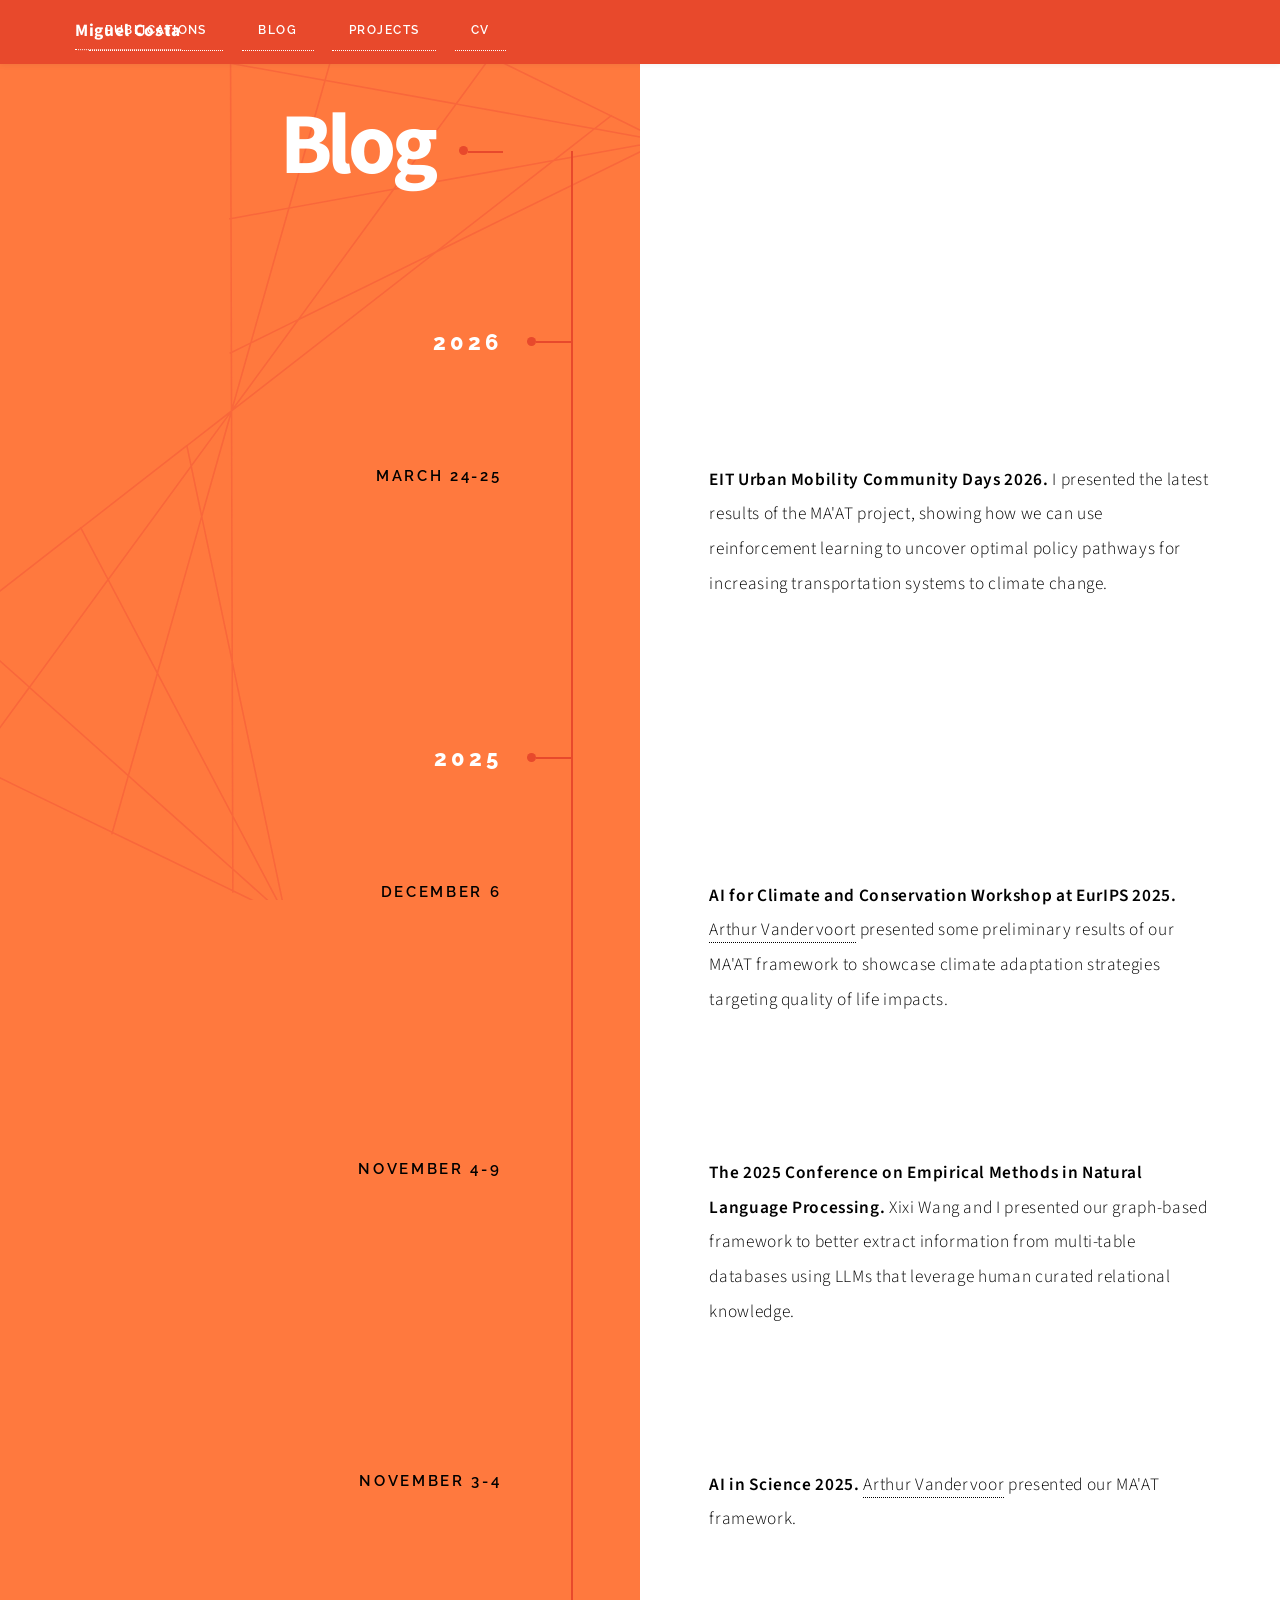
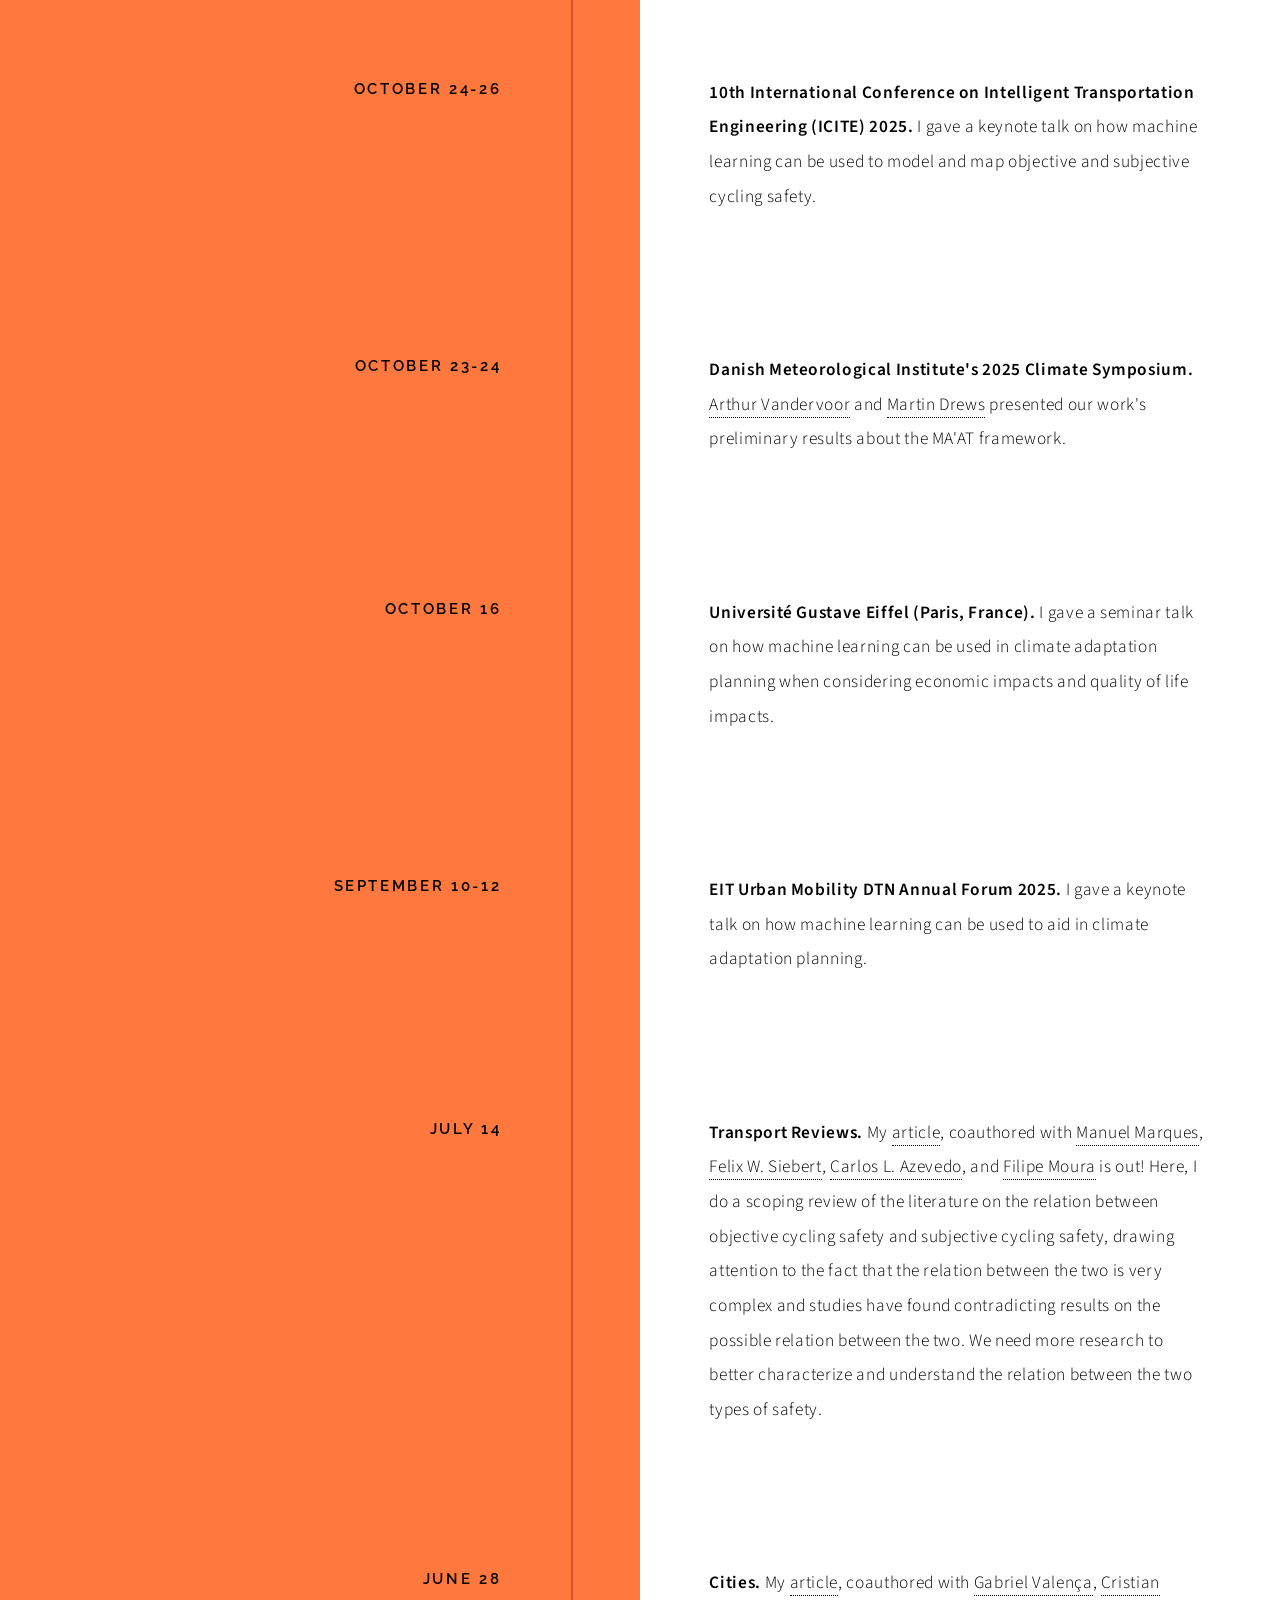
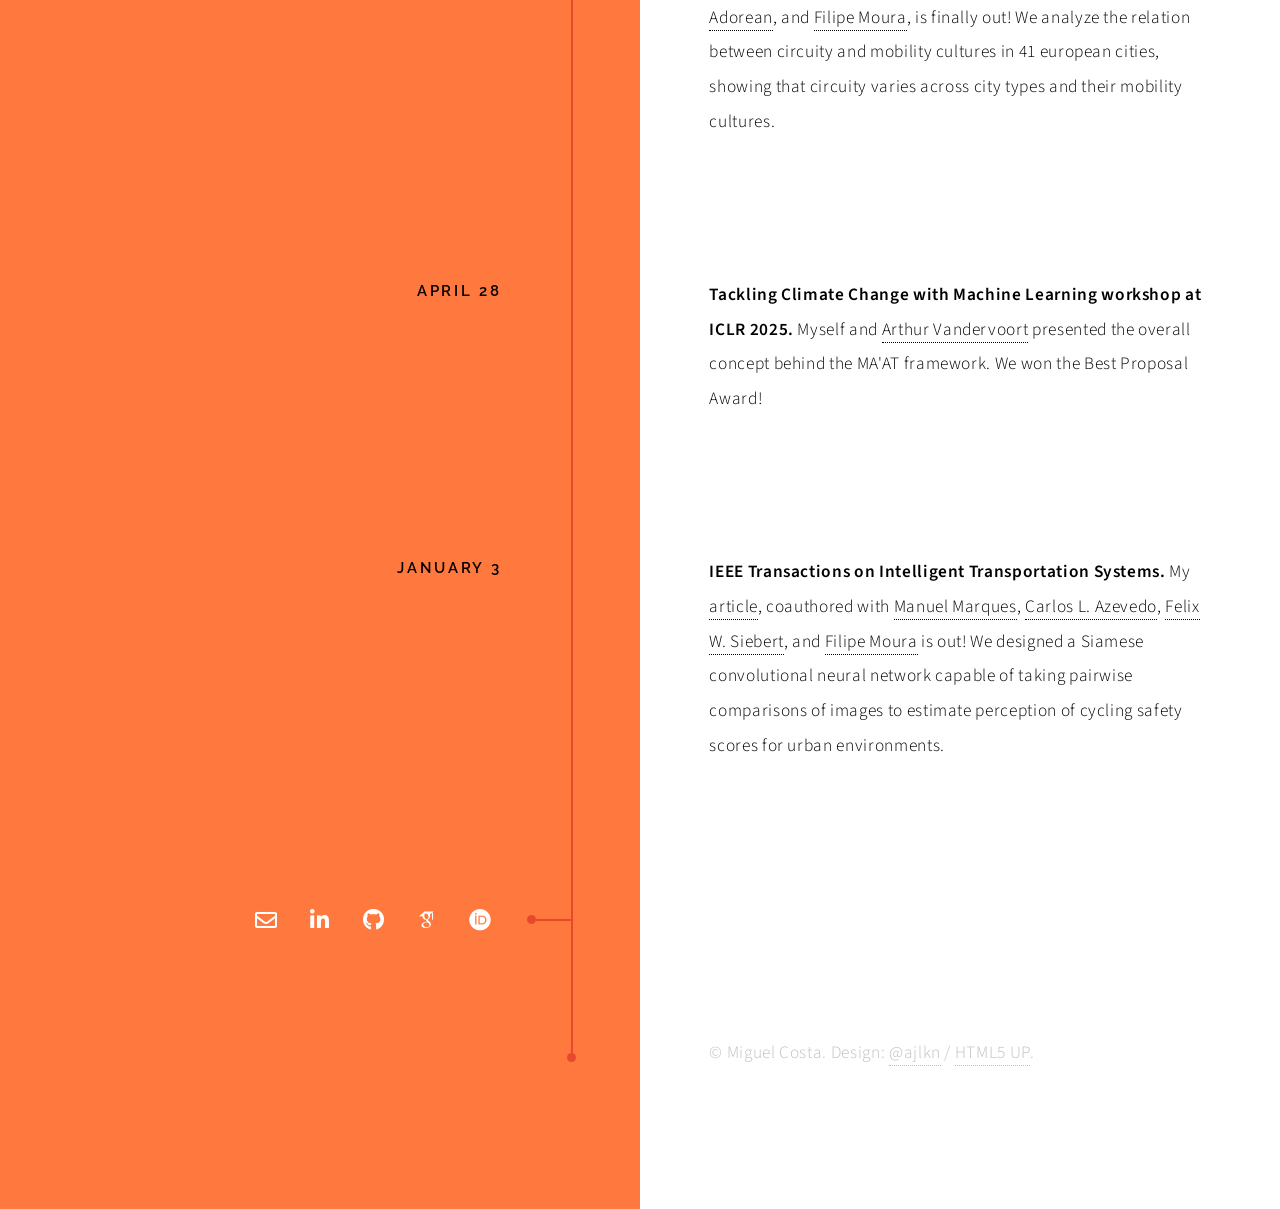
==== blog.html @ c6f27600 "blog update" ====
<html>
<head>
  <title>Miguel Costa</title>
  <link href="favicon.png" rel=icon>
  <meta charset="utf-8" />
  <meta name="viewport" content="width=device-width, initial-scale=1, user-scalable=no" />
  <meta name="description" content="" />
  <meta name="keywords" content="" />
  <link rel="stylesheet" href="assets/css/main.css" />
  <link rel="stylesheet" href="assets/css/academicons.css"/>
  <link rel="stylesheet" href="assets/css/nav.css" />
</head>
<body class="is-preload">

  <!-- Top navigation -->
  <nav id="top-nav" class="top-nav">
    <div class="nav-container">
      <a class="nav-logo" href="index.html">Miguel Costa</a>
      <button id="nav-toggle" class="nav-toggle" aria-label="Toggle menu">☰</button>
      <ul class="nav-links">
        <li><a href="publications.html">Publications</a></li>
        <li><a href="blog.html">Blog</a></li>
        <li><a href="projects.html">Projects</a></li>
        <li><a href="cv.html">CV</a></li>
      </ul>
    </div>
  </nav>

  <!-- Wrapper -->
  <div id="wrapper" class="publications">

    <!-- Intro -->
    <section class="intro">
      <header>
        <h1>Blog</h1>
      </header>
    </section>

    <section>
      <header>
        <h2>2026</h2>
      </header>
      <div class="content">
        <br>
        <section>
          <header>
            <h4>March 24-25</h4>
          </header>
          <div class="content">
            <p><strong>EIT Urban Mobility Community Days 2026.</strong> 
              I presented the latest results of the MA'AT project, showing how we can use reinforcement
              learning to uncover optimal policy pathways for increasing transportation systems to climate change.
              </p> 
          </div>
        </section>
      </div>
    </section>
   <section>
      <header>
        <h2>2025</h2>
      </header>
      <div class="content">
        <br>
        <section>
          <header>
            <h4>December 6</h4>
          </header>
          <div class="content">
            <p><strong>AI for Climate and Conservation Workshop at EurIPS 2025.</strong> 
              <a href="https://scholar.google.com/citations?hl=en&user=GcJsgskAAAAJ">Arthur Vandervoort</a> 
              presented some preliminary results of our MA'AT framework to showcase 
              climate adaptation strategies targeting quality of life impacts.
              </p> 
          </div>
        </section>
        <section>
          <header>
            <h4>November 4-9</h4>
          </header>
          <div class="content">
            <p><strong>The 2025 Conference on Empirical Methods in Natural Language Processing.</strong> 
              Xixi Wang and I presented our graph-based framework to better extract information from 
              multi-table databases using LLMs that leverage human curated relational knowledge. 
              </p> 
          </div>
        </section>
        <section>
          <header>
            <h4>November 3-4</h4>
          </header>
          <div class="content">
            <p><strong>AI in Science 2025.</strong>
              <a href="https://scholar.google.com/citations?hl=en&user=GcJsgskAAAAJ">Arthur Vandervoor</a> 
              presented our MA'AT framework.
              </p> 
          </div>
        </section>
        <section>
          <header>
            <h4>October 24-26</h4>
          </header>
          <div class="content">
            <p><strong>10th International Conference on Intelligent Transportation Engineering (ICITE) 2025.</strong>
              I gave a keynote talk on how machine learning can be used to model and map objective and 
              subjective cycling safety.
              </p> 
          </div>
        </section>
        <section>
          <header>
            <h4>October 23-24</h4>
          </header>
          <div class="content">
            <p><strong>Danish Meteorological Institute's 2025 Climate Symposium.</strong>
              <a href="https://scholar.google.com/citations?hl=en&user=GcJsgskAAAAJ">Arthur Vandervoor</a> 
              and <a href="https://scholar.google.com/citations?hl=en&user=qLkTW1cAAAAJ">Martin Drews</a> 
              presented our work's preliminary results about the MA'AT framework.
              </p> 
          </div>
        </section>
        <section>
          <header>
            <h4>October 16</h4>
          </header>
          <div class="content">
            <p><strong>Université Gustave Eiffel (Paris, France).</strong>
              I gave a seminar talk on how machine learning can be used in climate adaptation planning 
              when considering economic impacts and quality of life impacts. 
              </p> 
          </div>
        </section>
        <section>
          <header>
            <h4>September 10-12</h4>
          </header>
          <div class="content">
            <p><strong>EIT Urban Mobility DTN Annual Forum 2025.</strong>
              I gave a keynote talk on how machine learning can be used to aid in climate adaptation planning.
              </p> 
          </div>
        </section>
        <section>
          <header>
            <h4>July 14</h4>
          </header>
          <div class="content">
            <p><strong>Transport Reviews.</strong> 
              My <a href="https://www.tandfonline.com/doi/full/10.1080/01441647.2025.2537200">article</a>, coauthored with 
              <a href="https://scholar.google.com/citations?user=t8zLOngAAAAJ&hl=en&oi=ao">Manuel Marques</a>, 
              <a href="https://scholar.google.com/citations?user=rZyq0oMAAAAJ&hl=en&oi=ao">Felix W. Siebert</a>, 
              <a href="https://scholar.google.com/citations?user=jQkz9EwAAAAJ&hl=en&oi=ao">Carlos L. Azevedo</a>, and
              <a href="https://scholar.google.com/citations?user=fGMjbJAAAAAJ&hl=en&oi=sra">Filipe Moura</a> is out!
              Here, I do a scoping review of the literature on the relation between objective cycling safety and
              subjective cycling safety, drawing attention to the fact that the relation between the two is very complex 
              and studies have found contradicting results on the possible relation between the two.
              We need more research to better characterize and understand the relation between the two types of safety.
              </p> 
          </div>
        </section>
        <section>
          <header>
            <h4>June 28</h4>
          </header>
          <div class="content">
            <p><strong>Cities.</strong>
              My <a href="https://www.sciencedirect.com/science/article/pii/S0264275125003877">article</a>, coauthored with 
              <a href="https://scholar.google.com/citations?user=C6ZkQvAAAAAJ&hl=en&oi=sra">Gabriel Valença</a>, 
              <a href="https://scholar.google.com/citations?user=tax9NLgAAAAJ&hl=en&oi=ao">Cristian Adorean</a>, and
              <a href="https://scholar.google.com/citations?user=fGMjbJAAAAAJ&hl=en&oi=sra">Filipe Moura</a>, is finally out!
              We analyze the relation between circuity and mobility cultures in 41 european cities, showing that
              circuity varies across city types and their mobility cultures.
              </p> 
          </div>
        </section>
        <section>
          <header>
            <h4>April 28</h4>
          </header>
          <div class="content">
            <p><strong>Tackling Climate Change with Machine Learning workshop at ICLR 2025.</strong> 
              Myself and <a href="https://scholar.google.com/citations?hl=en&user=GcJsgskAAAAJ">Arthur Vandervoort</a>
              presented the overall concept behind the MA'AT framework. We won the Best Proposal Award!
              </p> 
          </div>
        </section>
        <section>
          <header>
            <h4>January 3</h4>
          </header>
          <div class="content">
            <p><strong>IEEE Transactions on Intelligent Transportation Systems.</strong> 
              My <a href="https://ieeexplore.ieee.org/abstract/document/10824692">article</a>, coauthored with 
              <a href="https://scholar.google.com/citations?user=t8zLOngAAAAJ&hl=en&oi=ao">Manuel Marques</a>, 
              <a href="https://scholar.google.com/citations?user=jQkz9EwAAAAJ&hl=en&oi=ao">Carlos L. Azevedo</a>, 
              <a href="https://scholar.google.com/citations?user=rZyq0oMAAAAJ&hl=en&oi=ao">Felix W. Siebert</a>, and
              <a href="https://scholar.google.com/citations?user=fGMjbJAAAAAJ&hl=en&oi=sra">Filipe Moura</a> is out!
              We designed a Siamese convolutional neural network capable of taking pairwise comparisons of images
              to estimate perception of cycling safety scores for urban environments.
              </p> 
          </div>
        </section>
      </div>
    </section>

    <section>
      <header>
        <h2>
          <footer>
            <ul class="items">
              <li>
                <ul class="icons">
                  <li><a href="mailto:migcos@dtu.dk" class="icon fa-envelope"><span class="label">Email</span></a></li>
                  <li><a href="https://www.linkedin.com/in/miguelncosta/" class="icon brands fa-linkedin-in"><span class="label">LinkedIn</span></a></li>
                  <li><a href="https://github.com/mncosta" class="icon brands fa-github"><span class="label">GitHub</span></a></li>
                  <li><a href="https://scholar.google.com/citations?user=kiSlzroAAAAJ&hl=en" class="icon"><i class="ai ai-google-scholar ai-10x"></i><span class="label">Codepen</span></a></li>
                  <li><a href="https://orcid.org/my-orcid?orcid=0000-0003-0860-7002" class="icon"><i class="ai ai-orcid ai-10x"></i><span class="label">Codepen</span></a></li>
                </ul>
              </li>
            </ul>
          </footer>
        </h2>
      </header>
      <div class="content"></div>
    </section>

  <!-- Copyright -->
    <div class="copyright">&copy; Miguel Costa. Design: <a href="https://twitter.com/ajlkn">@ajlkn</a> / <a href="https://html5up.net">HTML5 UP</a>.</div>
  </div>

  <!-- Scripts -->
  <script src="assets/js/jquery.min.js"></script>
  <script src="assets/js/jquery.scrolly.min.js"></script>
  <script src="assets/js/browser.min.js"></script>
  <script src="assets/js/breakpoints.min.js"></script>
  <script src="assets/js/util.js"></script>
  <script src="assets/js/main.js"></script>
</body>
</html>
---- assets/css/main.css ----
@import url(fontawesome-all.min.css);
@import url("https://fonts.googleapis.com/css?family=Source+Sans+Pro:300,600,700,300i,600i,700i|Raleway:600,800");

/*
	Paradigm Shift by HTML5 UP
	html5up.net | @ajlkn
	Free for personal and commercial use under the CCA 3.0 license (html5up.net/license)
*/

html, body, div, span, applet, object,
iframe, h1, h2, h3, h4, h5, h6, p, blockquote,
pre, a, abbr, acronym, address, big, cite,
code, del, dfn, em, img, ins, kbd, q, s, samp,
small, strike, strong, sub, sup, tt, var, b,
u, i, center, dl, dt, dd, ol, ul, li, fieldset,
form, label, legend, table, caption, tbody,
tfoot, thead, tr, th, td, article, aside,
canvas, details, embed, figure, figcaption,
footer, header, hgroup, menu, nav, output, ruby,
section, summary, time, mark, audio, video {
	margin: 0;
	padding: 0;
	border: 0;
	font-size: 100%;
	font: inherit;
	vertical-align: baseline;}

article, aside, details, figcaption, figure,
footer, header, hgroup, menu, nav, section {
	display: block;}

body {
	line-height: 1;
}

ol, ul {
	list-style: none;
}

blockquote, q {
	quotes: none;
}

	blockquote:before, blockquote:after, q:before, q:after {
		content: '';
		content: none;
	}

table {
	border-collapse: collapse;
	border-spacing: 0;
}

body {
	-webkit-text-size-adjust: none;
}

mark {
	background-color: transparent;
	color: inherit;
}

input::-moz-focus-inner {
	border: 0;
	padding: 0;
}

input, select, textarea {
	-moz-appearance: none;
	-webkit-appearance: none;
	-ms-appearance: none;
	appearance: none;
}

/* Basic */

	@-ms-viewport {
		width: device-width;
	}

	body {
		-ms-overflow-style: scrollbar;
	}

	@media screen and (max-width: 480px) {

		html, body {
			min-width: 320px;
		}

	}

	html {
		box-sizing: border-box;
	}

	*, *:before, *:after {
		box-sizing: inherit;
	}

	html {
		overflow-x: hidden;
	}

	body {
		background: #ffffff;
		overflow-x: hidden;
	}

		body.is-preload *, body.is-preload *:before, body.is-preload *:after {
			-moz-animation: none !important;
			-webkit-animation: none !important;
			-ms-animation: none !important;
			animation: none !important;
			-moz-transition: none !important;
			-webkit-transition: none !important;
			-ms-transition: none !important;
			transition: none !important;
		}

/* Typography */

	html {
		font-size: 18pt;
	}

		@media screen and (max-width: 1920px) {

			html {
				font-size: 13pt;
			}

		}

		@media screen and (max-width: 1152px) {

			html {
				font-size: 14pt;
			}

		}

		@media screen and (max-width: 736px) {

			html {
				font-size: 12pt;
			}

		}

		@media screen and (max-width: 480px) {

			html {
				font-size: 11pt;
			}

		}

	body {
		background-color: #ffffff;
		color: #000000;
	}

	body, input, select, textarea {
		color: #000000;
		font-family: "Source Sans Pro", Helvetica, sans-serif;
		font-size: 1rem;
		font-weight: 300;
		letter-spacing: 0.0375em;
		line-height: 2;
	}

	a {
		-moz-transition: border-bottom-color 0.25s ease-in-out;
		-webkit-transition: border-bottom-color 0.25s ease-in-out;
		-ms-transition: border-bottom-color 0.25s ease-in-out;
		transition: border-bottom-color 0.25s ease-in-out;
		text-decoration: none;
		color: #000000;
		border-bottom: dotted 1px;
	}

		a:hover {
			text-decoration: none;
			border-bottom-color: transparent;
		}

	strong, b {
		font-weight: 600;
		color: #000000;
	}

	em, i {
		font-style: italic;
	}

	p {
		margin: 0 0 2rem 0;
	}

	h1, h2, h3, h4, h5, h6 {
		color: #000000;
		font-family: "Raleway", Helvetica, sans-serif;
		font-weight: 600;
		letter-spacing: 0.175em;
		line-height: 1.75;
		margin: 0 0 1.5rem 0;
		text-transform: uppercase;
	}

		h1 a, h2 a, h3 a, h4 a, h5 a, h6 a {
			color: inherit;
			text-decoration: none;
		}

	h1 {
		font-family: "Source Sans Pro", Helvetica, sans-serif;
		font-size: 5rem;
		font-weight: 700;
		letter-spacing: -0.05em;
		line-height: 1.1;
		margin: 0 0 1.5rem 0;
		text-transform: none;
	}

	h2 {
		font-size: 1.25rem;
		font-weight: 800;
		margin: 0 0 2rem 0;
	}

	h3 {
		font-size: 0.875rem;
	}

	h4 {
		font-size: 0.875rem;
	}

	h5 {
		font-size: 0.75rem;
	}

	h6 {
		font-size: 0.625rem;
	}

	@media screen and (max-width: 736px) {

		h1 {
			font-size: 4.5rem;
			line-height: 1.1;
		}

		h2 {
			font-size: 1.25rem;
			line-height: 1.7;
		}

		h3 {
			font-size: 0.9rem;
		}

		h4 {
			font-size: 0.75rem;
		}

		h5 {
			font-size: 0.675rem;
		}

	}

	@media screen and (max-width: 360px) {

		h1 {
			font-size: 3.75rem;
		}

		h2 {
			font-size: 1.125rem;
		}

		h3 {
			font-size: 0.8rem;
		}

		h4 {
			font-size: 0.675rem;
		}

		h5 {
			font-size: 0.675rem;
		}

	}

	sub {
		font-size: 0.8rem;
		position: relative;
		top: 0.5rem;
	}

	sup {
		font-size: 0.8rem;
		position: relative;
		top: -0.5rem;
	}

	blockquote {
		border-left: solid 0.5rem rgba(144, 144, 144, 0.25);
		font-style: italic;
		margin: 0 0 2rem 0;
		padding: 1rem 0 1rem 2rem;
	}

	code {
		background: rgba(144, 144, 144, 0.1);
		border-radius: 0.325rem;
		font-family: "Courier New", monospace;
		font-size: 0.9rem;
		margin: 0 0.25rem;
		padding: 0.25rem 0.65rem;
	}

	pre {
		-webkit-overflow-scrolling: touch;
		font-family: "Courier New", monospace;
		font-size: 0.9rem;
		margin: 0 0 2rem 0;
		width: 100%;
	}

		pre code {
			display: block;
			line-height: 1.75;
			padding: 1rem 1.5rem;
			overflow-x: auto;
		}

	hr {
		border: 0;
		border-bottom: solid 2px rgba(144, 144, 144, 0.25);
		margin: 3rem 0;
	}

		hr.major {
			margin: 5rem 0;
		}

		@media screen and (max-width: 736px) {

			hr.major {
				margin: 3rem 0;
			}

		}

/* Row */

	.row {
		display: flex;
		flex-wrap: wrap;
		box-sizing: border-box;
		align-items: stretch;
	}

		.row > * {
			box-sizing: border-box;
		}

		.row.gtr-uniform > * > :last-child {
			margin-bottom: 0;
		}

		.row.aln-left {
			justify-content: flex-start;
		}

		.row.aln-center {
			justify-content: center;
		}

		.row.aln-right {
			justify-content: flex-end;
		}

		.row.aln-top {
			align-items: flex-start;
		}

		.row.aln-middle {
			align-items: center;
		}

		.row.aln-bottom {
			align-items: flex-end;
		}

		.row > .imp {
			order: -1;
		}

		.row > .col-1 {
			width: 8.33333%;
		}

		.row > .off-1 {
			margin-left: 8.33333%;
		}

		.row > .col-2 {
			width: 16.66667%;
		}

		.row > .off-2 {
			margin-left: 16.66667%;
		}

		.row > .col-3 {
			width: 25%;
		}

		.row > .off-3 {
			margin-left: 25%;
		}

		.row > .col-4 {
			width: 33.33333%;
		}

		.row > .off-4 {
			margin-left: 33.33333%;
		}

		.row > .col-5 {
			width: 41.66667%;
		}

		.row > .off-5 {
			margin-left: 41.66667%;
		}

		.row > .col-6 {
			width: 50%;
		}

		.row > .off-6 {
			margin-left: 50%;
		}

		.row > .col-7 {
			width: 58.33333%;
		}

		.row > .off-7 {
			margin-left: 58.33333%;
		}

		.row > .col-8 {
			width: 66.66667%;
		}

		.row > .off-8 {
			margin-left: 66.66667%;
		}

		.row > .col-9 {
			width: 75%;
		}

		.row > .off-9 {
			margin-left: 75%;
		}

		.row > .col-10 {
			width: 83.33333%;
		}

		.row > .off-10 {
			margin-left: 83.33333%;
		}

		.row > .col-11 {
			width: 91.66667%;
		}

		.row > .off-11 {
			margin-left: 91.66667%;
		}

		.row > .col-12 {
			width: 100%;
		}

		.row > .off-12 {
			margin-left: 100%;
		}

		.row.gtr-0 {
			margin-top: 0;
			margin-left: 0rem;
		}

			.row.gtr-0 > * {
				padding: 0 0 0 0rem;
			}

			.row.gtr-0.gtr-uniform {
				margin-top: 0rem;
			}

				.row.gtr-0.gtr-uniform > * {
					padding-top: 0rem;
				}

		.row.gtr-25 {
			margin-top: 0;
			margin-left: -0.5rem;
		}

			.row.gtr-25 > * {
				padding: 0 0 0 0.5rem;
			}

			.row.gtr-25.gtr-uniform {
				margin-top: -0.5rem;
			}

				.row.gtr-25.gtr-uniform > * {
					padding-top: 0.5rem;
				}

		.row.gtr-50 {
			margin-top: 0;
			margin-left: -1rem;
		}

			.row.gtr-50 > * {
				padding: 0 0 0 1rem;
			}

			.row.gtr-50.gtr-uniform {
				margin-top: -1rem;
			}

				.row.gtr-50.gtr-uniform > * {
					padding-top: 1rem;
				}

		.row {
			margin-top: 0;
			margin-left: -2rem;
		}

			.row > * {
				padding: 0 0 0 2rem;
			}

			.row.gtr-uniform {
				margin-top: -2rem;
			}

				.row.gtr-uniform > * {
					padding-top: 2rem;
				}

		.row.gtr-150 {
			margin-top: 0;
			margin-left: -3rem;
		}

			.row.gtr-150 > * {
				padding: 0 0 0 3rem;
			}

			.row.gtr-150.gtr-uniform {
				margin-top: -3rem;
			}

				.row.gtr-150.gtr-uniform > * {
					padding-top: 3rem;
				}

		.row.gtr-200 {
			margin-top: 0;
			margin-left: -4rem;
		}

			.row.gtr-200 > * {
				padding: 0 0 0 4rem;
			}

			.row.gtr-200.gtr-uniform {
				margin-top: -4rem;
			}

				.row.gtr-200.gtr-uniform > * {
					padding-top: 4rem;
				}

		@media screen and (max-width: 1920px) {

			.row {
				display: flex;
				flex-wrap: wrap;
				box-sizing: border-box;
				align-items: stretch;
			}

				.row > * {
					box-sizing: border-box;
				}

				.row.gtr-uniform > * > :last-child {
					margin-bottom: 0;
				}

				.row.aln-left {
					justify-content: flex-start;
				}

				.row.aln-center {
					justify-content: center;
				}

				.row.aln-right {
					justify-content: flex-end;
				}

				.row.aln-top {
					align-items: flex-start;
				}

				.row.aln-middle {
					align-items: center;
				}

				.row.aln-bottom {
					align-items: flex-end;
				}

				.row > .imp-xlarge {
					order: -1;
				}

				.row > .col-1-xlarge {
					width: 8.33333%;
				}

				.row > .off-1-xlarge {
					margin-left: 8.33333%;
				}

				.row > .col-2-xlarge {
					width: 16.66667%;
				}

				.row > .off-2-xlarge {
					margin-left: 16.66667%;
				}

				.row > .col-3-xlarge {
					width: 25%;
				}

				.row > .off-3-xlarge {
					margin-left: 25%;
				}

				.row > .col-4-xlarge {
					width: 33.33333%;
				}

				.row > .off-4-xlarge {
					margin-left: 33.33333%;
				}

				.row > .col-5-xlarge {
					width: 41.66667%;
				}

				.row > .off-5-xlarge {
					margin-left: 41.66667%;
				}

				.row > .col-6-xlarge {
					width: 50%;
				}

				.row > .off-6-xlarge {
					margin-left: 50%;
				}

				.row > .col-7-xlarge {
					width: 58.33333%;
				}

				.row > .off-7-xlarge {
					margin-left: 58.33333%;
				}

				.row > .col-8-xlarge {
					width: 66.66667%;
				}

				.row > .off-8-xlarge {
					margin-left: 66.66667%;
				}

				.row > .col-9-xlarge {
					width: 75%;
				}

				.row > .off-9-xlarge {
					margin-left: 75%;
				}

				.row > .col-10-xlarge {
					width: 83.33333%;
				}

				.row > .off-10-xlarge {
					margin-left: 83.33333%;
				}

				.row > .col-11-xlarge {
					width: 91.66667%;
				}

				.row > .off-11-xlarge {
					margin-left: 91.66667%;
				}

				.row > .col-12-xlarge {
					width: 100%;
				}

				.row > .off-12-xlarge {
					margin-left: 100%;
				}

				.row.gtr-0 {
					margin-top: 0;
					margin-left: 0rem;
				}

					.row.gtr-0 > * {
						padding: 0 0 0 0rem;
					}

					.row.gtr-0.gtr-uniform {
						margin-top: 0rem;
					}

						.row.gtr-0.gtr-uniform > * {
							padding-top: 0rem;
						}

				.row.gtr-25 {
					margin-top: 0;
					margin-left: -0.5rem;
				}

					.row.gtr-25 > * {
						padding: 0 0 0 0.5rem;
					}

					.row.gtr-25.gtr-uniform {
						margin-top: -0.5rem;
					}

						.row.gtr-25.gtr-uniform > * {
							padding-top: 0.5rem;
						}

				.row.gtr-50 {
					margin-top: 0;
					margin-left: -1rem;
				}

					.row.gtr-50 > * {
						padding: 0 0 0 1rem;
					}

					.row.gtr-50.gtr-uniform {
						margin-top: -1rem;
					}

						.row.gtr-50.gtr-uniform > * {
							padding-top: 1rem;
						}

				.row {
					margin-top: 0;
					margin-left: -2rem;
				}

					.row > * {
						padding: 0 0 0 2rem;
					}

					.row.gtr-uniform {
						margin-top: -2rem;
					}

						.row.gtr-uniform > * {
							padding-top: 2rem;
						}

				.row.gtr-150 {
					margin-top: 0;
					margin-left: -3rem;
				}

					.row.gtr-150 > * {
						padding: 0 0 0 3rem;
					}

					.row.gtr-150.gtr-uniform {
						margin-top: -3rem;
					}

						.row.gtr-150.gtr-uniform > * {
							padding-top: 3rem;
						}

				.row.gtr-200 {
					margin-top: 0;
					margin-left: -4rem;
				}

					.row.gtr-200 > * {
						padding: 0 0 0 4rem;
					}

					.row.gtr-200.gtr-uniform {
						margin-top: -4rem;
					}

						.row.gtr-200.gtr-uniform > * {
							padding-top: 4rem;
						}

		}

		@media screen and (max-width: 1280px) {

			.row {
				display: flex;
				flex-wrap: wrap;
				box-sizing: border-box;
				align-items: stretch;
			}

				.row > * {
					box-sizing: border-box;
				}

				.row.gtr-uniform > * > :last-child {
					margin-bottom: 0;
				}

				.row.aln-left {
					justify-content: flex-start;
				}

				.row.aln-center {
					justify-content: center;
				}

				.row.aln-right {
					justify-content: flex-end;
				}

				.row.aln-top {
					align-items: flex-start;
				}

				.row.aln-middle {
					align-items: center;
				}

				.row.aln-bottom {
					align-items: flex-end;
				}

				.row > .imp-large {
					order: -1;
				}

				.row > .col-1-large {
					width: 8.33333%;
				}

				.row > .off-1-large {
					margin-left: 8.33333%;
				}

				.row > .col-2-large {
					width: 16.66667%;
				}

				.row > .off-2-large {
					margin-left: 16.66667%;
				}

				.row > .col-3-large {
					width: 25%;
				}

				.row > .off-3-large {
					margin-left: 25%;
				}

				.row > .col-4-large {
					width: 33.33333%;
				}

				.row > .off-4-large {
					margin-left: 33.33333%;
				}

				.row > .col-5-large {
					width: 41.66667%;
				}

				.row > .off-5-large {
					margin-left: 41.66667%;
				}

				.row > .col-6-large {
					width: 50%;
				}

				.row > .off-6-large {
					margin-left: 50%;
				}

				.row > .col-7-large {
					width: 58.33333%;
				}

				.row > .off-7-large {
					margin-left: 58.33333%;
				}

				.row > .col-8-large {
					width: 66.66667%;
				}

				.row > .off-8-large {
					margin-left: 66.66667%;
				}

				.row > .col-9-large {
					width: 75%;
				}

				.row > .off-9-large {
					margin-left: 75%;
				}

				.row > .col-10-large {
					width: 83.33333%;
				}

				.row > .off-10-large {
					margin-left: 83.33333%;
				}

				.row > .col-11-large {
					width: 91.66667%;
				}

				.row > .off-11-large {
					margin-left: 91.66667%;
				}

				.row > .col-12-large {
					width: 100%;
				}

				.row > .off-12-large {
					margin-left: 100%;
				}

				.row.gtr-0 {
					margin-top: 0;
					margin-left: 0rem;
				}

					.row.gtr-0 > * {
						padding: 0 0 0 0rem;
					}

					.row.gtr-0.gtr-uniform {
						margin-top: 0rem;
					}

						.row.gtr-0.gtr-uniform > * {
							padding-top: 0rem;
						}

				.row.gtr-25 {
					margin-top: 0;
					margin-left: -0.375rem;
				}

					.row.gtr-25 > * {
						padding: 0 0 0 0.375rem;
					}

					.row.gtr-25.gtr-uniform {
						margin-top: -0.375rem;
					}

						.row.gtr-25.gtr-uniform > * {
							padding-top: 0.375rem;
						}

				.row.gtr-50 {
					margin-top: 0;
					margin-left: -0.75rem;
				}

					.row.gtr-50 > * {
						padding: 0 0 0 0.75rem;
					}

					.row.gtr-50.gtr-uniform {
						margin-top: -0.75rem;
					}

						.row.gtr-50.gtr-uniform > * {
							padding-top: 0.75rem;
						}

				.row {
					margin-top: 0;
					margin-left: -1.5rem;
				}

					.row > * {
						padding: 0 0 0 1.5rem;
					}

					.row.gtr-uniform {
						margin-top: -1.5rem;
					}

						.row.gtr-uniform > * {
							padding-top: 1.5rem;
						}

				.row.gtr-150 {
					margin-top: 0;
					margin-left: -2.25rem;
				}

					.row.gtr-150 > * {
						padding: 0 0 0 2.25rem;
					}

					.row.gtr-150.gtr-uniform {
						margin-top: -2.25rem;
					}

						.row.gtr-150.gtr-uniform > * {
							padding-top: 2.25rem;
						}

				.row.gtr-200 {
					margin-top: 0;
					margin-left: -3rem;
				}

					.row.gtr-200 > * {
						padding: 0 0 0 3rem;
					}

					.row.gtr-200.gtr-uniform {
						margin-top: -3rem;
					}

						.row.gtr-200.gtr-uniform > * {
							padding-top: 3rem;
						}

		}

		@media screen and (max-width: 1152px) {

			.row {
				display: flex;
				flex-wrap: wrap;
				box-sizing: border-box;
				align-items: stretch;
			}

				.row > * {
					box-sizing: border-box;
				}

				.row.gtr-uniform > * > :last-child {
					margin-bottom: 0;
				}

				.row.aln-left {
					justify-content: flex-start;
				}

				.row.aln-center {
					justify-content: center;
				}

				.row.aln-right {
					justify-content: flex-end;
				}

				.row.aln-top {
					align-items: flex-start;
				}

				.row.aln-middle {
					align-items: center;
				}

				.row.aln-bottom {
					align-items: flex-end;
				}

				.row > .imp-medium {
					order: -1;
				}

				.row > .col-1-medium {
					width: 8.33333%;
				}

				.row > .off-1-medium {
					margin-left: 8.33333%;
				}

				.row > .col-2-medium {
					width: 16.66667%;
				}

				.row > .off-2-medium {
					margin-left: 16.66667%;
				}

				.row > .col-3-medium {
					width: 25%;
				}

				.row > .off-3-medium {
					margin-left: 25%;
				}

				.row > .col-4-medium {
					width: 33.33333%;
				}

				.row > .off-4-medium {
					margin-left: 33.33333%;
				}

				.row > .col-5-medium {
					width: 41.66667%;
				}

				.row > .off-5-medium {
					margin-left: 41.66667%;
				}

				.row > .col-6-medium {
					width: 50%;
				}

				.row > .off-6-medium {
					margin-left: 50%;
				}

				.row > .col-7-medium {
					width: 58.33333%;
				}

				.row > .off-7-medium {
					margin-left: 58.33333%;
				}

				.row > .col-8-medium {
					width: 66.66667%;
				}

				.row > .off-8-medium {
					margin-left: 66.66667%;
				}

				.row > .col-9-medium {
					width: 75%;
				}

				.row > .off-9-medium {
					margin-left: 75%;
				}

				.row > .col-10-medium {
					width: 83.33333%;
				}

				.row > .off-10-medium {
					margin-left: 83.33333%;
				}

				.row > .col-11-medium {
					width: 91.66667%;
				}

				.row > .off-11-medium {
					margin-left: 91.66667%;
				}

				.row > .col-12-medium {
					width: 100%;
				}

				.row > .off-12-medium {
					margin-left: 100%;
				}

				.row.gtr-0 {
					margin-top: 0;
					margin-left: 0rem;
				}

					.row.gtr-0 > * {
						padding: 0 0 0 0rem;
					}

					.row.gtr-0.gtr-uniform {
						margin-top: 0rem;
					}

						.row.gtr-0.gtr-uniform > * {
							padding-top: 0rem;
						}

				.row.gtr-25 {
					margin-top: 0;
					margin-left: -0.375rem;
				}

					.row.gtr-25 > * {
						padding: 0 0 0 0.375rem;
					}

					.row.gtr-25.gtr-uniform {
						margin-top: -0.375rem;
					}

						.row.gtr-25.gtr-uniform > * {
							padding-top: 0.375rem;
						}

				.row.gtr-50 {
					margin-top: 0;
					margin-left: -0.75rem;
				}

					.row.gtr-50 > * {
						padding: 0 0 0 0.75rem;
					}

					.row.gtr-50.gtr-uniform {
						margin-top: -0.75rem;
					}

						.row.gtr-50.gtr-uniform > * {
							padding-top: 0.75rem;
						}

				.row {
					margin-top: 0;
					margin-left: -1.5rem;
				}

					.row > * {
						padding: 0 0 0 1.5rem;
					}

					.row.gtr-uniform {
						margin-top: -1.5rem;
					}

						.row.gtr-uniform > * {
							padding-top: 1.5rem;
						}

				.row.gtr-150 {
					margin-top: 0;
					margin-left: -2.25rem;
				}

					.row.gtr-150 > * {
						padding: 0 0 0 2.25rem;
					}

					.row.gtr-150.gtr-uniform {
						margin-top: -2.25rem;
					}

						.row.gtr-150.gtr-uniform > * {
							padding-top: 2.25rem;
						}

				.row.gtr-200 {
					margin-top: 0;
					margin-left: -3rem;
				}

					.row.gtr-200 > * {
						padding: 0 0 0 3rem;
					}

					.row.gtr-200.gtr-uniform {
						margin-top: -3rem;
					}

						.row.gtr-200.gtr-uniform > * {
							padding-top: 3rem;
						}

		}

		@media screen and (max-width: 736px) {

			.row {
				display: flex;
				flex-wrap: wrap;
				box-sizing: border-box;
				align-items: stretch;
			}

				.row > * {
					box-sizing: border-box;
				}

				.row.gtr-uniform > * > :last-child {
					margin-bottom: 0;
				}

				.row.aln-left {
					justify-content: flex-start;
				}

				.row.aln-center {
					justify-content: center;
				}

				.row.aln-right {
					justify-content: flex-end;
				}

				.row.aln-top {
					align-items: flex-start;
				}

				.row.aln-middle {
					align-items: center;
				}

				.row.aln-bottom {
					align-items: flex-end;
				}

				.row > .imp-small {
					order: -1;
				}

				.row > .col-1-small {
					width: 8.33333%;
				}

				.row > .off-1-small {
					margin-left: 8.33333%;
				}

				.row > .col-2-small {
					width: 16.66667%;
				}

				.row > .off-2-small {
					margin-left: 16.66667%;
				}

				.row > .col-3-small {
					width: 25%;
				}

				.row > .off-3-small {
					margin-left: 25%;
				}

				.row > .col-4-small {
					width: 33.33333%;
				}

				.row > .off-4-small {
					margin-left: 33.33333%;
				}

				.row > .col-5-small {
					width: 41.66667%;
				}

				.row > .off-5-small {
					margin-left: 41.66667%;
				}

				.row > .col-6-small {
					width: 50%;
				}

				.row > .off-6-small {
					margin-left: 50%;
				}

				.row > .col-7-small {
					width: 58.33333%;
				}

				.row > .off-7-small {
					margin-left: 58.33333%;
				}

				.row > .col-8-small {
					width: 66.66667%;
				}

				.row > .off-8-small {
					margin-left: 66.66667%;
				}

				.row > .col-9-small {
					width: 75%;
				}

				.row > .off-9-small {
					margin-left: 75%;
				}

				.row > .col-10-small {
					width: 83.33333%;
				}

				.row > .off-10-small {
					margin-left: 83.33333%;
				}

				.row > .col-11-small {
					width: 91.66667%;
				}

				.row > .off-11-small {
					margin-left: 91.66667%;
				}

				.row > .col-12-small {
					width: 100%;
				}

				.row > .off-12-small {
					margin-left: 100%;
				}

				.row.gtr-0 {
					margin-top: 0;
					margin-left: 0rem;
				}

					.row.gtr-0 > * {
						padding: 0 0 0 0rem;
					}

					.row.gtr-0.gtr-uniform {
						margin-top: 0rem;
					}

						.row.gtr-0.gtr-uniform > * {
							padding-top: 0rem;
						}

				.row.gtr-25 {
					margin-top: 0;
					margin-left: -0.3125rem;
				}

					.row.gtr-25 > * {
						padding: 0 0 0 0.3125rem;
					}

					.row.gtr-25.gtr-uniform {
						margin-top: -0.3125rem;
					}

						.row.gtr-25.gtr-uniform > * {
							padding-top: 0.3125rem;
						}

				.row.gtr-50 {
					margin-top: 0;
					margin-left: -0.625rem;
				}

					.row.gtr-50 > * {
						padding: 0 0 0 0.625rem;
					}

					.row.gtr-50.gtr-uniform {
						margin-top: -0.625rem;
					}

						.row.gtr-50.gtr-uniform > * {
							padding-top: 0.625rem;
						}

				.row {
					margin-top: 0;
					margin-left: -1.25rem;
				}

					.row > * {
						padding: 0 0 0 1.25rem;
					}

					.row.gtr-uniform {
						margin-top: -1.25rem;
					}

						.row.gtr-uniform > * {
							padding-top: 1.25rem;
						}

				.row.gtr-150 {
					margin-top: 0;
					margin-left: -1.875rem;
				}

					.row.gtr-150 > * {
						padding: 0 0 0 1.875rem;
					}

					.row.gtr-150.gtr-uniform {
						margin-top: -1.875rem;
					}

						.row.gtr-150.gtr-uniform > * {
							padding-top: 1.875rem;
						}

				.row.gtr-200 {
					margin-top: 0;
					margin-left: -2.5rem;
				}

					.row.gtr-200 > * {
						padding: 0 0 0 2.5rem;
					}

					.row.gtr-200.gtr-uniform {
						margin-top: -2.5rem;
					}

						.row.gtr-200.gtr-uniform > * {
							padding-top: 2.5rem;
						}

		}

		@media screen and (max-width: 480px) {

			.row {
				display: flex;
				flex-wrap: wrap;
				box-sizing: border-box;
				align-items: stretch;
			}

				.row > * {
					box-sizing: border-box;
				}

				.row.gtr-uniform > * > :last-child {
					margin-bottom: 0;
				}

				.row.aln-left {
					justify-content: flex-start;
				}

				.row.aln-center {
					justify-content: center;
				}

				.row.aln-right {
					justify-content: flex-end;
				}

				.row.aln-top {
					align-items: flex-start;
				}

				.row.aln-middle {
					align-items: center;
				}

				.row.aln-bottom {
					align-items: flex-end;
				}

				.row > .imp-xsmall {
					order: -1;
				}

				.row > .col-1-xsmall {
					width: 8.33333%;
				}

				.row > .off-1-xsmall {
					margin-left: 8.33333%;
				}

				.row > .col-2-xsmall {
					width: 16.66667%;
				}

				.row > .off-2-xsmall {
					margin-left: 16.66667%;
				}

				.row > .col-3-xsmall {
					width: 25%;
				}

				.row > .off-3-xsmall {
					margin-left: 25%;
				}

				.row > .col-4-xsmall {
					width: 33.33333%;
				}

				.row > .off-4-xsmall {
					margin-left: 33.33333%;
				}

				.row > .col-5-xsmall {
					width: 41.66667%;
				}

				.row > .off-5-xsmall {
					margin-left: 41.66667%;
				}

				.row > .col-6-xsmall {
					width: 50%;
				}

				.row > .off-6-xsmall {
					margin-left: 50%;
				}

				.row > .col-7-xsmall {
					width: 58.33333%;
				}

				.row > .off-7-xsmall {
					margin-left: 58.33333%;
				}

				.row > .col-8-xsmall {
					width: 66.66667%;
				}

				.row > .off-8-xsmall {
					margin-left: 66.66667%;
				}

				.row > .col-9-xsmall {
					width: 75%;
				}

				.row > .off-9-xsmall {
					margin-left: 75%;
				}

				.row > .col-10-xsmall {
					width: 83.33333%;
				}

				.row > .off-10-xsmall {
					margin-left: 83.33333%;
				}

				.row > .col-11-xsmall {
					width: 91.66667%;
				}

				.row > .off-11-xsmall {
					margin-left: 91.66667%;
				}

				.row > .col-12-xsmall {
					width: 100%;
				}

				.row > .off-12-xsmall {
					margin-left: 100%;
				}

				.row.gtr-0 {
					margin-top: 0;
					margin-left: 0rem;
				}

					.row.gtr-0 > * {
						padding: 0 0 0 0rem;
					}

					.row.gtr-0.gtr-uniform {
						margin-top: 0rem;
					}

						.row.gtr-0.gtr-uniform > * {
							padding-top: 0rem;
						}

				.row.gtr-25 {
					margin-top: 0;
					margin-left: -0.3125rem;
				}

					.row.gtr-25 > * {
						padding: 0 0 0 0.3125rem;
					}

					.row.gtr-25.gtr-uniform {
						margin-top: -0.3125rem;
					}

						.row.gtr-25.gtr-uniform > * {
							padding-top: 0.3125rem;
						}

				.row.gtr-50 {
					margin-top: 0;
					margin-left: -0.625rem;
				}

					.row.gtr-50 > * {
						padding: 0 0 0 0.625rem;
					}

					.row.gtr-50.gtr-uniform {
						margin-top: -0.625rem;
					}

						.row.gtr-50.gtr-uniform > * {
							padding-top: 0.625rem;
						}

				.row {
					margin-top: 0;
					margin-left: -1.25rem;
				}

					.row > * {
						padding: 0 0 0 1.25rem;
					}

					.row.gtr-uniform {
						margin-top: -1.25rem;
					}

						.row.gtr-uniform > * {
							padding-top: 1.25rem;
						}

				.row.gtr-150 {
					margin-top: 0;
					margin-left: -1.875rem;
				}

					.row.gtr-150 > * {
						padding: 0 0 0 1.875rem;
					}

					.row.gtr-150.gtr-uniform {
						margin-top: -1.875rem;
					}

						.row.gtr-150.gtr-uniform > * {
							padding-top: 1.875rem;
						}

				.row.gtr-200 {
					margin-top: 0;
					margin-left: -2.5rem;
				}

					.row.gtr-200 > * {
						padding: 0 0 0 2.5rem;
					}

					.row.gtr-200.gtr-uniform {
						margin-top: -2.5rem;
					}

						.row.gtr-200.gtr-uniform > * {
							padding-top: 2.5rem;
						}

		}

/* Box */

	.box {
		border: solid 2px rgba(144, 144, 144, 0.25);
		border-radius: 0.325rem;
		margin-bottom: 2rem;
		padding: 1.5rem;
	}

		.box > :last-child {
			margin-bottom: 0;
		}

		.box.alt {
			border: 0;
			border-radius: 0;
			padding: 0;
		}

/* Button */

	input[type="submit"],
	input[type="reset"],
	input[type="button"],
	button,
	.button {
		-moz-appearance: none;
		-webkit-appearance: none;
		-ms-appearance: none;
		appearance: none;
		-moz-transition: background-color 0.25s ease-in-out, box-shadow 0.25s ease-in-out, color 0.25s ease-in-out;
		-webkit-transition: background-color 0.25s ease-in-out, box-shadow 0.25s ease-in-out, color 0.25s ease-in-out;
		-ms-transition: background-color 0.25s ease-in-out, box-shadow 0.25s ease-in-out, color 0.25s ease-in-out;
		transition: background-color 0.25s ease-in-out, box-shadow 0.25s ease-in-out, color 0.25s ease-in-out;
		background-color: transparent;
		border-radius: 0.325rem;
		border: 0;
		box-shadow: inset 0 0 0 2px rgba(144, 144, 144, 0.25);
		color: #000000 !important;
		cursor: pointer;
		display: inline-block;
		font-family: "Raleway", Helvetica, sans-serif;
		font-size: 0.6rem;
		font-weight: 600;
		height: 3rem;
		letter-spacing: 0.175em;
		line-height: 3rem;
		padding: 0 2rem;
		text-align: center;
		text-decoration: none;
		text-transform: uppercase;
		white-space: nowrap;
	}

		input[type="submit"]:hover,
		input[type="reset"]:hover,
		input[type="button"]:hover,
		button:hover,
		.button:hover {
			box-shadow: inset 0 0 0 2px #E8492C;
			color: #E8492C !important;
		}

		input[type="submit"]:active,
		input[type="reset"]:active,
		input[type="button"]:active,
		button:active,
		.button:active {
			background-color: rgba(232,50,48, 0.25);
			box-shadow: inset 0 0 0 2px #E8492C;
			color: #E8492C !important;
		}

		input[type="submit"].small,
		input[type="reset"].small,
		input[type="button"].small,
		button.small,
		.button.small {
			font-size: 0.5rem;
			height: 2.25rem;
			line-height: 2.25rem;
			padding: 0 1.25rem;
		}

		input[type="submit"].large,
		input[type="reset"].large,
		input[type="button"].large,
		button.large,
		.button.large {
			font-size: 0.7rem;
			height: 3.2625rem;
			line-height: 3.2625rem;
			padding: 0 3.25rem;
		}

		input[type="submit"].wide,
		input[type="reset"].wide,
		input[type="button"].wide,
		button.wide,
		.button.wide {
			min-width: 13rem;
		}

		input[type="submit"].icon:before,
		input[type="reset"].icon:before,
		input[type="button"].icon:before,
		button.icon:before,
		.button.icon:before {
			margin-right: 0.5rem;
		}

		input[type="submit"].fit,
		input[type="reset"].fit,
		input[type="button"].fit,
		button.fit,
		.button.fit {
			width: 100%;
		}

		input[type="submit"].disabled, input[type="submit"]:disabled,
		input[type="reset"].disabled,
		input[type="reset"]:disabled,
		input[type="button"].disabled,
		input[type="button"]:disabled,
		button.disabled,
		button:disabled,
		.button.disabled,
		.button:disabled {
			pointer-events: none;
			opacity: 0.25;
		}

		input[type="submit"].primary,
		input[type="reset"].primary,
		input[type="button"].primary,
		button.primary,
		.button.primary {
			background-color: #E8492C;
			box-shadow: none;
			color: #000000 !important;
		}

			input[type="submit"].primary:hover,
			input[type="reset"].primary:hover,
			input[type="button"].primary:hover,
			button.primary:hover,
			.button.primary:hover {
				background-color: #E8492C;
			}

			input[type="submit"].primary:active,
			input[type="reset"].primary:active,
			input[type="button"].primary:active,
			button.primary:active,
			.button.primary:active {
				background-color: #E8492C;
			}

		@media screen and (max-width: 736px) {

			input[type="submit"],
			input[type="reset"],
			input[type="button"],
			button,
			.button {
				font-size: 0.7rem;
				height: 3.3rem;
				line-height: 3.3rem;
			}

				input[type="submit"].large,
				input[type="reset"].large,
				input[type="button"].large,
				button.large,
				.button.large {
					font-size: 0.8rem;
					height: 3.75rem;
					line-height: 3.75rem;
				}

				input[type="submit"].small,
				input[type="reset"].small,
				input[type="button"].small,
				button.small,
				.button.small {
					font-size: 0.6rem;
					height: 3rem;
					line-height: 3rem;
				}

		}

/* Form */

	/* Publications: replace ordered-list numbers with a '>' symbol */
	.publications ol {
		list-style: none;
		padding-left: 0;
		margin-left: 0;
	}

	.publications ol li {
		position: relative;
		padding-left: 1.2rem;
		margin-bottom: 0.5rem;
	}

	.publications ol li::before {
		content: ">";
		position: absolute;
		left: 0.08rem; /* small horizontal nudge */
		top: 0.5rem; /* align with first line */
		transform: none;
		color: #E8492C;
		font-weight: 700;
		line-height: 1;
		display: inline-block;
		font-size: 1rem;
	}

	/* If you prefer this site-wide, change .publications ol -> ol */


	form {
		margin: 0 0 2rem 0;
	}

		form > :last-child {
			margin-bottom: 0;
		}

		form > .fields {
			display: -moz-flex;
			display: -webkit-flex;
			display: -ms-flex;
			display: flex;
			-moz-flex-wrap: wrap;
			-webkit-flex-wrap: wrap;
			-ms-flex-wrap: wrap;
			flex-wrap: wrap;
			margin: -2rem 0 2rem -2rem;
			width: calc(100% + 4rem);
		}

			form > .fields > .field {
				-moz-flex-grow: 0;
				-webkit-flex-grow: 0;
				-ms-flex-grow: 0;
				flex-grow: 0;
				-moz-flex-shrink: 0;
				-webkit-flex-shrink: 0;
				-ms-flex-shrink: 0;
				flex-shrink: 0;
				padding: 2rem 0 0 2rem;
				width: calc(100% - 2rem);
			}

				form > .fields > .field > :last-child {
					margin-bottom: 0;
				}

				form > .fields > .field.half {
					width: calc(50% - 1rem);
				}

				form > .fields > .field.third {
					width: calc(100%/3 - 0.66667rem);
				}

				form > .fields > .field.quarter {
					width: calc(25% - 0.5rem);
				}

		@media screen and (max-width: 480px) {

			form > .fields {
				margin: -1.5rem 0 2rem -1.5rem;
				width: calc(100% + 3rem);
			}

				form > .fields > .field {
					padding: 1.5rem 0 0 1.5rem;
					width: calc(100% - 1.5rem);
				}

					form > .fields > .field.half {
						width: calc(100% - 1.5rem);
					}

					form > .fields > .field.third {
						width: calc(100% - 1.5rem);
					}

					form > .fields > .field.quarter {
						width: calc(100% - 1.5rem);
					}

		}

	input[type="text"],
	input[type="password"],
	input[type="email"],
	input[type="tel"],
	input[type="search"],
	input[type="url"],
	select,
	textarea {
		-moz-appearance: none;
		-webkit-appearance: none;
		-ms-appearance: none;
		appearance: none;
		border-radius: 0.325rem;
		border: solid 2px rgba(144, 144, 144, 0.25);
		color: inherit;
		display: block;
		outline: 0;
		padding: 0 1rem;
		text-decoration: none;
		width: 100%;
	}

		input[type="text"]:invalid,
		input[type="password"]:invalid,
		input[type="email"]:invalid,
		input[type="tel"]:invalid,
		input[type="search"]:invalid,
		input[type="url"]:invalid,
		select:invalid,
		textarea:invalid {
			box-shadow: none;
		}

		input[type="text"]:focus,
		input[type="password"]:focus,
		input[type="email"]:focus,
		input[type="tel"]:focus,
		input[type="search"]:focus,
		input[type="url"]:focus,
		select:focus,
		textarea:focus {
			border-color: #E8492C;
		}

	label {
		color: #000000;
		display: block;
		font-family: "Raleway", Helvetica, sans-serif;
		font-size: 0.75rem;
		font-weight: 600;
		letter-spacing: 0.175em;
		line-height: 1.75;
		margin: 0 0 1rem 0;
		text-transform: uppercase;
	}

	input[type="text"],
	input[type="password"],
	input[type="email"],
	input[type="tel"],
	input[type="search"],
	input[type="url"] {
		height: 3rem;
	}

	select {
		background-image: url("data:image/svg+xml;charset=utf8,%3Csvg xmlns='http://www.w3.org/2000/svg' width='40' height='40' preserveAspectRatio='none' viewBox='0 0 40 40'%3E%3Cpath d='M9.4,12.3l10.4,10.4l10.4-10.4c0.2-0.2,0.5-0.4,0.9-0.4c0.3,0,0.6,0.1,0.9,0.4l3.3,3.3c0.2,0.2,0.4,0.5,0.4,0.9 c0,0.4-0.1,0.6-0.4,0.9L20.7,31.9c-0.2,0.2-0.5,0.4-0.9,0.4c-0.3,0-0.6-0.1-0.9-0.4L4.3,17.3c-0.2-0.2-0.4-0.5-0.4-0.9 c0-0.4,0.1-0.6,0.4-0.9l3.3-3.3c0.2-0.2,0.5-0.4,0.9-0.4S9.1,12.1,9.4,12.3z' fill='rgba(144, 144, 144, 0.25)' /%3E%3C/svg%3E");
		background-position: calc(100% - 1rem) center;
		background-repeat: no-repeat;
		background-size: 1.25rem;
		height: 3rem;
		padding-right: 3rem;
		text-overflow: ellipsis;
	}

		select option {
			background-color: #ffffff;
			color: #000000;
		}

		select:focus::-ms-value {
			background-color: transparent;
		}

		select::-ms-expand {
			display: none;
		}

	textarea {
		padding: 0.75rem 1rem;
	}

	input[type="checkbox"],
	input[type="radio"] {
		-moz-appearance: none;
		-webkit-appearance: none;
		-ms-appearance: none;
		appearance: none;
		display: block;
		float: left;
		margin-right: -2rem;
		opacity: 0;
		width: 1rem;
		z-index: -1;
	}

		input[type="checkbox"] + label,
		input[type="radio"] + label {
			text-decoration: none;
			color: #000000;
			cursor: pointer;
			display: inline-block;
			font-family: "Source Sans Pro", Helvetica, sans-serif;
			font-size: 1rem;
			font-weight: 300;
			letter-spacing: 0.0375em;
			padding-left: 2.675rem;
			padding-right: 0.875rem;
			position: relative;
			text-transform: none;
		}

			input[type="checkbox"] + label:before,
			input[type="radio"] + label:before {
				-moz-osx-font-smoothing: grayscale;
				-webkit-font-smoothing: antialiased;
				display: inline-block;
				font-style: normal;
				font-variant: normal;
				text-rendering: auto;
				line-height: 1;
				text-transform: none !important;
				font-family: 'Font Awesome 5 Free';
				font-weight: 900;
			}

			input[type="checkbox"] + label:before,
			input[type="radio"] + label:before {
				border-radius: 0.325rem;
				border: solid 2px rgba(144, 144, 144, 0.25);
				content: '';
				display: inline-block;
				font-size: 0.8rem;
				height: 2.25rem;
				left: 0;
				line-height: 2.25rem;
				position: absolute;
				text-align: center;
				top: -0.15rem;
				width: 2.25rem;
			}

		input[type="checkbox"]:checked + label:before,
		input[type="radio"]:checked + label:before {
			content: '\f00c';
			background-color: #E8492C;
			border-color: #E8492C;
			color: #ffffff;
		}

		input[type="checkbox"]:focus + label:before,
		input[type="radio"]:focus + label:before {
			border-color: #E8492C;
			box-shadow: 0 0 0 1px #E8492C;
		}

	input[type="checkbox"] + label:before {
		border-radius: 0.325rem;
	}

	input[type="radio"] + label:before {
		border-radius: 100%;
	}

	::-webkit-input-placeholder {
		opacity: 1.0;
		color: rgba(0, 0, 0, 0.25) !important;
	}

	:-moz-placeholder {
		opacity: 1.0;
		color: rgba(0, 0, 0, 0.25) !important;
	}

	::-moz-placeholder {
		opacity: 1.0;
		color: rgba(0, 0, 0, 0.25) !important;
	}

	:-ms-input-placeholder {
		opacity: 1.0;
		color: rgba(0, 0, 0, 0.25) !important;
	}

	@media screen and (max-width: 736px) {

		label {
			font-size: 0.675rem;
		}

		input[type="checkbox"] + label,
		input[type="radio"] + label {
			font-size: 1rem;
		}

	}

	@media screen and (max-width: 360px) {

		label {
			font-size: 0.675rem;
		}

		input[type="checkbox"] + label,
		input[type="radio"] + label {
			font-size: 1rem;
		}

	}

/* Icon */

	.icon {
		text-decoration: none;
		border-bottom: none;
		position: relative;
	}

		.icon:before {
			-moz-osx-font-smoothing: grayscale;
			-webkit-font-smoothing: antialiased;
			display: inline-block;
			font-style: normal;
			font-variant: normal;
			text-rendering: auto;
			line-height: 1;
			text-transform: none !important;
			font-family: 'Font Awesome 5 Free';
			font-weight: 400;
		}

		.icon > .label {
			display: none;
		}

		.icon.solid:before {
			font-weight: 900;
		}

		.icon.brands:before {
			font-family: 'Font Awesome 5 Brands';
		}

/* Image */

	.image {
		border: 0;
		display: inline-block;
		position: relative;
	}

		.image img {
			display: block;
		}

		.image[data-position] img {
			-moz-object-fit: cover;
			-webkit-object-fit: cover;
			-ms-object-fit: cover;
			object-fit: cover;
			display: block;
			position: absolute;
			top: 0;
			left: 0;
			width: 100%;
			height: 100%;
		}

		.image[data-position="top left"] img {
			-moz-object-position: top left;
			-webkit-object-position: top left;
			-ms-object-position: top left;
			object-position: top left;
		}

		.image[data-position="top"] img {
			-moz-object-position: top;
			-webkit-object-position: top;
			-ms-object-position: top;
			object-position: top;
		}

		.image[data-position="top right"] img {
			-moz-object-position: top right;
			-webkit-object-position: top right;
			-ms-object-position: top right;
			object-position: top right;
		}

		.image[data-position="right"] img {
			-moz-object-position: right;
			-webkit-object-position: right;
			-ms-object-position: right;
			object-position: right;
		}

		.image[data-position="bottom right"] img {
			-moz-object-position: bottom right;
			-webkit-object-position: bottom right;
			-ms-object-position: bottom right;
			object-position: bottom right;
		}

		.image[data-position="bottom"] img {
			-moz-object-position: bottom;
			-webkit-object-position: bottom;
			-ms-object-position: bottom;
			object-position: bottom;
		}

		.image[data-position="bottom left"] img {
			-moz-object-position: bottom left;
			-webkit-object-position: bottom left;
			-ms-object-position: bottom left;
			object-position: bottom left;
		}

		.image[data-position="left"] img {
			-moz-object-position: left;
			-webkit-object-position: left;
			-ms-object-position: left;
			object-position: left;
		}

		.image[data-position="center"] img {
			-moz-object-position: center;
			-webkit-object-position: center;
			-ms-object-position: center;
			object-position: center;
		}

		.image[data-position="25% 25%"] img {
			-moz-object-position: 25% 25%;
			-webkit-object-position: 25% 25%;
			-ms-object-position: 25% 25%;
			object-position: 25% 25%;
		}

		.image[data-position="75% 25%"] img {
			-moz-object-position: 75% 25%;
			-webkit-object-position: 75% 25%;
			-ms-object-position: 75% 25%;
			object-position: 75% 25%;
		}

		.image[data-position="75% 75%"] img {
			-moz-object-position: 75% 75%;
			-webkit-object-position: 75% 75%;
			-ms-object-position: 75% 75%;
			object-position: 75% 75%;
		}

		.image[data-position="25% 75%"] img {
			-moz-object-position: 25% 75%;
			-webkit-object-position: 25% 75%;
			-ms-object-position: 25% 75%;
			object-position: 25% 75%;
		}

		.image.left, .image.right {
			max-width: 40%;
		}

			.image.left img, .image.right img {
				width: 100%;
			}

		.image.left {
			float: left;
			margin: 0 2rem 2rem 0;
			top: 0.25rem;
		}

		.image.right {
			float: right;
			margin: 0 0 2rem 2rem;
			top: 0.25rem;
		}

		.image.fit {
			display: block;
			margin: 0 0 2rem 0;
			width: 100%;
		}

			.image.fit img {
				width: 100%;
			}

		.image.main {
			display: block;
			margin: 3rem 0;
			width: 100%;
		}

			.image.main img {
				width: 100%;
			}

			.image.main:first-child {
				margin-top: 0;
			}

		.image.fill {
			height: 100%;
			left: 0;
			position: absolute;
			top: 0;
			width: 100%;
		}

			.image.fill img {
				height: 100%;
				left: 0;
				position: absolute;
				top: 0;
				width: 100%;
			}

/* List */

	ol {
		list-style: decimal;
		margin: 0 0 2rem 0;
		padding-left: 1.25rem;
	}

		ol li {
			padding-left: 0.25rem;
		}

	ul {
		list-style: disc;
		margin: 0 0 2rem 0;
		padding-left: 1rem;
	}

		ul li {
			padding-left: 0.325rem;
		}

		ul.alt {
			list-style: none;
			padding-left: 0;
		}

			ul.alt > li {
				border-top: solid 1px rgba(144, 144, 144, 0.25);
				padding: 0.75rem 0;
			}

				ul.alt > li:first-child {
					border-top: 0;
					padding-top: 0;
				}

				ul.alt > li:last-child {
					padding-bottom: 0;
				}

		ul.items {
			list-style: none;
			padding-left: 0;
		}

			ul.items > li {
				padding-left: 0;
				margin: 0 0 3rem 0;
			}

				ul.items > li > h3 {
					margin: 0 0 1rem 0;
				}

				ul.items > li > :last-child {
					margin-bottom: 0;
				}

				ul.items > li:last-child {
					margin-bottom: 0;
				}

		@media screen and (max-width: 736px) {

			ul.items > li {
				margin: 0 0 2rem 0;
			}

		}

	dl {
		margin: 0 0 2rem 0;
	}

		dl dt {
			display: block;
			font-weight: 600;
			margin: 0 0 1rem 0;
		}

		dl dd {
			margin-left: 1.5rem;
		}

/* Actions */

	ul.actions {
		display: -moz-flex;
		display: -webkit-flex;
		display: -ms-flex;
		display: flex;
		cursor: default;
		list-style: none;
		margin-left: -1rem;
		padding-left: 0;
	}

		ul.actions li {
			padding: 0 0 0 1rem;
			vertical-align: middle;
		}

		ul.actions.special {
			-moz-justify-content: center;
			-webkit-justify-content: center;
			-ms-justify-content: center;
			justify-content: center;
			width: 100%;
			margin-left: 0;
		}

			ul.actions.special li:first-child {
				padding-left: 0;
			}

		ul.actions.stacked {
			-moz-flex-direction: column;
			-webkit-flex-direction: column;
			-ms-flex-direction: column;
			flex-direction: column;
			margin-left: 0;
		}

			ul.actions.stacked li {
				padding: 1.3rem 0 0 0;
			}

				ul.actions.stacked li:first-child {
					padding-top: 0;
				}

		ul.actions.fit {
			width: calc(100% + 1rem);
		}

			ul.actions.fit li {
				-moz-flex-grow: 1;
				-webkit-flex-grow: 1;
				-ms-flex-grow: 1;
				flex-grow: 1;
				-moz-flex-shrink: 1;
				-webkit-flex-shrink: 1;
				-ms-flex-shrink: 1;
				flex-shrink: 1;
				width: 100%;
			}

				ul.actions.fit li > * {
					width: 100%;
				}

			ul.actions.fit.stacked {
				width: 100%;
			}

		@media screen and (max-width: 480px) {

			ul.actions:not(.fixed) {
				-moz-flex-direction: column;
				-webkit-flex-direction: column;
				-ms-flex-direction: column;
				flex-direction: column;
				margin-left: 0;
				width: 100% !important;
			}

				ul.actions:not(.fixed) li {
					-moz-flex-grow: 1;
					-webkit-flex-grow: 1;
					-ms-flex-grow: 1;
					flex-grow: 1;
					-moz-flex-shrink: 1;
					-webkit-flex-shrink: 1;
					-ms-flex-shrink: 1;
					flex-shrink: 1;
					padding: 1rem 0 0 0;
					text-align: center;
					width: 100%;
				}

					ul.actions:not(.fixed) li > * {
						width: 100%;
					}

					ul.actions:not(.fixed) li:first-child {
						padding-top: 0;
					}

					ul.actions:not(.fixed) li input[type="submit"],
					ul.actions:not(.fixed) li input[type="reset"],
					ul.actions:not(.fixed) li input[type="button"],
					ul.actions:not(.fixed) li button,
					ul.actions:not(.fixed) li .button {
						width: 100%;
					}

						ul.actions:not(.fixed) li input[type="submit"].icon:before,
						ul.actions:not(.fixed) li input[type="reset"].icon:before,
						ul.actions:not(.fixed) li input[type="button"].icon:before,
						ul.actions:not(.fixed) li button.icon:before,
						ul.actions:not(.fixed) li .button.icon:before {
							margin-left: -0.5rem;
						}

		}

/* Icons */

	ul.icons {
		cursor: default;
		list-style: none;
		padding-left: 0;
	}

		ul.icons li {
			display: inline-block;
		}

			ul.icons li:last-child {
				padding-right: 0;
			}

			ul.icons li .icon {
				-moz-transition: background-color 0.25s ease-in-out;
				-webkit-transition: background-color 0.25s ease-in-out;
				-ms-transition: background-color 0.25s ease-in-out;
				transition: background-color 0.25s ease-in-out;
				width: 2.25rem;
				height: 2.25rem;
				text-align: center;
				line-height: 2.25rem;
				border-radius: 2.25rem;
				display: inline-block;
			}

				ul.icons li .icon:before {
					font-size: 1.25rem;
				}

				ul.icons li .icon:hover {
					background-color: rgba(144, 144, 144, 0.1);
				}

/* Table */

	.table-wrapper {
		-webkit-overflow-scrolling: touch;
		overflow-x: auto;
	}

	table {
		margin: 0 0 2rem 0;
		width: 100%;
	}

		table tbody tr {
			border: solid 1px rgba(144, 144, 144, 0.25);
			border-left: 0;
			border-right: 0;
		}

			table tbody tr:nth-child(2n + 1) {
				background-color: rgba(144, 144, 144, 0.1);
			}

		table td {
			padding: 0.75rem 0.75rem;
		}

		table th {
			color: #000000;
			font-size: 0.9rem;
			font-weight: 600;
			padding: 0 0.75rem 0.75rem 0.75rem;
			text-align: left;
		}

		table thead {
			border-bottom: solid 2px rgba(144, 144, 144, 0.25);
		}

		table tfoot {
			border-top: solid 2px rgba(144, 144, 144, 0.25);
		}

		table.alt {
			border-collapse: separate;
		}

			table.alt tbody tr td {
				border: solid 1px rgba(144, 144, 144, 0.25);
				border-left-width: 0;
				border-top-width: 0;
			}

				table.alt tbody tr td:first-child {
					border-left-width: 1px;
				}

			table.alt tbody tr:first-child td {
				border-top-width: 1px;
			}

			table.alt thead {
				border-bottom: 0;
			}

			table.alt tfoot {
				border-top: 0;
			}

/* Arrow */

	a.arrow {
		border-bottom: 0;
		display: inline-block;
		height: 4rem;
		position: relative;
		width: 6rem;
	}

		a.arrow .label {
			display: none;
		}

		a.arrow:before {
			background-image: url("data:image/svg+xml;charset=utf8,%3Csvg xmlns='http://www.w3.org/2000/svg' x='0px' y='0px' viewBox='0 0 512 512'%3E%3Cpath d='M442.53,346.28L293.65,495.16c-0.33,0.33-0.7,0.62-1.05,0.94c-9.16,9.77-22.15,15.9-36.6,15.9 c-14.44,0-27.43-6.13-36.59-15.88c-0.35-0.33-0.72-0.62-1.06-0.96L69.47,346.28c-19.62-19.62-19.62-51.44,0-71.05 c19.62-19.62,51.43-19.62,71.06,0l65.23,65.23V50.24C205.76,22.5,228.25,0,256,0s50.24,22.5,50.24,50.24v290.21l65.23-65.23 c19.62-19.62,51.43-19.62,71.05,0C462.15,294.84,462.15,326.66,442.53,346.28z' fill='%23ffffff' /%3E%3C/svg%3E");
			background-position: center;
			background-repeat: no-repeat;
			background-size: contain;
			content: '';
			display: inline-block;
			height: 100%;
			position: relative;
			width: 3rem;
			color: #ffffff;
		}

/* Gallery */

	@-moz-keyframes gallery-modal-spinner {
		0% {
			-moz-transform: rotate(0deg);
			-webkit-transform: rotate(0deg);
			-ms-transform: rotate(0deg);
			transform: rotate(0deg);
		}

		100% {
			-moz-transform: rotate(360deg);
			-webkit-transform: rotate(360deg);
			-ms-transform: rotate(360deg);
			transform: rotate(360deg);
		}
	}

	@-webkit-keyframes gallery-modal-spinner {
		0% {
			-moz-transform: rotate(0deg);
			-webkit-transform: rotate(0deg);
			-ms-transform: rotate(0deg);
			transform: rotate(0deg);
		}

		100% {
			-moz-transform: rotate(360deg);
			-webkit-transform: rotate(360deg);
			-ms-transform: rotate(360deg);
			transform: rotate(360deg);
		}
	}

	@-ms-keyframes gallery-modal-spinner {
		0% {
			-moz-transform: rotate(0deg);
			-webkit-transform: rotate(0deg);
			-ms-transform: rotate(0deg);
			transform: rotate(0deg);
		}

		100% {
			-moz-transform: rotate(360deg);
			-webkit-transform: rotate(360deg);
			-ms-transform: rotate(360deg);
			transform: rotate(360deg);
		}
	}

	@keyframes gallery-modal-spinner {
		0% {
			-moz-transform: rotate(0deg);
			-webkit-transform: rotate(0deg);
			-ms-transform: rotate(0deg);
			transform: rotate(0deg);
		}

		100% {
			-moz-transform: rotate(360deg);
			-webkit-transform: rotate(360deg);
			-ms-transform: rotate(360deg);
			transform: rotate(360deg);
		}
	}

	.gallery {
		display: flex;
		flex-wrap: wrap;
		margin: -1.25rem 0 0 -1.25rem;
		width: calc(100% + 1.25rem);
	}
		/*.gallery .column {*/
		/*	float: left;*/
		/*	width: 50%;*/
		/*}*/

		.gallery a {
			border-bottom: 0;
			display: block;
			margin: 1.25rem 0 0 1.25rem;
			outline: 0;
			position: relative;
			width: calc(50% - 1.25rem);
		}
			.link {
				-moz-transition: border-bottom-color 0.25s ease-in-out;
				-webkit-transition: border-bottom-color 0.25s ease-in-out;
				-ms-transition: border-bottom-color 0.25s ease-in-out;
				transition: border-bottom-color 0.25s ease-in-out;
				text-decoration: none;
				color: #000000;
				border-bottom: dotted 1px;
			}

			.gallery a img {
				display: block;
				height: 5vw;
				min-height: 18rem;
				object-fit: cover;
				object-position: center;
				width: 100%;
			}

			.gallery a.landscape {
				width: 100%;
			}

				.gallery a.landscape img {
					height: 5vw;
				}

			.gallery a.portrait img {
				height: 30vw;
			}

		.gallery .modal {
			display: -moz-flex;
			display: -webkit-flex;
			display: -ms-flex;
			display: flex;
			-moz-align-items: center;
			-webkit-align-items: center;
			-ms-align-items: center;
			align-items: center;
			-moz-justify-content: center;
			-webkit-justify-content: center;
			-ms-justify-content: center;
			justify-content: center;
			pointer-events: none;
			-moz-user-select: none;
			-webkit-user-select: none;
			-ms-user-select: none;
			user-select: none;
			-moz-transition: opacity 0.5s ease, visibility 0.5s, z-index 0.5s;
			-webkit-transition: opacity 0.5s ease, visibility 0.5s, z-index 0.5s;
			-ms-transition: opacity 0.5s ease, visibility 0.5s, z-index 0.5s;
			transition: opacity 0.5s ease, visibility 0.5s, z-index 0.5s;
			-webkit-tap-highlight-color: rgba(0, 0, 0, 0);
			background-color: rgba(255, 255, 255, 0.875);
			height: 100%;
			left: 0;
			opacity: 0;
			outline: 0;
			position: fixed;
			top: 0;
			visibility: none;
			width: 100%;
			z-index: 0;
		}

			.gallery .modal:before {
				-moz-animation: gallery-modal-spinner 1s infinite linear;
				-webkit-animation: gallery-modal-spinner 1s infinite linear;
				-ms-animation: gallery-modal-spinner 1s infinite linear;
				animation: gallery-modal-spinner 1s infinite linear;
				-moz-transition: opacity 0.25s ease;
				-webkit-transition: opacity 0.25s ease;
				-ms-transition: opacity 0.25s ease;
				transition: opacity 0.25s ease;
				-moz-transition-delay: 0.5s;
				-webkit-transition-delay: 0.5s;
				-ms-transition-delay: 0.5s;
				transition-delay: 0.5s;
				background-image: url("data:image/svg+xml;charset=utf8,%3Csvg xmlns='http://www.w3.org/2000/svg' xmlns:xlink='http://www.w3.org/1999/xlink' width='96px' height='96px' viewBox='0 0 96 96' zoomAndPan='disable'%3E%3Cstyle%3Ecircle %7Bfill: transparent%3B stroke: %23000000%3B stroke-width: 2px%3B %7D%3C/style%3E%3Cdefs%3E%3CclipPath id='corner'%3E%3Cpolygon points='0,0 48,0 48,48 96,48 96,96 0,96' /%3E%3C/clipPath%3E%3C/defs%3E%3Cg clip-path='url(%23corner)'%3E%3Ccircle cx='48' cy='48' r='32'/%3E%3C/g%3E%3C/svg%3E");
				background-position: center;
				background-repeat: no-repeat;
				background-size: 4rem;
				content: '';
				display: block;
				height: 4rem;
				left: 50%;
				margin: -2rem 0 0 -2rem;
				opacity: 0;
				position: absolute;
				top: 50%;
				width: 4rem;
			}

			.gallery .modal:after {
				background-image: url("data:image/svg+xml;charset=utf8,%3Csvg xmlns='http://www.w3.org/2000/svg' xmlns:xlink='http://www.w3.org/1999/xlink' width='64px' height='64px' viewBox='0 0 64 64' zoomAndPan='disable'%3E%3Cstyle%3Eline %7Bstroke: %23000000%3Bstroke-width: 2px%3B%7D%3C/style%3E%3Cline x1='20' y1='20' x2='44' y2='44' /%3E%3Cline x1='20' y1='44' x2='44' y2='20' /%3E%3C/svg%3E");
				background-position: center;
				background-repeat: no-repeat;
				background-size: 3rem;
				content: '';
				cursor: pointer;
				display: block;
				height: 4rem;
				position: absolute;
				right: 0.5rem;
				top: 0.5rem;
				width: 4rem;
			}

			.gallery .modal .inner {
				-moz-transform: translateY(0.75rem);
				-webkit-transform: translateY(0.75rem);
				-ms-transform: translateY(0.75rem);
				transform: translateY(0.75rem);
				-moz-transition: opacity 0.25s ease, -moz-transform 0.25s ease;
				-webkit-transition: opacity 0.25s ease, -webkit-transform 0.25s ease;
				-ms-transition: opacity 0.25s ease, -ms-transform 0.25s ease;
				transition: opacity 0.25s ease, transform 0.25s ease;
				opacity: 0;
			}

				.gallery .modal .inner img {
					box-shadow: 0 1rem 3rem 0 rgba(0, 0, 0, 0.35);
					display: block;
					max-height: 90vh;
					max-width: 90vw;
				}

			.gallery .modal.visible {
				pointer-events: auto;
				opacity: 1;
				visibility: visible;
				z-index: 11000;
			}

				.gallery .modal.visible:before {
					opacity: 1;
				}

			.gallery .modal.loaded .inner {
				-moz-transform: translateY(0);
				-webkit-transform: translateY(0);
				-ms-transform: translateY(0);
				transform: translateY(0);
				-moz-transition: opacity 0.5s ease, -moz-transform 0.5s ease;
				-webkit-transition: opacity 0.5s ease, -webkit-transform 0.5s ease;
				-ms-transition: opacity 0.5s ease, -ms-transform 0.5s ease;
				transition: opacity 0.5s ease, transform 0.5s ease;
				opacity: 1;
			}

			.gallery .modal.loaded:before {
				-moz-transition-delay: 0s;
				-webkit-transition-delay: 0s;
				-ms-transition-delay: 0s;
				transition-delay: 0s;
				opacity: 0;
			}

		@media screen and (max-width: 1152px) {

			.gallery a img {
				height: 20rem;
			}

			.gallery a.landscape img {
				height: 25rem;
			}

			.gallery a.portrait img {
				height: 25rem;
			}

			.gallery .modal .inner img {
				max-width: 100vw;
			}

		}

		@media screen and (max-width: 736px) {

			.gallery {
				margin: -0.625rem 0 0 -0.625rem;
				width: calc(100% + 0.625rem);
			}

				.gallery a {
					margin: 0.625rem 0 0 0.625rem;
					width: calc(50% - 0.625rem);
				}

					.gallery a img {
						height: 20rem;
					}

					.gallery a.landscape img {
						height: 20rem;
					}

					.gallery a.portrait img {
						height: 30rem;
					}

		}

		@media screen and (max-width: 480px) {

			.gallery a img {
				height: 12rem;
				min-height: 0;
			}

			.gallery a.landscape img {
				height: 12rem;
			}

			.gallery a.portrait img {
				height: 14rem;
			}

		}

/* Feature Icons */

	ul.feature-icons {
		display: flex;
		flex-wrap: wrap;
		list-style: none;
		margin: 3rem 0;
		padding-left: 0;
	}

		ul.feature-icons:first-child {
			margin-top: 0;
		}

		ul.feature-icons li {
			margin: 2.5rem 0 0 0;
			padding: 0.5rem 0 0 4.5rem;
			position: relative;
			width: 50%;
		}

			ul.feature-icons li:before {
				background-image: url("data:image/svg+xml;charset=utf8,%3Csvg xmlns='http://www.w3.org/2000/svg' x='0px' y='0px' viewBox='0 0 512 512'%3E%3Cpath d='M256,0l221.7,128v256L256,512L34.3,384V128L256,0z' fill='rgba(144, 144, 144, 0.1)' /%3E%3C/svg%3E");
				background-position: center;
				background-repeat: no-repeat;
				background-size: contain;
				color: #000000;
				display: block;
				font-size: 1.25rem;
				height: 3.25rem;
				left: 0;
				line-height: 3.25rem;
				position: absolute;
				text-align: center;
				top: 0;
				width: 3.25rem;
			}

			ul.feature-icons li:nth-child(1), ul.feature-icons li:nth-child(2) {
				margin-top: 0;
			}

		@media screen and (max-width: 736px) {

			ul.feature-icons {
				margin: 0 0 3rem 0;
			}

				ul.feature-icons li {
					width: 100%;
				}

					ul.feature-icons li:nth-child(2) {
						margin-top: 2rem;
					}

		}

/* Wrapper */

	#wrapper {
		position: relative;
		width: 100vw;
		padding: 0 0 10rem 0;
	}

		#wrapper:before {
			background-attachment: fixed;
			background-color: #FF793E;
			background-image: url("data:image/svg+xml;charset=utf8,%3Csvg xmlns='http://www.w3.org/2000/svg' viewBox='0 0 920 1750' x='0px' y='0px'%3E %3Cpath style='fill: rgba(232,50,48, 0.25)' d='M889.72,1137.55l-2.91-0.75l-364.39,282.94l-0.7-0.9l-0.51,0.11l-94.77-451.5l-32.51-15.75l-16.73-8.11l0,0.68 l-1.46,0l0-1.39l-1.89-0.92l-112.41-54.47l-0.29,1.03l-1.41-0.37l0.37-1.31l-34.14-16.54l-98.56-47.76l-0.59,0.81l-1.16-0.88 l0.42-0.57L11.43,766.33l-0.25,0.2l-0.9-1.15l102.87-79.98l0.08-0.1l0.02,0.02l116.68-90.72l-0.18-0.34l1.3-0.66l0.05,0.09 l100.5-78.14l-0.07-0.32l0.65-0.14l42.3-32.89l-0.15-54.54l-0.59,0.29l-0.64-1.31l1.23-0.6l-0.01-4.54l-0.33-122.47l-0.99,0.18 l-0.28-1.43l1.27-0.23l-0.4-147.49l-0.87-0.16l0.28-1.43l0.58,0.1l-0.35-127.48l-0.13-0.06l0.64-1.31L489.97,76.8l0.73,0.19 l-0.04,0.14l132.63,65.11l0.33-0.45l1.16,0.88l-0.16,0.22l114.21,56.07l0.45-0.35l0.72,0.93l47.89,23.51l2.76-1.36l0.56,4.61 l-3.32-1.63L571.52,330.88L375.95,482.93l0.66,239.95l51.12,243.57l222.53,107.83l236.23,60.93l2.27-1.77 M375.8,425.34l17.25-8.47 l36.13-127.75l-53.73,9.66L375.8,425.34z M551,241.05l38.19-52.2l-123.83-22.27l-34.13,120.68l98.99-17.81L551,241.05z M532.3,269.09l151.34-27.22l37.63-29.25l-130.48-23.47L532.3,269.09z M303.38,733.9l-2.36-4.48l-44.18-83.78L182.5,747.25 l40.78,36.46l52.69,47.11L303.38,733.9z M277.18,831.91l56.95,50.93L375.69,920l-0.13-49.23l-71.19-135L277.18,831.91z M303.96,731.86l41.93-148.25l-9.74-46.39L257.8,644.33L303.96,731.86z M304.94,733.73l9.55,18.12l61.05,115.78l-0.39-144.6 l-16.9-80.53l-11.71-55.81L304.94,733.73z M375.21,211.79l0.23,85.51l54.17-9.74l34.29-121.23l-88.87-15.98L375.21,211.79z M430.78,288.83l-17.88,63.21L394.81,416l44.01-21.6l90.15-123.23L430.78,288.83z M287.76,898.62l87.99,42.64l-0.05-19.29 l-91.37-81.71l-7.59-6.78l-14.88,52.59L287.76,898.62z M174.26,843.62l86.26,41.8l15-53.03l-93.89-83.95l-53.34,72.91L174.26,843.62 z M113.18,687.22L12.71,765.33l55.69,26.99l58.56,28.38l53.58-73.24l-34.83-31.14L113.18,687.22z M230.62,595.92l-116.27,90.4 l63.02,56.36l4.03,3.61l74.67-102.08l-7.47-14.17L230.62,595.92z M331.94,517.15l-100.15,77.86l25.25,47.88l78.71-107.59l-1.71-8.14 L331.94,517.15z M333.22,516.15l2.02,9.64l1.66,7.92l34.65-47.37L333.22,516.15z M337.31,535.63l9.43,44.95l26.67-94.3 L337.31,535.63z M347.39,583.66l27.74,132.16l-0.62-228.04L347.39,583.66z M374.7,21.83l0.35,127.02l89.27,16.06l24.61-87 L374.7,21.83z M490.25,78.56l-22.26,78.7l-2.24,7.91l124.39,22.37l10.23-13.99l22.04-30.12L490.25,78.56z M623.74,144.09 l-12.29,16.8l-19.71,26.95l131.07,23.58l14.73-11.45L623.74,144.09z M739,200.67l-13.3,10.34l-0.96,0.74l58.14,10.46L739,200.67z M723.19,212.96l-25.33,19.69l-11.14,8.66l97.03-17.45L723.19,212.96z M782.89,225.5l-98.64,17.74l-107.06,83.23L782.89,225.5z M631.68,282.26l49.48-38.47l-150.1,27l-89.41,122.22l129.1-63.37L631.68,282.26z M565.06,334.05l-125.28,61.5l-45.94,62.8 l-14.96,20.44L565.06,334.05z M425.31,412.87l11.65-15.93l-42.69,20.96l-13.66,48.3l-3.58,12.67L425.31,412.87z M392.51,418.76 l-16.71,8.2l0.01,4.72l0.12,45.68L392.51,418.76z M377.21,941.96l21.37,10.36l24.14,11.7l-45.56-40.74L377.21,941.96z M377.15,921.31l34.83,31.15l12.57,11.24l-47.53-90.14L377.15,921.31z M376.63,730.07l0.38,140.33l48.29,91.59L376.63,730.07z M806.29,1197.48l75.8-58.86l-28.56,11.47l-25.6,10.28l14.96,7.25l-0.64,1.31l-16.16-7.83l-124.76,50.1l40.56,36.27L806.29,1197.48z M522.43,1146.18l58.88,111.66l52.71-21.17l64.61-25.95l-75.11-67.17L522.43,1146.18z M621.92,1142.14l-115.78-103.53l-46.8-12.07 l62.33,118.2l7.06-0.18L621.92,1142.14z M700.14,1210.12l124.19-49.87l-42.89-20.78l-155.8,4.04L700.14,1210.12z M679.7,1295.77 l61.03-47.39l-40.9-36.57l-117.85,47.32l42.09,79.82L679.7,1295.77z M522.48,1417.85l1.83-1.42l98.6-76.56l-42.28-80.19 l-84.25,33.83L522.48,1417.85z M496.08,1292.06l83.87-33.68l-59.14-112.16l-55.04,1.43L496.08,1292.06z M465.46,1146.2l54.58-1.42 l-62.61-118.74l-18.03-4.65l0.36-1.41l16.74,4.32l-27.63-52.4L465.46,1146.2z M458.42,1024.79l45.35,11.7l-74.14-66.29 L458.42,1024.79z M431.46,969.87l75.38,67.41l136.26,35.15L431.46,969.87z M649.76,1075.65l-140.54-36.25l114.83,102.68l154.53-4.01 L649.76,1075.65z M656.92,1077.5l124.84,60.5l51.97-1.35l47.7-1.24L656.92,1077.5z M784.62,1139.38l41.54,20.13l56.45-22.67 L784.62,1139.38z'/%3E %3C/svg%3E");
			background-position: -50% 10%;
			background-repeat: repeat-y;
			background-size: 75% auto;
			content: '';
			display: block;
			height: 100%;
			left: 0;
			position: absolute;
			top: 0;
			width: 50vw;
			z-index: -1;
		}

		#wrapper section {
			display: grid;
			grid-template-areas: "header content" "footer content";
			grid-template-columns: 50vw 50vw;
			grid-template-rows: 1fr;
		}

			#wrapper section:first-child {
				margin-top: 0;
			}

			#wrapper section > header {
				grid-area: header;
				justify-self: end;
				text-align: right;
			}

				#wrapper section > header h2 {
					color: #ffffff;
					margin: 0 0 5rem 0;
				}

				#wrapper section > header h1 + p {
					color: #ffffff;
					font-family: "Raleway", Helvetica, sans-serif;
					font-size: 0.8rem;
					letter-spacing: 0.175em;
					line-height: 2.5;
					text-transform: uppercase;
				}

				#wrapper section > header h3 {
					color: #ffffff;
					font-weight: 1000;
				}

				#wrapper section > header h5 {
					color: #000000;
				}

				#wrapper section > header ul.actions {
					justify-content: flex-end;
				}

			#wrapper section > .content {
				grid-area: content;
				max-width: 60rem;
				position: relative;
			}

			#wrapper section > footer {
				grid-area: footer;
				text-align: right;
			}

				#wrapper section > footer ul.actions {
					justify-content: flex-end;
				}

		#wrapper > section {
			margin: 7.5rem 0 0 0;
			position: relative;
		}
		#wrapper > section > section {
			margin: 0rem 0 0 0;
		}

			#wrapper > section > header:before {
				background: #E8492C;
				content: '';
				display: block;
				margin-top: 1rem;
				position: absolute;
				width: 2px;
			}

			#wrapper > section > header h1, #wrapper > section > header h2 {
				position: relative;
			}

				#wrapper > section > header h1:before, #wrapper > section > header h2:before {
					background: #E8492C;
					content: '';
					display: block;
					height: 2px;
					position: absolute;
					top: 1rem;
				}

				#wrapper > section > header h1:after, #wrapper > section > header h2:after {
					background: #E8492C;
					border-radius: 0.5rem;
					content: '';
					display: block;
					height: 0.5rem;
					position: absolute;
					top: 0.75rem;
					width: 0.5rem;
				}

			#wrapper > section > header h1 {
				margin-top: -2rem;
				margin-right: 4.5rem;
				color: #ffffff;
			}

				#wrapper > section > header h1:before {
					top: 3rem;
				}

				#wrapper > section > header h1:after {
					top: 2.75rem;
				}

			#wrapper > section > .content > section {
				position: relative;
			}

				#wrapper > section > .content > section:first-child {
					margin-top: 0;
				}

			#wrapper > section.intro {
				align-items: center;
			}

				#wrapper > section.intro > header {
					padding-top: 4rem;
					width: 100%;
				}

					#wrapper > section.intro > header > * {
						margin-left: auto;
					}

					#wrapper > section.intro > header:before {
						left: auto;
					}

				#wrapper > section.intro > .content {
					height: 100vh;
					max-width: none;
				}

				#wrapper > section.intro > header > p > a{
					color: #ffffff;
				}

			#wrapper > section:last-of-type > header:before {
				height: 100%;
			}

			#wrapper > section:last-of-type > header:after {
				background: #E8492C;
				border-radius: 0.5rem;
				bottom: -1.5rem;
				content: '';
				display: block;
				height: 0.5rem;
				position: absolute;
				width: 0.5rem;
				z-index: 1;
			}

			#wrapper > section.publications > .content > section:first-of-type {
				margin: 7.5rem 0 0 0;
			}

			#wrapper > section.publications > .content > section {
				margin: 1rem 0 0 0;
			}

		#wrapper .copyright {
			color: rgba(0, 0, 0, 0.25);
			font-size: 1rem;
			left: 50vw;
			position: relative;
			width: 50vw;
		}

			#wrapper .copyright a {
				color: inherit;
			}

			#wrapper section > header {
				padding: 0 10rem 0 5rem;
				width: 35rem;
			}

			#wrapper section > .content {
				padding: 0 5rem;
			}

			#wrapper section > footer {
				padding: 0 10rem;
			}

		#wrapper > section > header:before {
			height: calc(100% + 10rem);
			left: calc(50vw - 5rem);
		}

		#wrapper > section > header h1:before{
			right: -9.5rem;
			width: 2.5rem;
		}

		#wrapper > section > header h2:before {
			right: -5rem;
			width: 2.5rem;
		}

		#wrapper > section > header h1:after {
			right: -7.5rem;
		}

		#wrapper > section > header h2:after {
			right: -2.5rem;
		}

		#wrapper > section > .content > section {
			left: calc(-50vw - 5rem);
		}

			#wrapper > section > .content > section > header {
				width: 32rem;
			}

		#wrapper > section.intro > header > * {
			width: 20rem;
		}

		#wrapper > section.intro > header:before {
			margin-left: calc(50vw - 10rem);
		}

		@media screen and (max-width: 1152px) {

			#wrapper > section.intro > header > * {
				width: 100%;
			}

			#wrapper > section.intro > header:before {
				margin-left: 0;
			}

		}

		#wrapper > section:last-of-type > header:after {
			left: calc(50vw - 5rem - 0.25rem + 1px);
		}

		#wrapper .copyright {
			padding: 0 5rem;
		}

		@media screen and (max-width: 1280px) {

			#wrapper {
				padding: 0 0 8rem 0;
			}

				#wrapper section {
					margin: 6rem 0 0 0;
				}

					#wrapper section > header {
						padding: 0 8rem 0 4rem;
						width: 33rem;
					}

					#wrapper section > header h3 {
						color: #E8492C;
						font-weight: 1000;
					}

					#wrapper section > header h5 {
						color: #000000;
					}

					#wrapper section > .content {
						padding: 0 4rem;
					}

					#wrapper section > footer {
						padding: 0 8rem;
					}


				#wrapper > section > header:before {
					height: calc(100% + 8rem);
					left: calc(50vw - 4rem);
				}

				#wrapper > section > header h1:before, #wrapper > section > header h2:before {
					right: -4rem;
					width: 2rem;
				}

				#wrapper > section > header h1:after, #wrapper > section > header h2:after {
					right: -2rem;
				}

				#wrapper > section > .content > section {
					left: calc(-50vw - 4rem);
				}

					#wrapper > section > .content > section > header {
						width: 30rem;
					}

				#wrapper > section.intro > header > * {
					width: 21rem;
				}

				#wrapper > section.intro > header:before {
					margin-left: calc(50vw - 8rem);
				}

		}

		@media screen and (max-width: 1280px) and (max-width: 1152px) {

			#wrapper > section.intro > header > * {
				width: 100%;
			}

			#wrapper > section.intro > header:before {
				margin-left: 0;
			}

		}

		@media screen and (max-width: 1280px) {

				#wrapper > section:last-of-type > header:after {
					left: calc(50vw - 4rem - 0.25rem + 1px);
				}

				#wrapper .copyright {
					padding: 0 4rem;
				}

		}

		@media screen and (max-width: 1152px) {

			#wrapper {
				padding: 0;
			}

				#wrapper:before {
					display: none;
				}

				#wrapper section {
					grid-template-areas: "header" "content" "footer";
					grid-template-columns: 1fr;
					grid-template-rows: 3fr;
				}

					#wrapper section > header {
						justify-self: start;
						padding: 0;
						text-align: left;
						width: 100%;
					}

						#wrapper section > header ul.actions {
							justify-content: flex-start;
						}

					#wrapper section > .content {
						padding: 0;
						width: 100%;
						overflow-x: hidden;
					}

					#wrapper section > footer {
						padding: 0;
						text-align: left;
					}

						#wrapper section > footer ul.actions {
							justify-content: flex-start;
						}

				#wrapper > section {
					margin: 0;
				}

					#wrapper > section > header {
						background-attachment: fixed;
						background-color: #FF793E;
						background-image: url("data:image/svg+xml;charset=utf8,%3Csvg xmlns='http://www.w3.org/2000/svg' viewBox='0 0 920 1750' x='0px' y='0px'%3E %3Cpath style='fill: rgba(232,50,48, 0.25)' d='M889.72,1137.55l-2.91-0.75l-364.39,282.94l-0.7-0.9l-0.51,0.11l-94.77-451.5l-32.51-15.75l-16.73-8.11l0,0.68 l-1.46,0l0-1.39l-1.89-0.92l-112.41-54.47l-0.29,1.03l-1.41-0.37l0.37-1.31l-34.14-16.54l-98.56-47.76l-0.59,0.81l-1.16-0.88 l0.42-0.57L11.43,766.33l-0.25,0.2l-0.9-1.15l102.87-79.98l0.08-0.1l0.02,0.02l116.68-90.72l-0.18-0.34l1.3-0.66l0.05,0.09 l100.5-78.14l-0.07-0.32l0.65-0.14l42.3-32.89l-0.15-54.54l-0.59,0.29l-0.64-1.31l1.23-0.6l-0.01-4.54l-0.33-122.47l-0.99,0.18 l-0.28-1.43l1.27-0.23l-0.4-147.49l-0.87-0.16l0.28-1.43l0.58,0.1l-0.35-127.48l-0.13-0.06l0.64-1.31L489.97,76.8l0.73,0.19 l-0.04,0.14l132.63,65.11l0.33-0.45l1.16,0.88l-0.16,0.22l114.21,56.07l0.45-0.35l0.72,0.93l47.89,23.51l2.76-1.36l0.56,4.61 l-3.32-1.63L571.52,330.88L375.95,482.93l0.66,239.95l51.12,243.57l222.53,107.83l236.23,60.93l2.27-1.77 M375.8,425.34l17.25-8.47 l36.13-127.75l-53.73,9.66L375.8,425.34z M551,241.05l38.19-52.2l-123.83-22.27l-34.13,120.68l98.99-17.81L551,241.05z M532.3,269.09l151.34-27.22l37.63-29.25l-130.48-23.47L532.3,269.09z M303.38,733.9l-2.36-4.48l-44.18-83.78L182.5,747.25 l40.78,36.46l52.69,47.11L303.38,733.9z M277.18,831.91l56.95,50.93L375.69,920l-0.13-49.23l-71.19-135L277.18,831.91z M303.96,731.86l41.93-148.25l-9.74-46.39L257.8,644.33L303.96,731.86z M304.94,733.73l9.55,18.12l61.05,115.78l-0.39-144.6 l-16.9-80.53l-11.71-55.81L304.94,733.73z M375.21,211.79l0.23,85.51l54.17-9.74l34.29-121.23l-88.87-15.98L375.21,211.79z M430.78,288.83l-17.88,63.21L394.81,416l44.01-21.6l90.15-123.23L430.78,288.83z M287.76,898.62l87.99,42.64l-0.05-19.29 l-91.37-81.71l-7.59-6.78l-14.88,52.59L287.76,898.62z M174.26,843.62l86.26,41.8l15-53.03l-93.89-83.95l-53.34,72.91L174.26,843.62 z M113.18,687.22L12.71,765.33l55.69,26.99l58.56,28.38l53.58-73.24l-34.83-31.14L113.18,687.22z M230.62,595.92l-116.27,90.4 l63.02,56.36l4.03,3.61l74.67-102.08l-7.47-14.17L230.62,595.92z M331.94,517.15l-100.15,77.86l25.25,47.88l78.71-107.59l-1.71-8.14 L331.94,517.15z M333.22,516.15l2.02,9.64l1.66,7.92l34.65-47.37L333.22,516.15z M337.31,535.63l9.43,44.95l26.67-94.3 L337.31,535.63z M347.39,583.66l27.74,132.16l-0.62-228.04L347.39,583.66z M374.7,21.83l0.35,127.02l89.27,16.06l24.61-87 L374.7,21.83z M490.25,78.56l-22.26,78.7l-2.24,7.91l124.39,22.37l10.23-13.99l22.04-30.12L490.25,78.56z M623.74,144.09 l-12.29,16.8l-19.71,26.95l131.07,23.58l14.73-11.45L623.74,144.09z M739,200.67l-13.3,10.34l-0.96,0.74l58.14,10.46L739,200.67z M723.19,212.96l-25.33,19.69l-11.14,8.66l97.03-17.45L723.19,212.96z M782.89,225.5l-98.64,17.74l-107.06,83.23L782.89,225.5z M631.68,282.26l49.48-38.47l-150.1,27l-89.41,122.22l129.1-63.37L631.68,282.26z M565.06,334.05l-125.28,61.5l-45.94,62.8 l-14.96,20.44L565.06,334.05z M425.31,412.87l11.65-15.93l-42.69,20.96l-13.66,48.3l-3.58,12.67L425.31,412.87z M392.51,418.76 l-16.71,8.2l0.01,4.72l0.12,45.68L392.51,418.76z M377.21,941.96l21.37,10.36l24.14,11.7l-45.56-40.74L377.21,941.96z M377.15,921.31l34.83,31.15l12.57,11.24l-47.53-90.14L377.15,921.31z M376.63,730.07l0.38,140.33l48.29,91.59L376.63,730.07z M806.29,1197.48l75.8-58.86l-28.56,11.47l-25.6,10.28l14.96,7.25l-0.64,1.31l-16.16-7.83l-124.76,50.1l40.56,36.27L806.29,1197.48z M522.43,1146.18l58.88,111.66l52.71-21.17l64.61-25.95l-75.11-67.17L522.43,1146.18z M621.92,1142.14l-115.78-103.53l-46.8-12.07 l62.33,118.2l7.06-0.18L621.92,1142.14z M700.14,1210.12l124.19-49.87l-42.89-20.78l-155.8,4.04L700.14,1210.12z M679.7,1295.77 l61.03-47.39l-40.9-36.57l-117.85,47.32l42.09,79.82L679.7,1295.77z M522.48,1417.85l1.83-1.42l98.6-76.56l-42.28-80.19 l-84.25,33.83L522.48,1417.85z M496.08,1292.06l83.87-33.68l-59.14-112.16l-55.04,1.43L496.08,1292.06z M465.46,1146.2l54.58-1.42 l-62.61-118.74l-18.03-4.65l0.36-1.41l16.74,4.32l-27.63-52.4L465.46,1146.2z M458.42,1024.79l45.35,11.7l-74.14-66.29 L458.42,1024.79z M431.46,969.87l75.38,67.41l136.26,35.15L431.46,969.87z M649.76,1075.65l-140.54-36.25l114.83,102.68l154.53-4.01 L649.76,1075.65z M656.92,1077.5l124.84,60.5l51.97-1.35l47.7-1.24L656.92,1077.5z M784.62,1139.38l41.54,20.13l56.45-22.67 L784.62,1139.38z'/%3E %3C/svg%3E");
						background-position: 25% 50%;
						background-repeat: repeat-y;
						background-size: 40rem auto;
					}

						#wrapper > section > header > * {
							max-width: 25rem;
						}

						#wrapper > section > header > :last-child {
							margin-bottom: 0;
						}

						#wrapper > section > header:before {
							display: none;
						}

						#wrapper > section > header h1:before, #wrapper > section > header h2:before {
							display: none;
						}

						#wrapper > section > header h1:after, #wrapper > section > header h2:after {
							display: none;
						}

					#wrapper > section > .content > :last-child {
						margin-bottom: 0;
					}

					#wrapper > section > .content > section {
						left: 0;
					}

						#wrapper > section > .content > section:first-child {
							margin-top: 0;
						}

						#wrapper > section > .content > section > header {
							width: 100%;
						}

						#wrapper > section > .content > section:last-child {
							margin-bottom: 0;
						}

					#wrapper > section > footer > :last-child {
						margin-bottom: 0;
					}

					#wrapper > section.intro {
						margin-bottom: 0;
					}

						#wrapper > section.intro > header {
							margin-bottom: 0;
						}

							#wrapper > section.intro > header ul.actions {
								display: none;
							}

							#wrapper > section.intro > header > * {
								margin-left: 0;
								margin-right: 0;
								width: 100%;
							}

							#wrapper > section.intro > header > ul.actions {
								margin-left: -1rem;
							}

							#wrapper > section.intro > header:before {
								margin-left: 0;
							}

					#wrapper > section:last-of-type > header:after {
						display: none;
					}

				#wrapper .copyright {
					left: 0;
					width: 100%;
				}

				#wrapper section {
					margin: 6rem 0 0 0;
				}

				#wrapper > section {
					margin: 0;
				}

					#wrapper > section > header {
						padding: 4rem 4rem;
					}

					#wrapper > section > .content {
						padding: 4rem 4rem;
					}

						#wrapper > section > .content > section {
							margin: 4rem 0;
						}

					#wrapper > section > footer {
						padding: 0 4rem 4rem 4rem;
					}

					#wrapper > section.intro > header {
						padding: 8rem 4rem 5rem 4rem;
					}

				#wrapper .copyright {
					padding: 0 4rem 4rem 4rem;
				}

		}

		@media screen and (max-width: 736px) {

			#wrapper section {
				margin: 3rem 0 0 0;
			}

			#wrapper > section {
				margin: 0;
			}

				#wrapper > section > header {
					padding: 3rem 2rem;
				}

				#wrapper > section > .content {
					padding: 3rem 2rem;
				}

					#wrapper > section > .content > section {
						margin: 3rem 0;
					}

				#wrapper > section > footer {
					padding: 0 2rem 3rem 2rem;
				}

				#wrapper > section.intro > header {
					padding: 5.5rem 2rem 2.5rem 2rem;
				}

			#wrapper .copyright {
				padding: 0 2rem 2rem 2rem;
			}

		}

		@media screen and (max-width: 360px) {

			#wrapper section {
				margin: 2.25rem 0 0 0;
			}

			#wrapper > section {
				margin: 0;
			}

				#wrapper > section > header {
					padding: 2.25rem 1.5rem;
				}

				#wrapper > section > .content {
					padding: 2.25rem 1.5rem;
				}

					#wrapper > section > .content > section {
						margin: 2.25rem 0;
					}

				#wrapper > section > footer {
					padding: 0 1.5rem 2.25rem 1.5rem;
				}

				#wrapper > section.intro > header {
					padding: 4.875rem 1.5rem 1.875rem 1.5rem;
				}

			#wrapper .copyright {
				padding: 0 1.5rem 1.5rem 1.5rem;
			}

		}

	body.is-mobile #wrapper:before {
		background-attachment: scroll;
		background-position: 50% -3%;
		background-repeat: repeat-y;
		background-size: 150% auto;
	}

	body.is-mobile #wrapper > section > header {
		background-attachment: scroll;
		background-position: 25% 50%;
	}

	body.is-mobile #wrapper > section.intro > header {
		background-position: 25% 23%;
	}

	#wrapper:before {
		transition: opacity 1s ease;
	}

		body.is-preload #wrapper:before {
			opacity: 0;
		}

	#wrapper > section.intro {
		transition: opacity 1s ease;
		opacity: 1;
	}

		#wrapper > section.intro > header {
			transition: transform 1s ease;
		}

		#wrapper > section.intro > .content {
			transition: transform 1s ease;
		}

		body.is-preload #wrapper > section.intro {
			opacity: 0;
		}

			body.is-preload #wrapper > section.intro > header {
				transform: translateY(1rem);
			}

			body.is-preload #wrapper > section.intro > .content {
				transform: translateY(-1rem);
			}

		@media screen and (max-width: 1280px) {

			#wrapper > section.intro > header > * {
				transition: transform 1s ease, opacity 1s ease;
			}

			body.is-preload #wrapper > section.intro > header {
				transform: none;
			}

				body.is-preload #wrapper > section.intro > header > * {
					transform: translate(-0.5rem);
					opacity: 0;
				}

			body.is-preload #wrapper > section.intro > .content {
				transform: none;
			}

		}

	body.is-ie #wrapper section {
		display: flex;
		flex-wrap: wrap;
	}

		body.is-ie #wrapper section > header {
			width: 50%;
		}

		body.is-ie #wrapper section > .content {
			width: 50%;
		}

		body.is-ie #wrapper section > footer {
			width: 50%;
			text-align: left;
			margin-left: 50%;
			padding: 5rem;
		}

	body.is-ie #wrapper > section > .content > section {
		width: 100vw;
	}

	@media screen and (max-width: 1280px) {

		body.is-ie #wrapper section > footer {
			padding: 4rem;
		}

	}
---- assets/css/academicons.css ----
/*
 *  Academicons 1.9.1 by James Walsh (https://github.com/jpswalsh) and Katja Bercic (https://github.com/katjabercic)
 *  Fonts generated using FontForge - https://fontforge.org
 *  Square icons designed to be used alongside Font Awesome square icons - https://fortawesome.github.io/Font-Awesome/
 *  Licenses - Font: SIL OFL 1.1, CSS: MIT License
 */
@font-face {
    font-family: 'Academicons';
    font-style: normal;
    font-weight: 400;
    font-display: block;
    src:url('../fonts/academicons.eot');
    src:url('../fonts/academicons.eot') format('embedded-opentype'),
        url('../fonts/academicons.ttf') format('truetype'),
        url('../fonts/academicons.woff') format('woff'),
        url('../fonts/academicons.svg') format('svg');
}
.ai {
  font-family: 'Academicons';
  font-weight: 400;
  -moz-osx-font-smoothing: grayscale;
  -webkit-font-smoothing: antialiased;
  display: inline-block;
  font-style: normal;
  font-variant: normal;
  text-rendering: auto;
  line-height: 1;
}
.ai-academia:before {
  content: "\e9af";
}
.ai-academia-square:before {
  content: "\e93d";
}
.ai-acclaim:before {
  content: "\e92e";
}
.ai-acclaim-square:before {
  content: "\e93a";
}
.ai-acm:before {
  content: "\e93c";
}
.ai-acm-square:before {
  content: "\e95d";
}
.ai-acmdl:before {
  content: "\e96a";
}
.ai-acmdl-square:before {
  content: "\e9d3";
}
.ai-ads:before {
  content: "\e9cb";
}
.ai-ads-square:before {
  content: "\e94a";
}
.ai-africarxiv:before {
  content: "\e91b";
}
.ai-africarxiv-square:before {
  content: "\e90b";
}
.ai-arxiv:before {
  content: "\e974";
}
.ai-arxiv-square:before {
  content: "\e9a6";
}
.ai-biorxiv:before {
  content: "\e9a2";
}
.ai-biorxiv-square:before {
  content: "\e98b";
}
.ai-ceur:before {
  content: "\e96d";
}
.ai-ceur-square:before {
  content: "\e92f";
}
.ai-ciencia-vitae:before {
  content: "\e912";
}
.ai-ciencia-vitae-square:before {
  content: "\e913";
}
.ai-closed-access:before {
  content: "\e942";
}
.ai-closed-access-square:before {
  content: "\e943";
}
.ai-conversation:before {
  content: "\e94c";
}
.ai-conversation-square:before {
  content: "\e915";
}
.ai-coursera:before {
  content: "\e95f";
}
.ai-coursera-square:before {
  content: "\e97f";
}
.ai-crossref:before {
  content: "\e918";
}
.ai-crossref-square:before {
  content: "\e919";
}
.ai-cv:before {
  content: "\e9a5";
}
.ai-cv-square:before {
  content: "\e90a";
}
.ai-datacite:before {
  content: "\e91c";
}
.ai-datacite-square:before {
  content: "\e91d";
}
.ai-dataverse:before {
  content: "\e9f7";
}
.ai-dataverse-square:before {
  content: "\e9e4";
}
.ai-dblp:before {
  content: "\e94f";
}
.ai-dblp-square:before {
  content: "\e93f";
}
.ai-depsy:before {
  content: "\e97a";
}
.ai-depsy-square:before {
  content: "\e94b";
}
.ai-doi:before {
  content: "\e97e";
}
.ai-doi-square:before {
  content: "\e98f";
}
.ai-dryad:before {
  content: "\e97c";
}
.ai-dryad-square:before {
  content: "\e98c";
}
.ai-elsevier:before {
  content: "\e961";
}
.ai-elsevier-square:before {
  content: "\e910";
}
.ai-figshare:before {
  content: "\e981";
}
.ai-figshare-square:before {
  content: "\e9e7";
}
.ai-google-scholar:before {
  content: "\e9d4";
}
.ai-google-scholar-square:before {
  content: "\e9f9";
}
.ai-hal:before {
  content: "\e92c";
}
.ai-hal-square:before {
  content: "\e92d";
}
.ai-hypothesis:before {
  content: "\e95a";
}
.ai-hypothesis-square:before {
  content: "\e95b";
}
.ai-ideas-repec:before {
  content: "\e9ed";
}
.ai-ideas-repec-square:before {
  content: "\e9f8";
}
.ai-ieee:before {
  content: "\e929";
}
.ai-ieee-square:before {
  content: "\e9b9";
}
.ai-impactstory:before {
  content: "\e9cf";
}
.ai-impactstory-square:before {
  content: "\e9aa";
}
.ai-inaturalist:before {
  content: "\e900";
}
.ai-inaturalist-square:before {
  content: "\e901";
}
.ai-inpn:before {
  content: "\e902";
}
.ai-inpn-square:before {
  content: "\e903";
}
.ai-inspire:before {
  content: "\e9e9";
}
.ai-inspire-square:before {
  content: "\e9fe";
}
.ai-isidore:before {
  content: "\e936";
}
.ai-isidore-square:before {
  content: "\e954";
}
.ai-jstor:before {
  content: "\e938";
}
.ai-jstor-square:before {
  content: "\e944";
}
.ai-lattes:before {
  content: "\e9b3";
}
.ai-lattes-square:before {
  content: "\e99c";
}
.ai-mathoverflow:before {
  content: "\e9f6";
}
.ai-mathoverflow-square:before {
  content: "\e97b";
}
.ai-mendeley:before {
  content: "\e9f0";
}
.ai-mendeley-square:before {
  content: "\e9f3";
}
.ai-moodle:before {
  content: "\e907";
}
.ai-moodle-square:before {
  content: "\e908";
}
.ai-nakala:before {
  content: "\e940";
}
.ai-nakala-square:before {
  content: "\e941";
}
.ai-obp:before {
  content: "\e92a";
}
.ai-obp-square:before {
  content: "\e92b";
}
.ai-open-access:before {
  content: "\e939";
}
.ai-open-access-square:before {
  content: "\e9f4";
}
.ai-open-data:before {
  content: "\e966";
}
.ai-open-data-square:before {
  content: "\e967";
}
.ai-open-materials:before {
  content: "\e968";
}
.ai-open-materials-square:before {
  content: "\e969";
}
.ai-openedition:before {
  content: "\e946";
}
.ai-openedition-square:before {
  content: "\e947";
}
.ai-orcid:before {
  content: "\e9d9";
}
.ai-orcid-square:before {
  content: "\e9c3";
}
.ai-osf:before {
  content: "\e9ef";
}
.ai-osf-square:before {
  content: "\e931";
}
.ai-overleaf:before {
  content: "\e914";
}
.ai-overleaf-square:before {
  content: "\e98d";
}
.ai-philpapers:before {
  content: "\e98a";
}
.ai-philpapers-square:before {
  content: "\e96f";
}
.ai-piazza:before {
  content: "\e99a";
}
.ai-piazza-square:before {
  content: "\e90c";
}
.ai-preregistered:before {
  content: "\e906";
}
.ai-preregistered-square:before {
  content: "\e96b";
}
.ai-protocols:before {
  content: "\e952";
}
.ai-protocols-square:before {
  content: "\e953";
}
.ai-psyarxiv:before {
  content: "\e90e";
}
.ai-psyarxiv-square:before {
  content: "\e90f";
}
.ai-publons:before {
  content: "\e937";
}
.ai-publons-square:before {
  content: "\e94e";
}
.ai-pubmed:before {
  content: "\e99f";
}
.ai-pubmed-square:before {
  content: "\e97d";
}
.ai-pubpeer:before {
  content: "\e922";
}
.ai-pubpeer-square:before {
  content: "\e923";
}
.ai-researcherid:before {
  content: "\e91a";
}
.ai-researcherid-square:before {
  content: "\e95c";
}
.ai-researchgate:before {
  content: "\e95e";
}
.ai-researchgate-square:before {
  content: "\e99e";
}
.ai-ror:before {
  content: "\e948";
}
.ai-ror-square:before {
  content: "\e949";
}
.ai-sci-hub:before {
  content: "\e959";
}
.ai-sci-hub-square:before {
  content: "\e905";
}
.ai-scirate:before {
  content: "\e98e";
}
.ai-scirate-square:before {
  content: "\e99d";
}
.ai-scopus:before {
  content: "\e91e";
}
.ai-scopus-square:before {
  content: "\e91f";
}
.ai-semantic-scholar:before {
  content: "\e96e";
}
.ai-semantic-scholar-square:before {
  content: "\e96c";
}
.ai-springer:before {
  content: "\e928";
}
.ai-springer-square:before {
  content: "\e99b";
}
.ai-ssrn:before {
  content: "\e916";
}
.ai-ssrn-square:before {
  content: "\e917";
}
.ai-stackoverflow:before {
  content: "\e920";
}
.ai-stackoverflow-square:before {
  content: "\e921";
}
.ai-zenodo:before {
  content: "\e911";
}
.ai-zotero:before {
  content: "\e962";
}
.ai-zotero-square:before {
  content: "\e932";
}
/*  Duplication of the FontAwesome style classes using 'ai' in place of 'fa'. */
.ai-lg {
  font-size: 1.33333em;
  line-height: 0.75em;
  vertical-align: -.0667em;
}
.ai-xs {
  font-size: .75em;
}
.ai-sm {
  font-size: .875em;
}

.ai-1x {
  font-size: 1em;
}
.ai-2x {
  font-size: 2em;
}
.ai-3x {
  font-size: 3em;
}
.ai-4x {
  font-size: 4em;
}
.ai-5x {
  font-size: 5em;
}
.ai-6x {
  font-size: 6em;
}
.ai-7x {
  font-size: 7em;
}
.ai-8x {
  font-size: 8em;
}
.ai-9x {
  font-size: 9em;
}
.ai-10x {
  font-size: 1.25rem;
}

.ai-fw {
  text-align: center;
  width: 1.25em;
}

.ai-ul {
  list-style-type: none;
  margin-left: 2.5em;
  padding-left: 0;
}
.ai-ul > li {
    position: relative;
}
.ai-li {
  left: -2em;
  position: absolute;
  text-align: center;
  width: 2em;
  line-height: inherit;
}

.ai-border {
border: solid 0.08em #eee;
border-radius: .1em;
  padding: .2em .25em .15em;
}

.ai-pull-left {
  float: left;
}
.ai-pull-right {
  float: right;
}
.ai.ai-pull-left {
  margin-right: .3em;
}
.ai.ai-pull-right {
  margin-right: .3em;
}

.ai-stack {
  display: inline-block;
  height: 2em;
  line-height: 2em;
  position: relative;
  vertical-align: middle;
  width: 2.5em;
}
.ai-stack-1x,
.ai-stack-2x {
  left: 0;
  position: absolute;
  text-align: center;
  width: 100%;
}
.ai-stack-1x {
  line-height: inherit;
}
.ai-stack-2x {
  font-size: 2em;
}
.ai-inverse {
  color: #fff;
}
---- assets/css/nav.css ----
/* Navigation matching site styles */

#top-nav {
  position: fixed;
  top: 0;
  left: 0;
  width: 100%;
  background: #E8492C;
  box-shadow: 0 1px 6px rgba(0,0,0,0.06);
  z-index: 10000;
}

#top-nav .nav-container {
  max-width: 1200px;
  margin: 0 auto;
  display: flex;
  align-items: center;
  justify-content: space-between;
  padding: 0.6rem 1.5rem;
}

.nav-logo {
  font-weight: 700;
  color: #fff;
  text-decoration: none;
  font-family: "Source Sans Pro", Helvetica, sans-serif;
  position: absolute;
  left: 10%;
  top: 50%;
  transform: translate(-50%, -50%);
  z-index: 10001;
}

.nav-toggle {
  display: none;
  background: none;
  border: 0;
  font-size: 1.35rem;
  cursor: pointer;
}

.nav-links {
  display: flex;
  gap: 0.75rem;
  align-items: center;
}

.nav-links li { list-style: none; }

/* Make nav links look like the site's button style */
.nav-links a {
  display: inline-block;
  color: #fff;
  text-decoration: none;
  padding: 0.45rem 0.95rem;
  /* border-radius: 0.325rem; */
  /* box-shadow: inset 0 0 0 2px rgba(255,255,255,0.12); */
  font-family: "Raleway", Helvetica, sans-serif;
  font-weight: 600;
  font-size: 0.7rem;
  letter-spacing: 0.12em;
  text-transform: uppercase;
  transition: all 0.18s ease-in-out;
}

.nav-links a:hover {
  box-shadow: inset 0 0 0 2px rgba(255,255,255,0.22);
  color: #fff;
  background: rgba(255,255,255,0.08);
}

.nav-links a.active {
  background: #fff;
  color: #E8492C;
  box-shadow: none;
}

/* Prevent content overlap: keep padding consistent with nav height */
#top-nav { height: 64px; }
#top-nav + #wrapper { padding-top: 64px; }

/* Mobile */
@media screen and (max-width: 980px) {
  .nav-toggle { display: block; }

  .nav-links {
    position: fixed;
    top: 64px;
    right: 0;
    background: #fff;
    flex-direction: column;
    align-items: stretch;
    padding: 0.6rem 0.5rem;
    border-left: 1px solid #eee;
    /* box-shadow: 0 2px 16px rgba(0,0,0,0.06); */
    transform: translateX(100%);
    transition: transform 0.25s ease-in-out;
    min-width: 220px;
  }

  .nav-links.open { transform: translateX(0); }

  /* Mobile: revert logo and link colors for contrast */
  .nav-logo {
    position: static;
    transform: none;
    color: #000;
  }

  .nav-links a { display: block; width: 100%; padding: 0.6rem 1rem; color: #000; box-shadow: inset 0 0 0 1px rgba(144,144,144,0.12); }
}
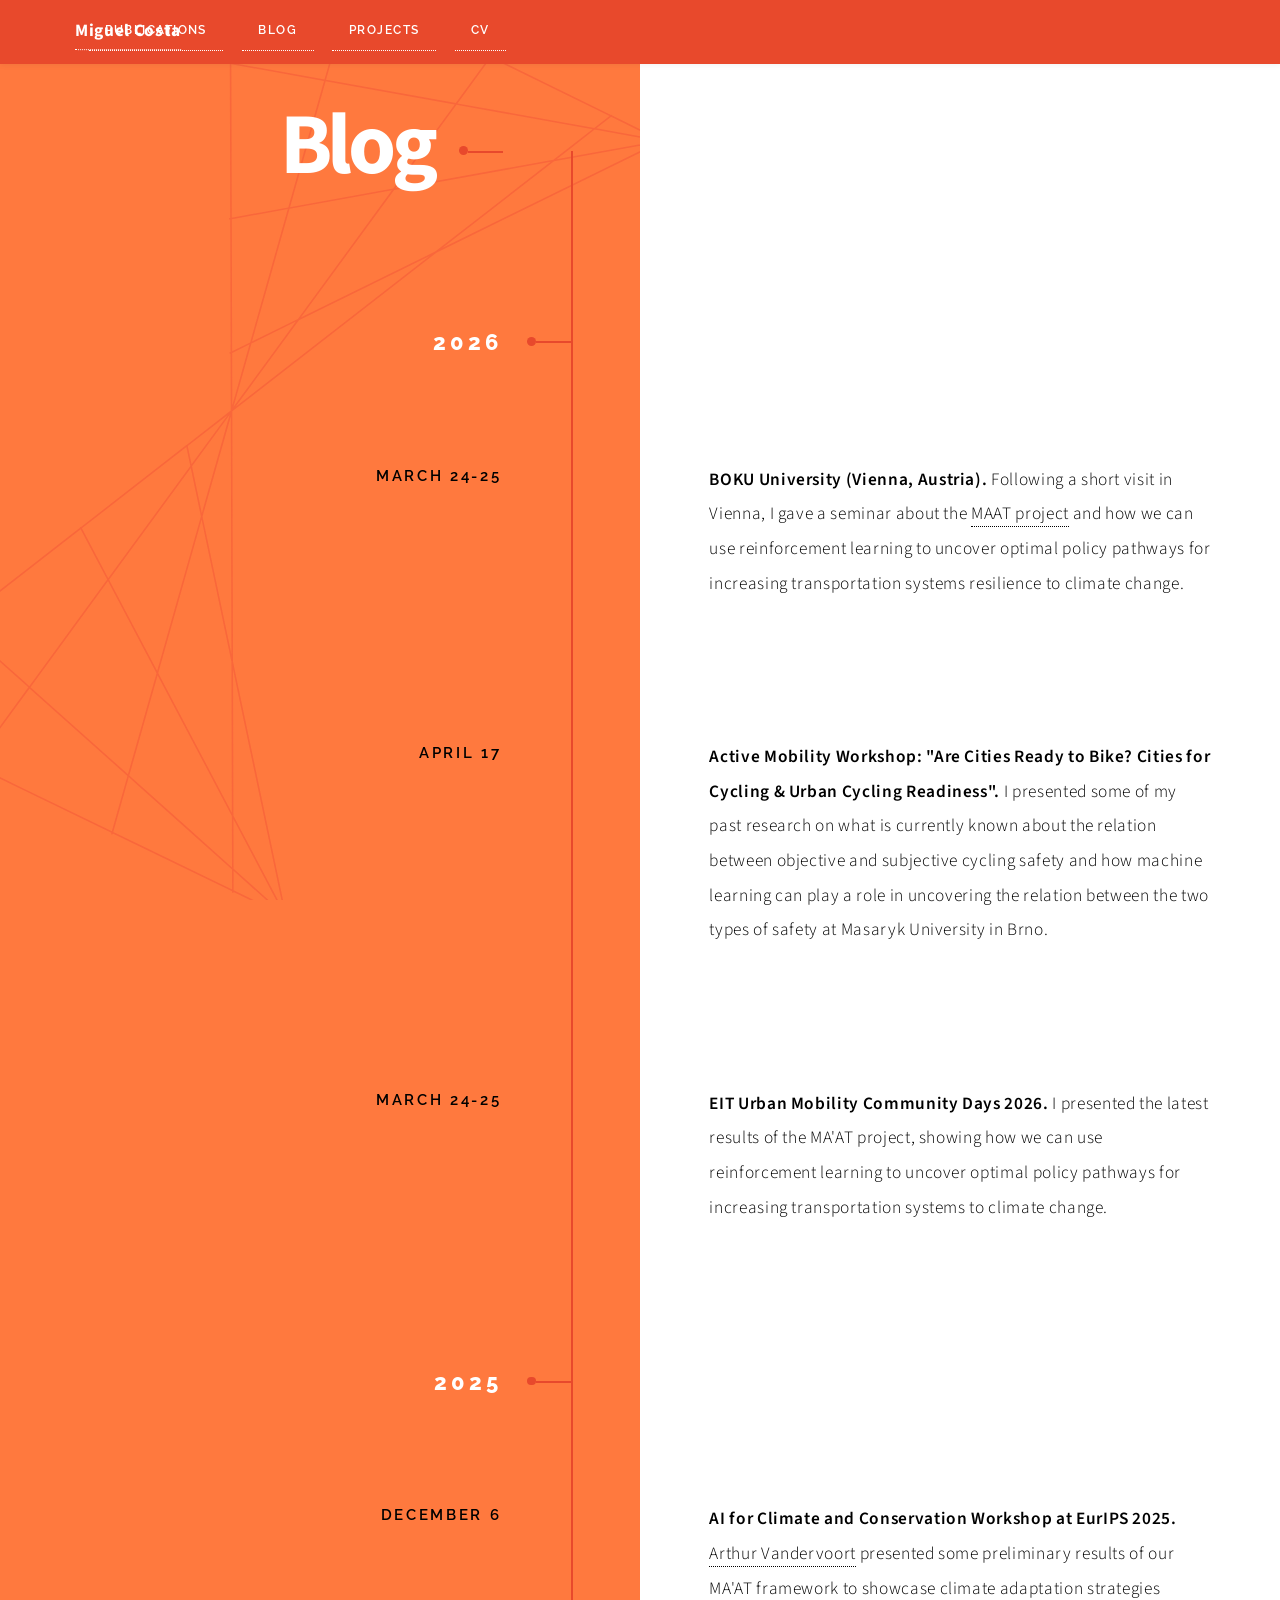
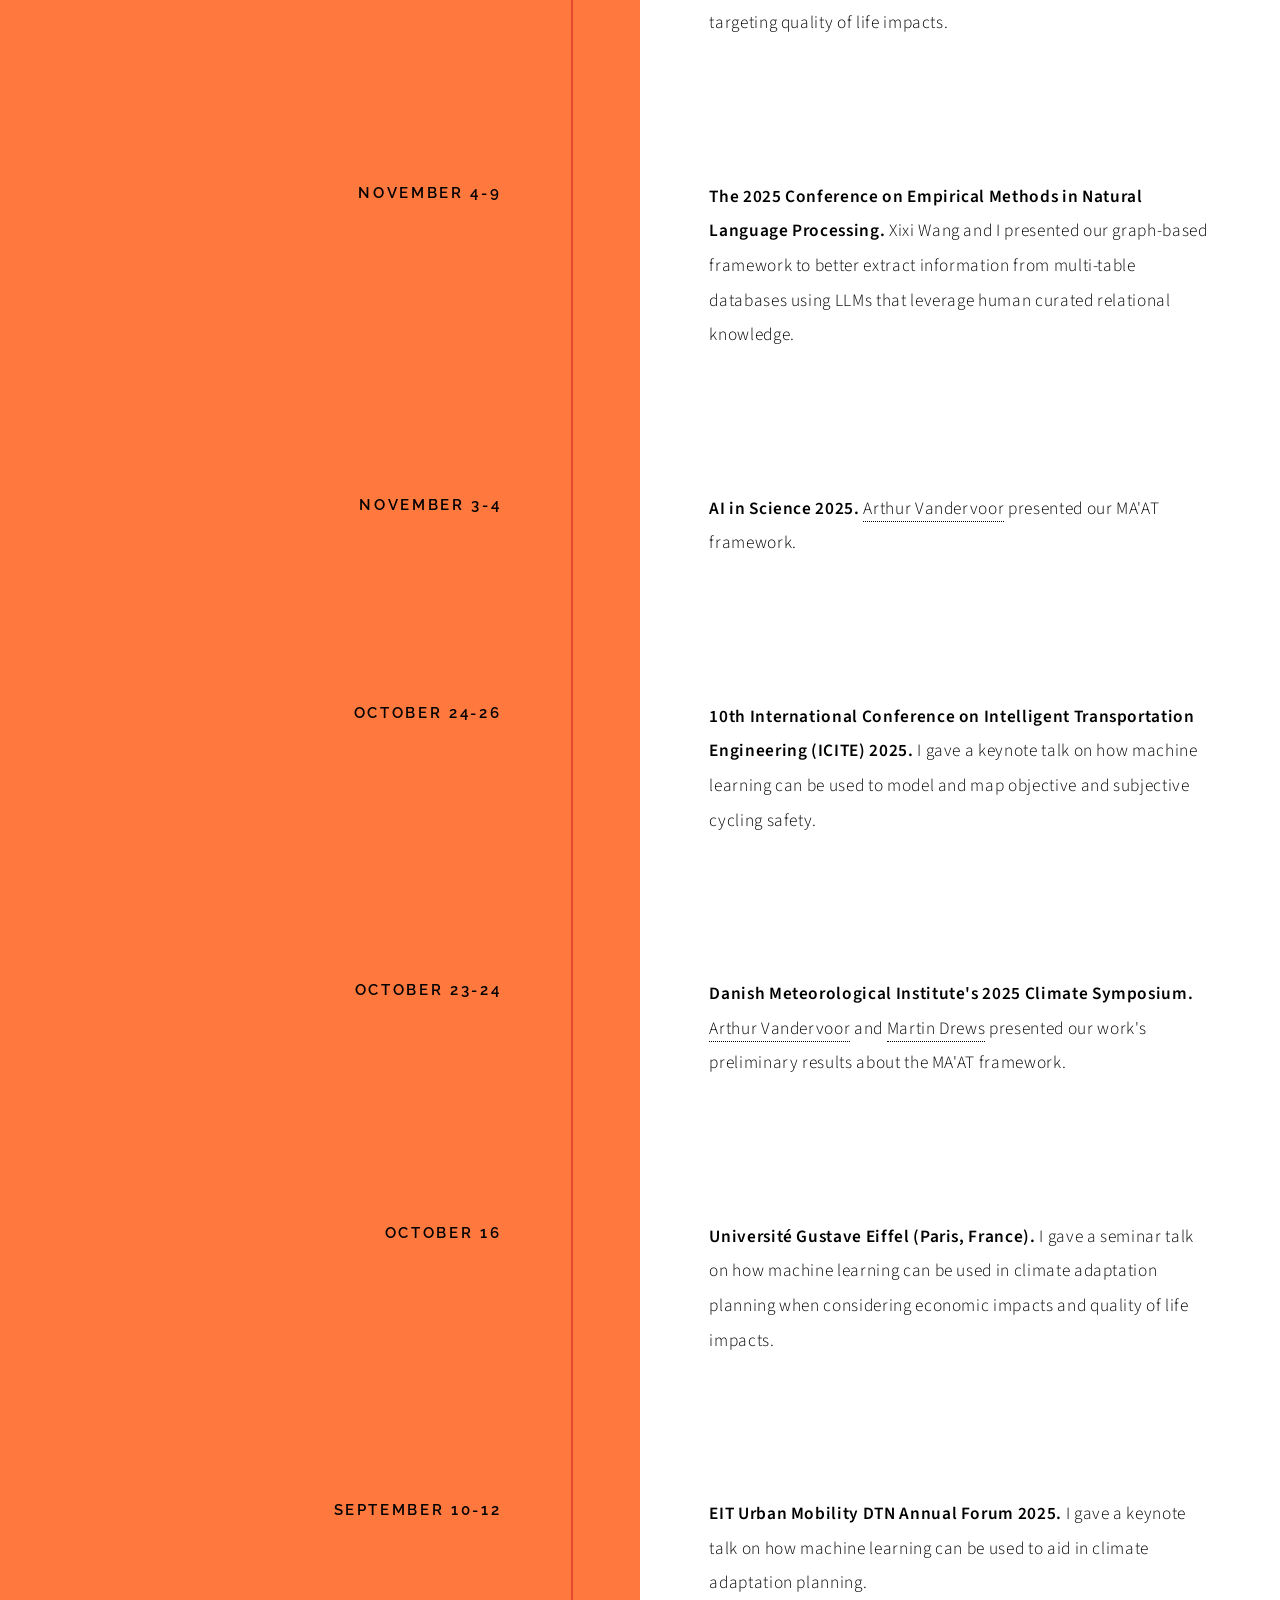
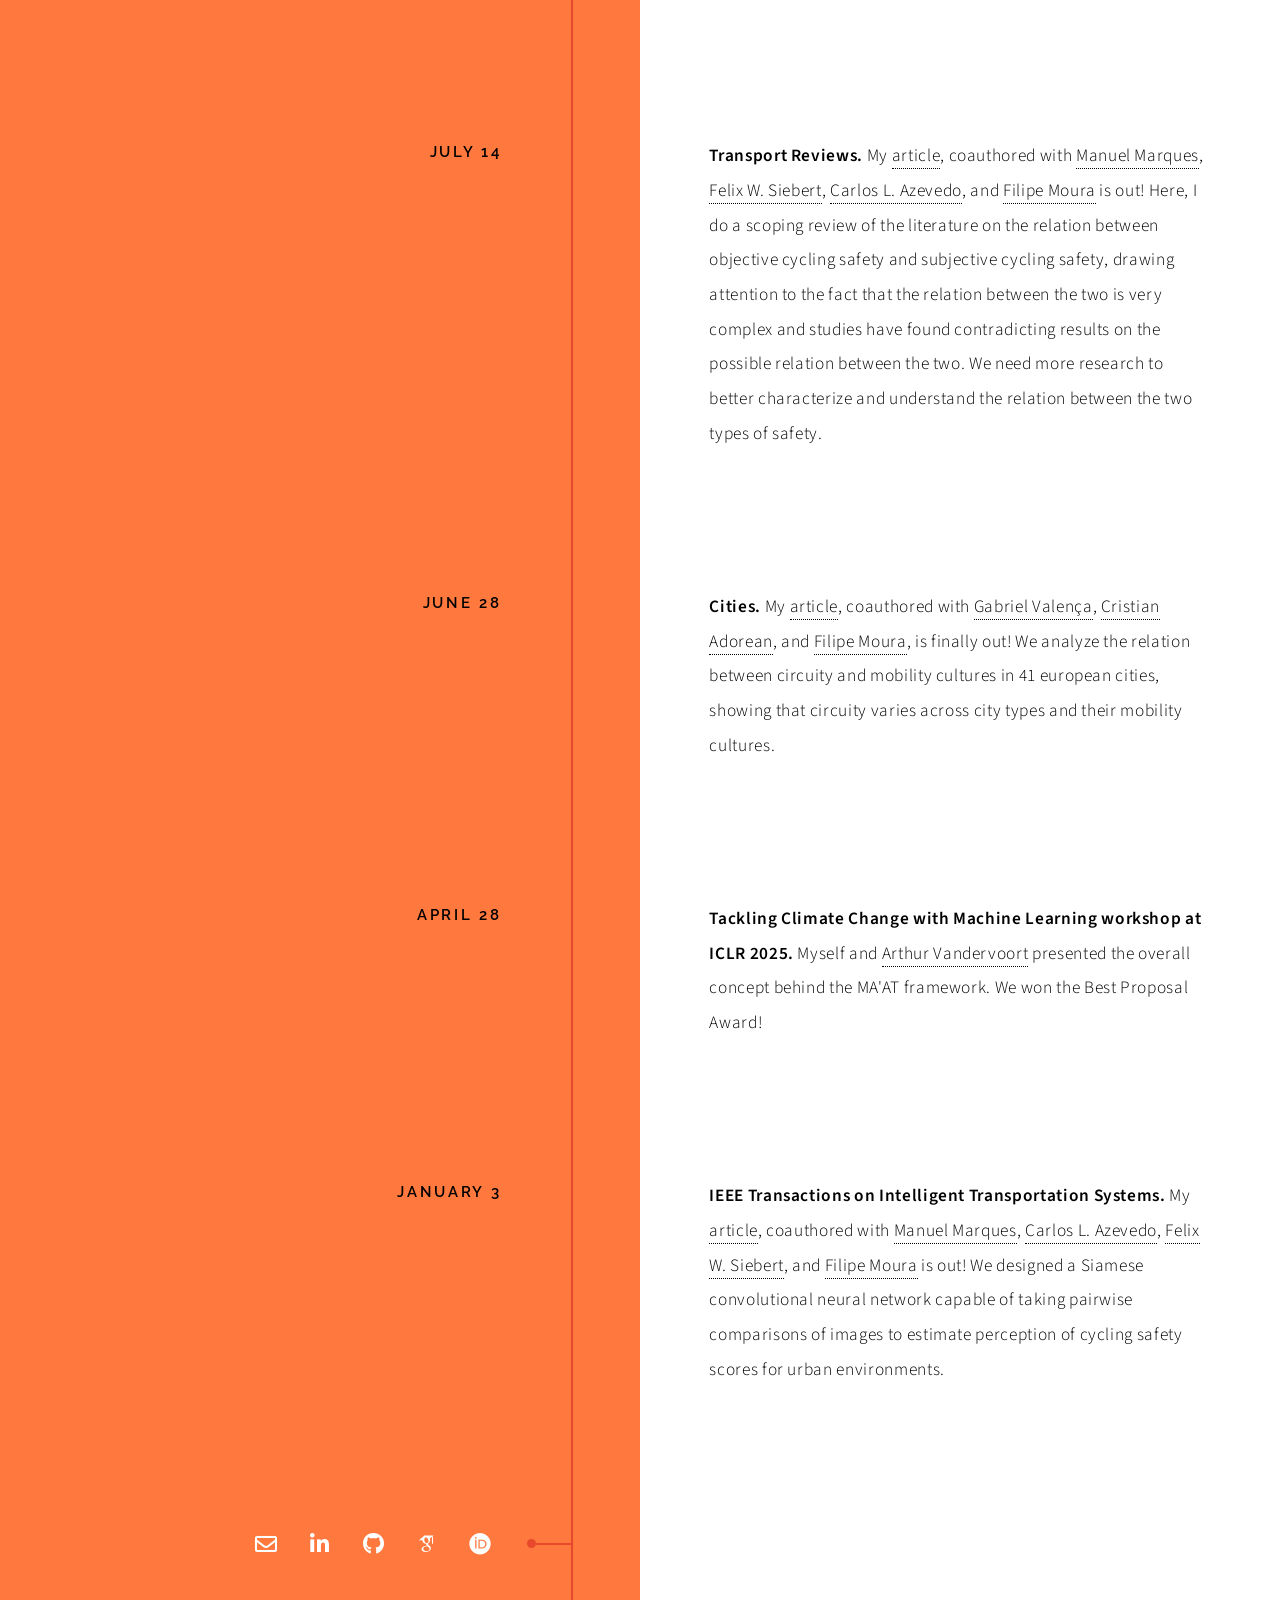
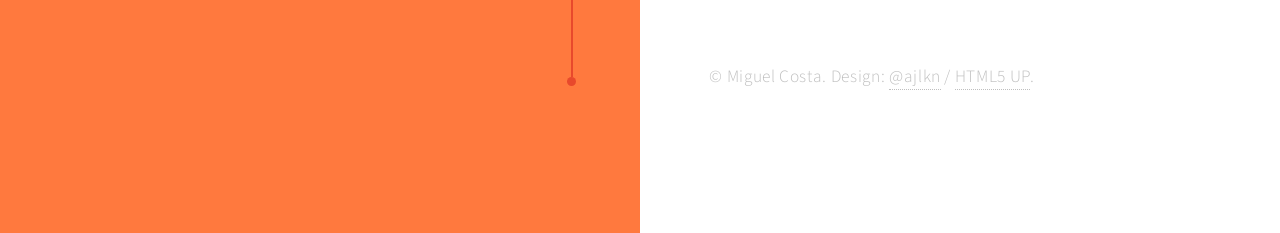
==== commit f5f96373: "update april 2026" ====
--- a/blog.html
+++ b/blog.html
@@ -42,6 +42,30 @@
       </header>
       <div class="content">
         <br>
+        <section>
+          <header>
+            <h4>March 24-25</h4>
+          </header>
+          <div class="content">
+            <p><strong>BOKU University (Vienna, Austria).</strong> 
+              Following a short visit in Vienna, I gave a seminar about the <a href="https://mlsm.man.dtu.dk/research-projects/maat/">MAAT project</a> 
+              and how we can use reinforcement learning to uncover optimal policy pathways for increasing transportation systems 
+              resilience to climate change.
+              </p> 
+          </div>
+        </section>
+        <section>
+          <header>
+            <h4>April 17</h4>
+          </header>
+          <div class="content">
+            <p><strong>Active Mobility Workshop: "Are Cities Ready to Bike? Cities for Cycling & Urban Cycling Readiness".</strong> 
+              I presented some of my past research on what is currently known about the relation between objective and subjective 
+              cycling safety and how machine learning can play a role in uncovering the relation between the two types of safety 
+              at Masaryk University in Brno.
+              </p> 
+          </div>
+        </section>
         <section>
           <header>
             <h4>March 24-25</h4>
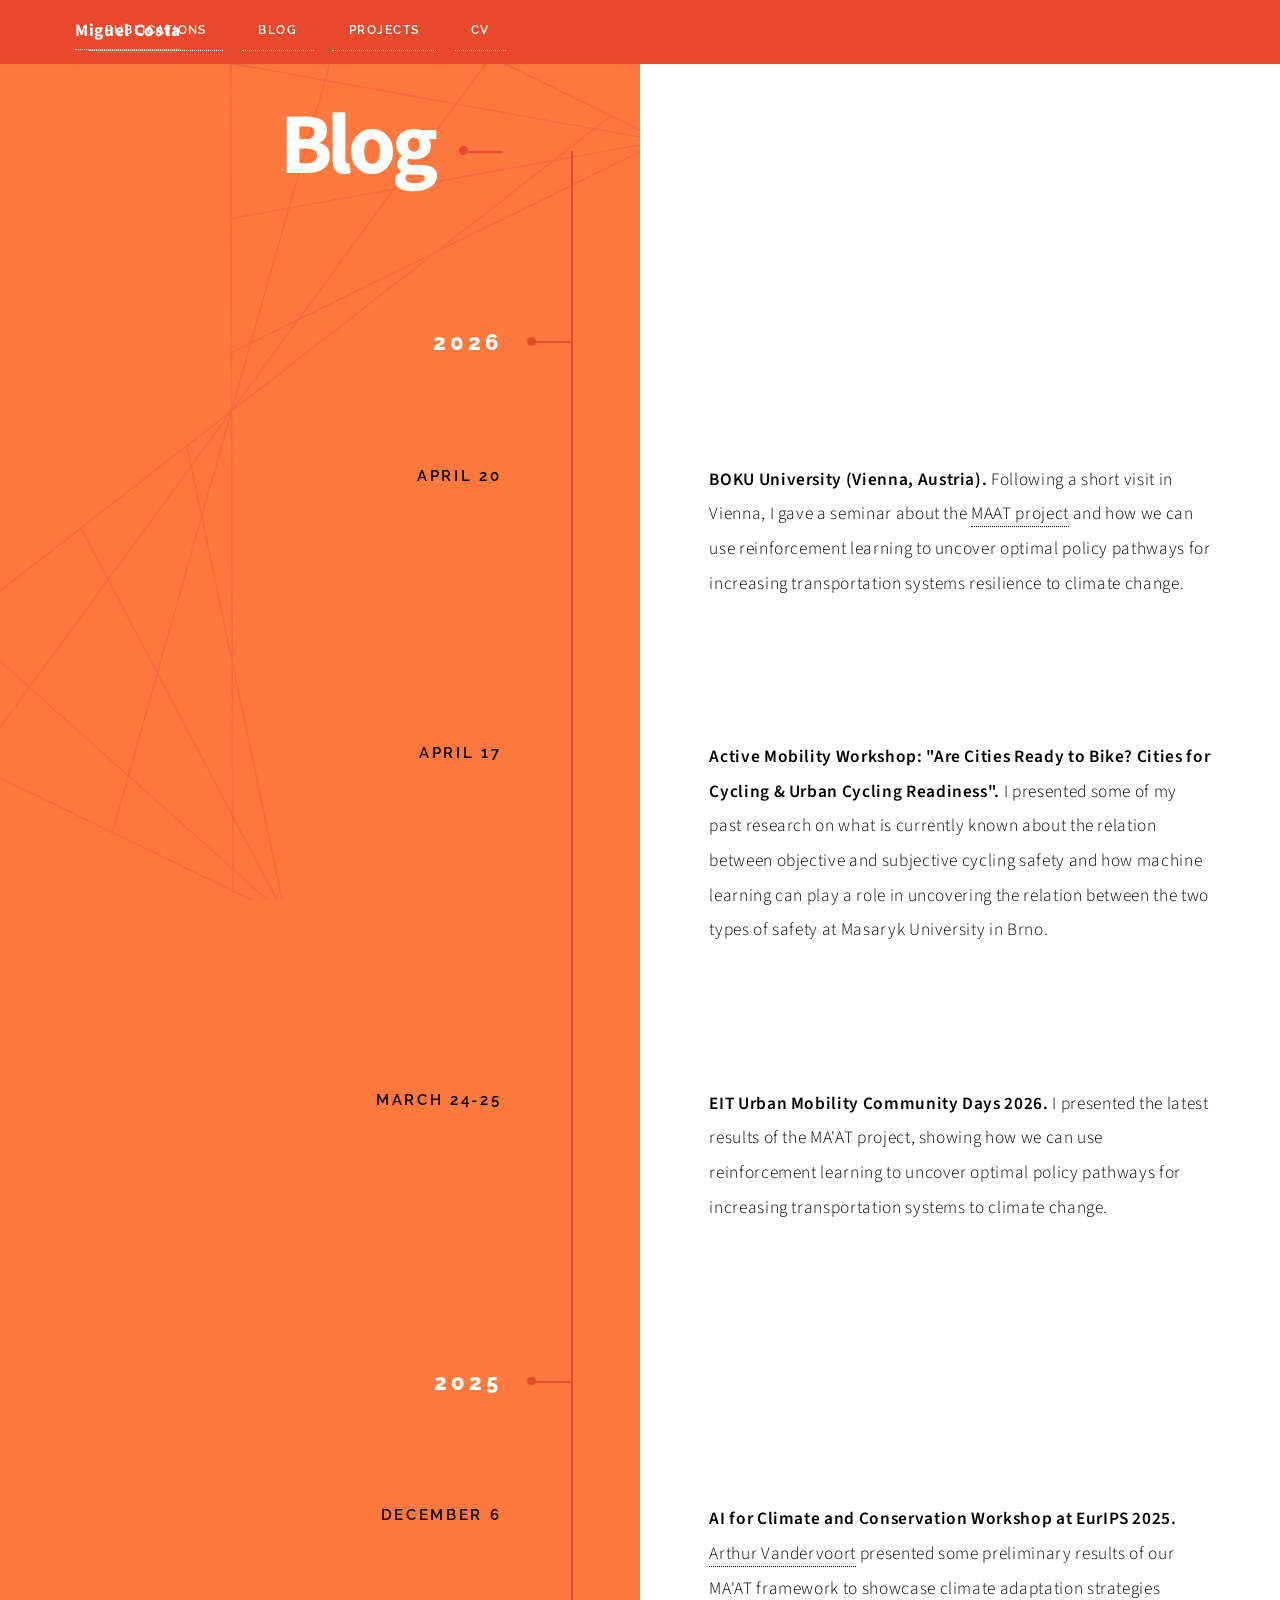
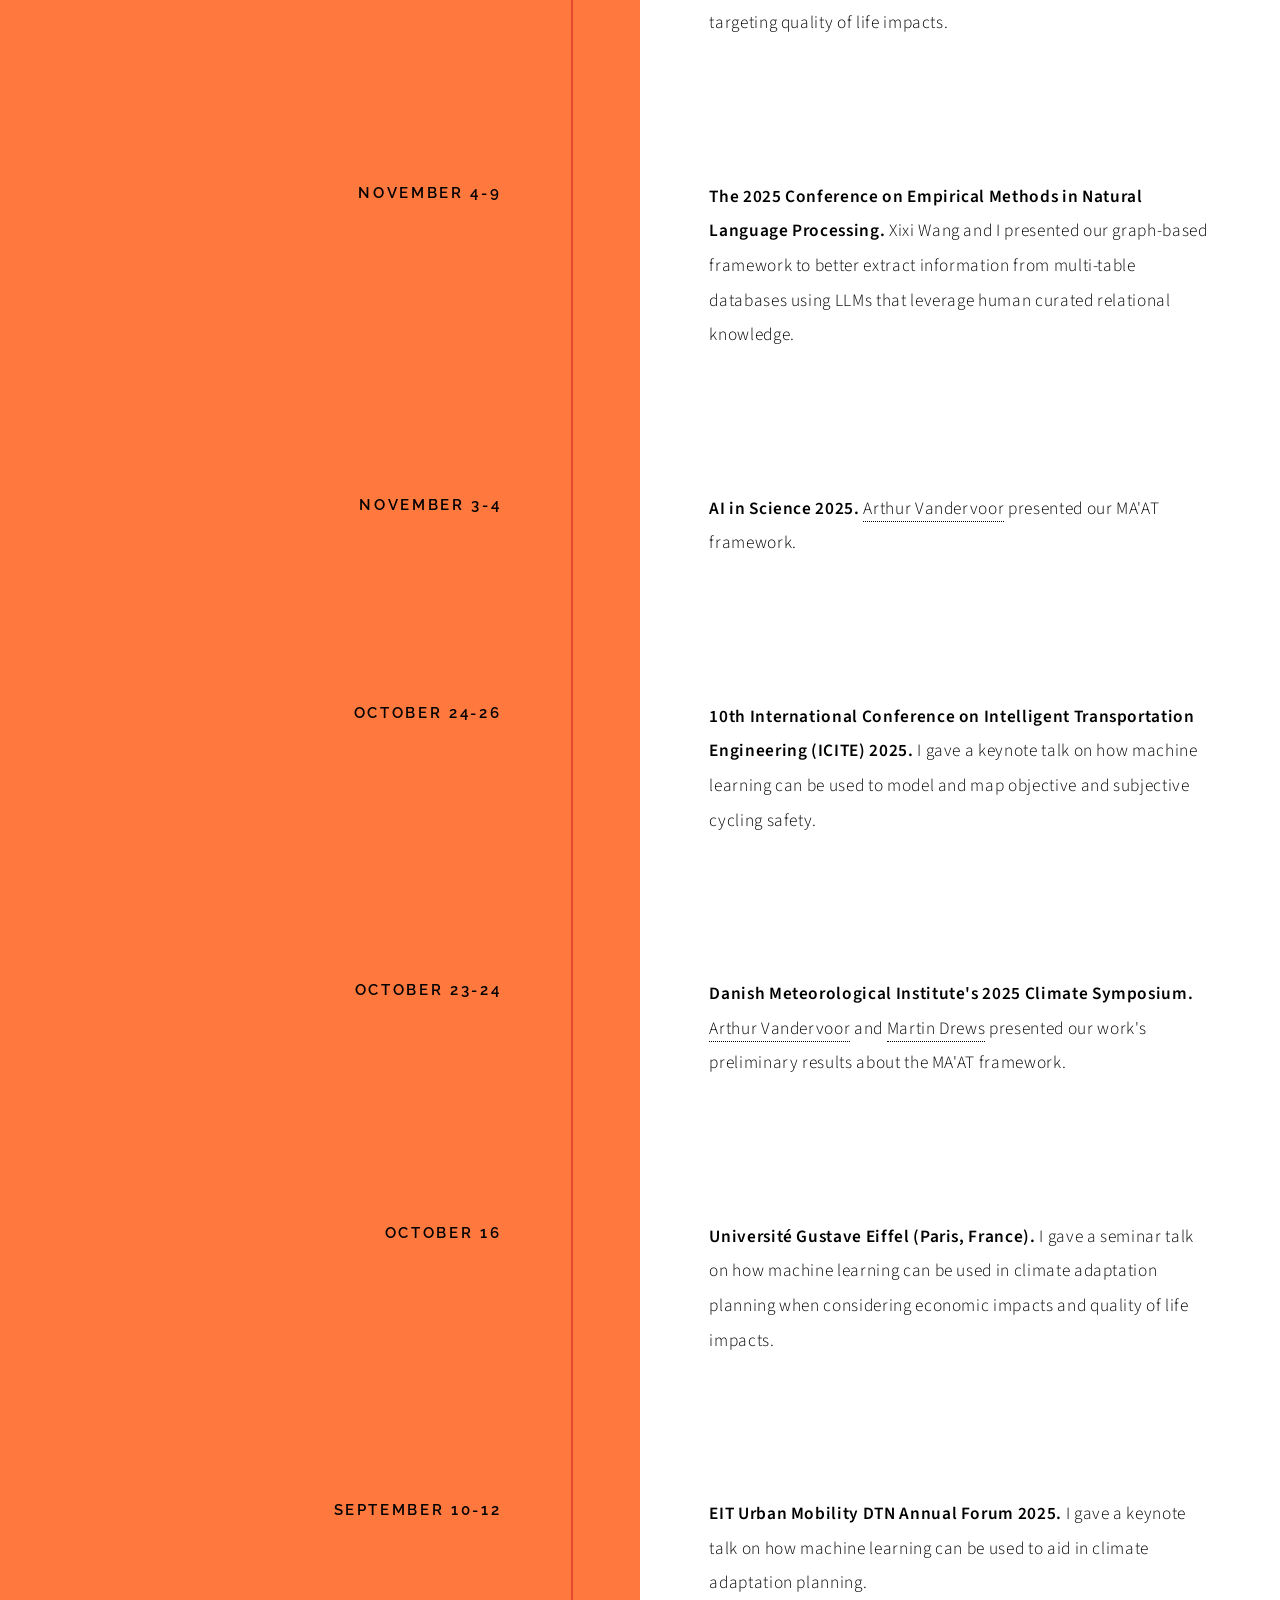
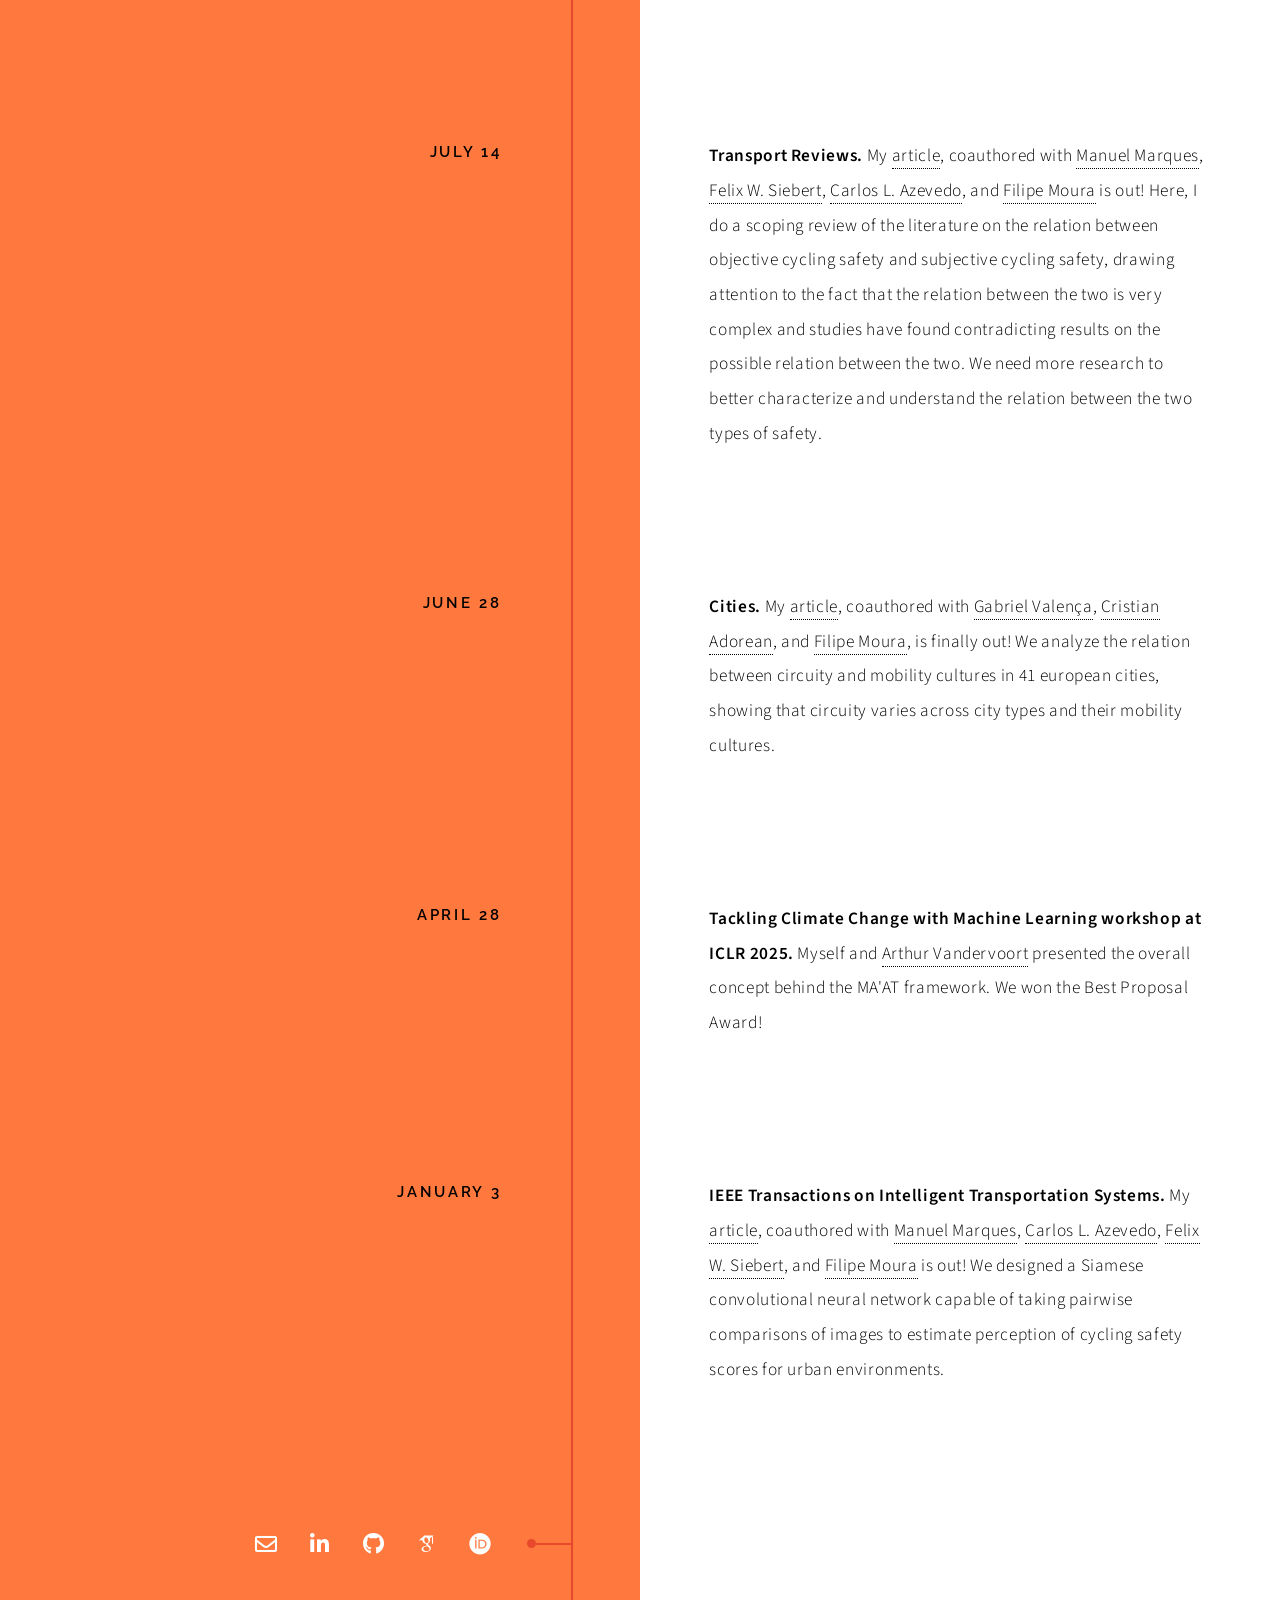
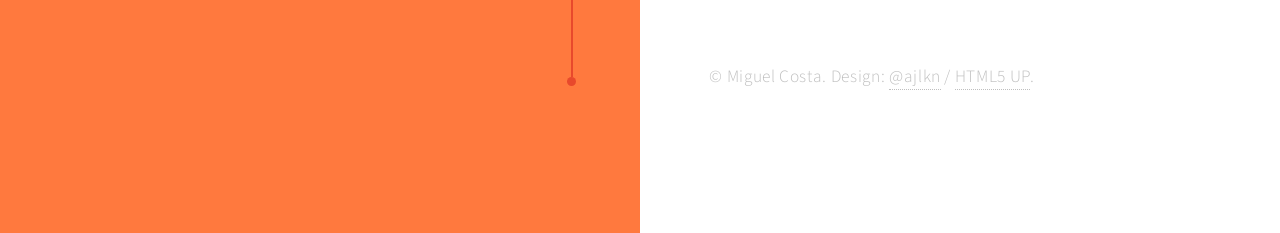
==== commit 2215e100: "date correction" ====
--- a/blog.html
+++ b/blog.html
@@ -44,7 +44,7 @@
         <br>
         <section>
           <header>
-            <h4>March 24-25</h4>
+            <h4>April 20</h4>
           </header>
           <div class="content">
             <p><strong>BOKU University (Vienna, Austria).</strong> 
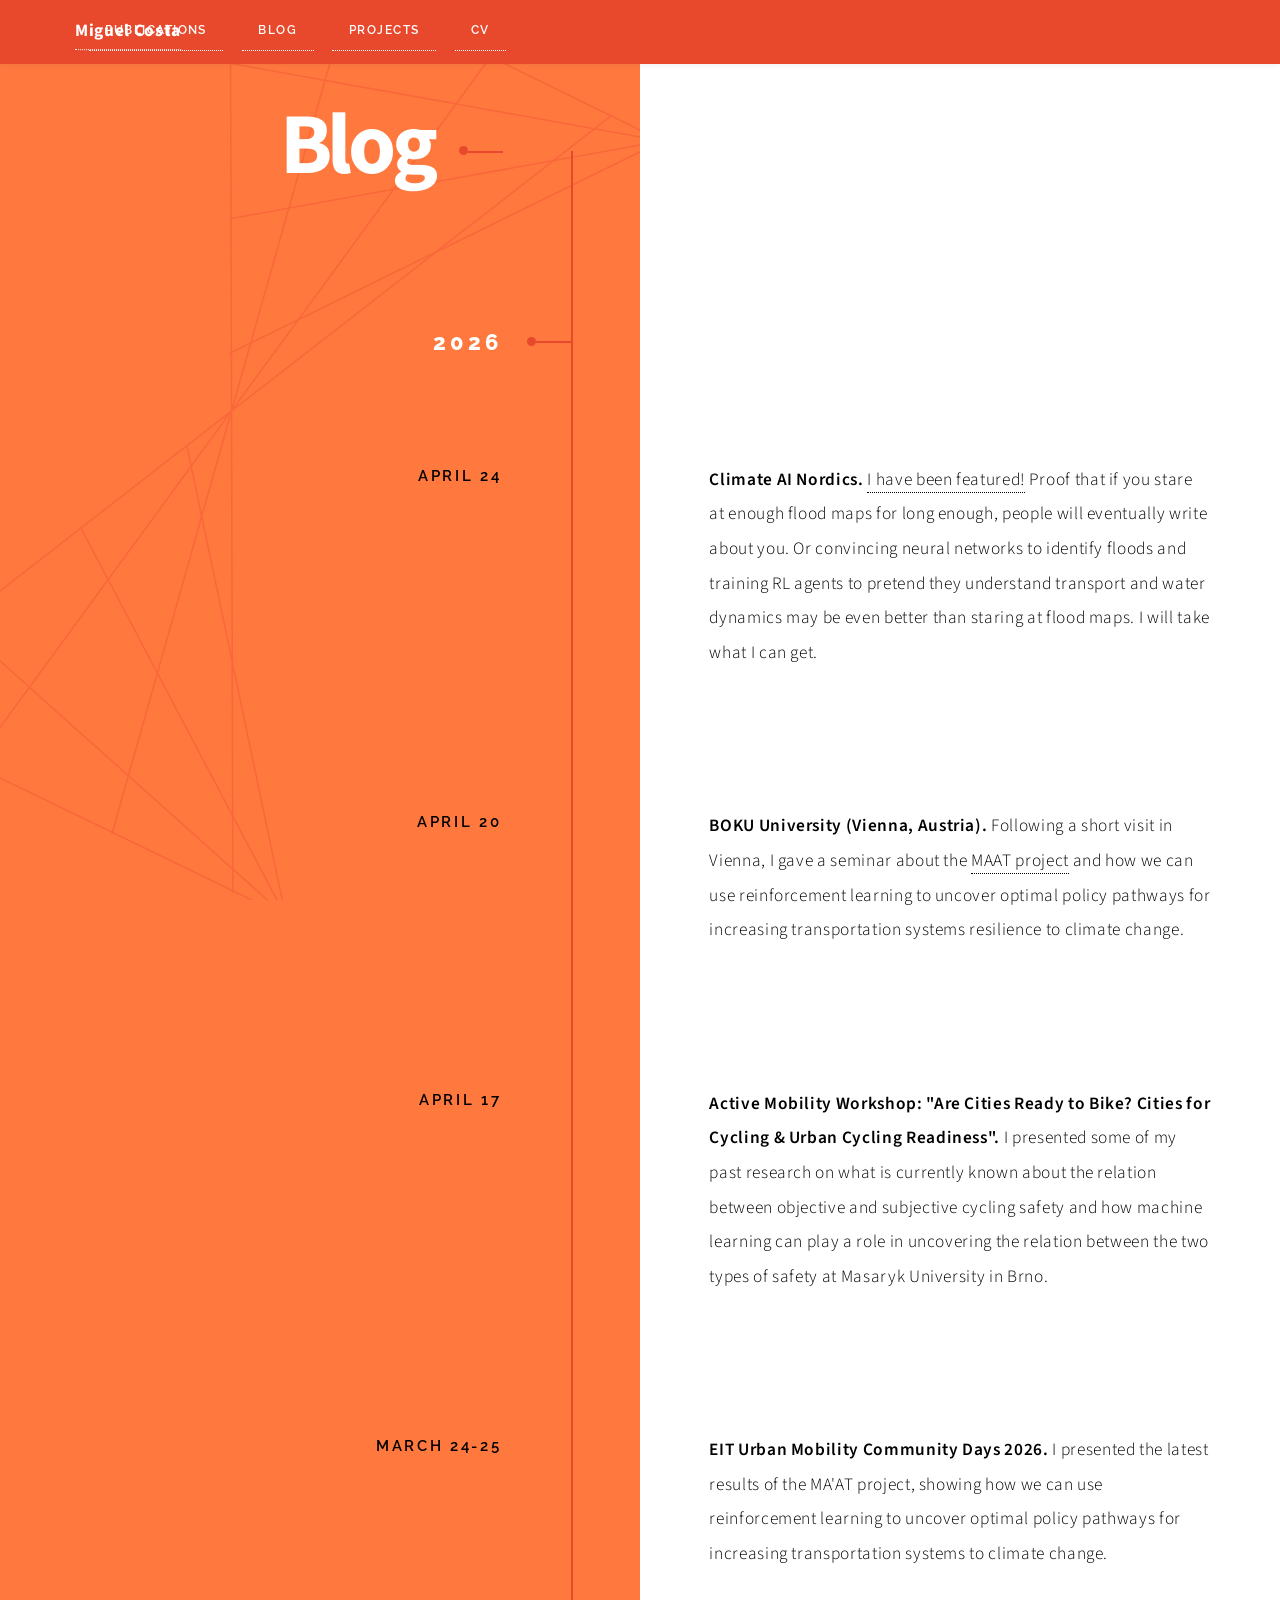
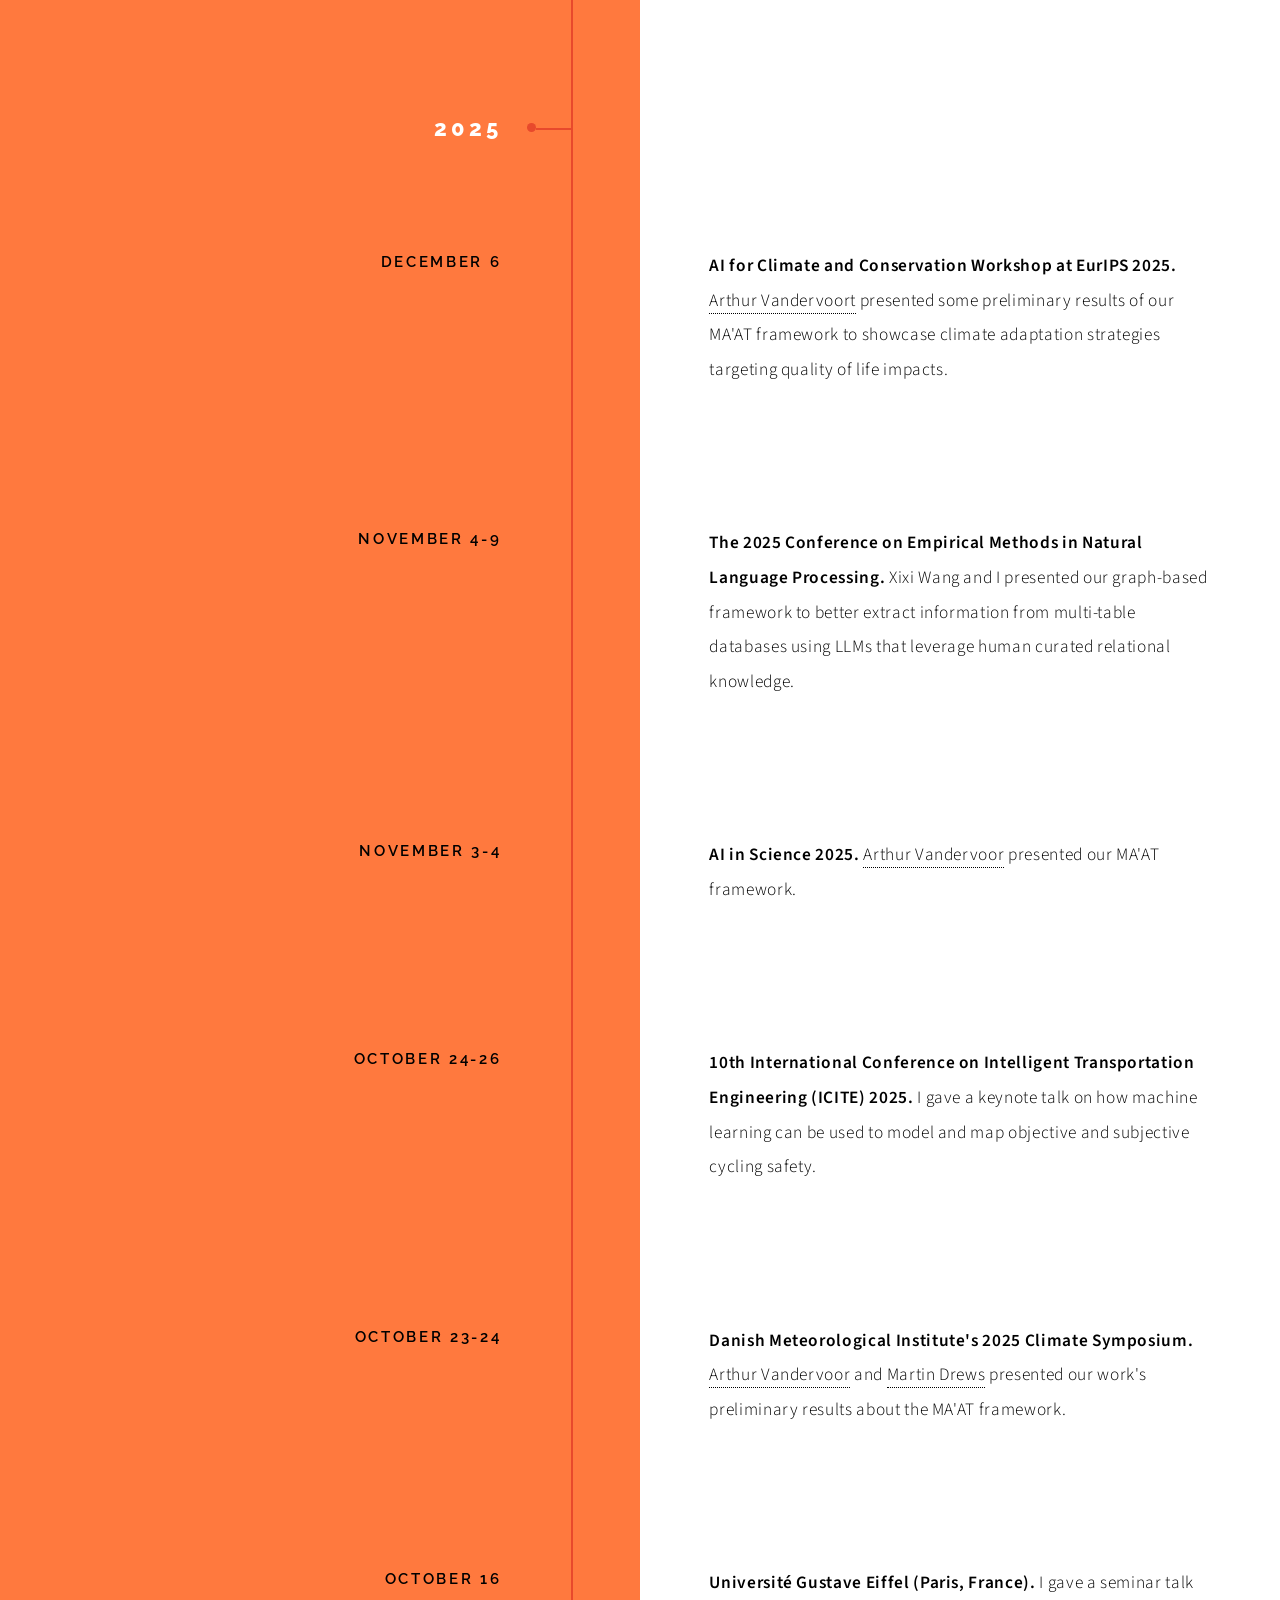
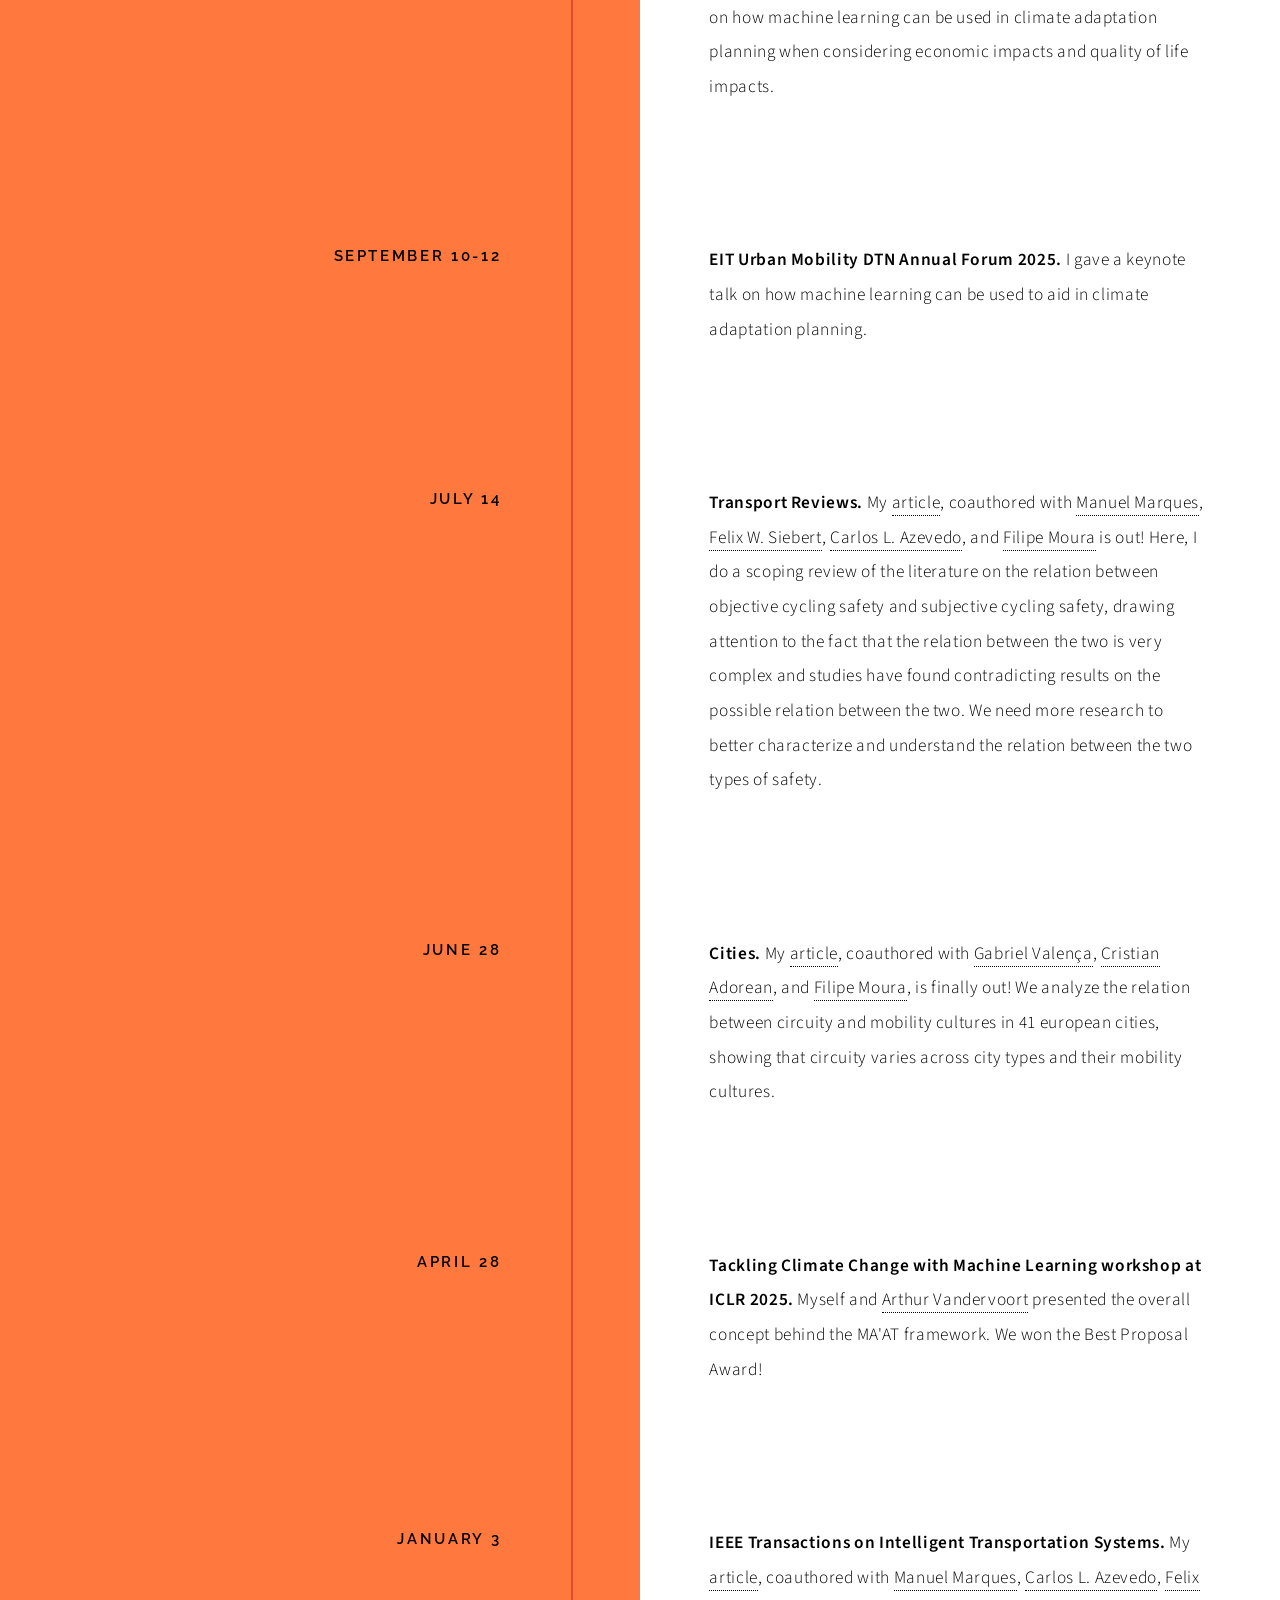
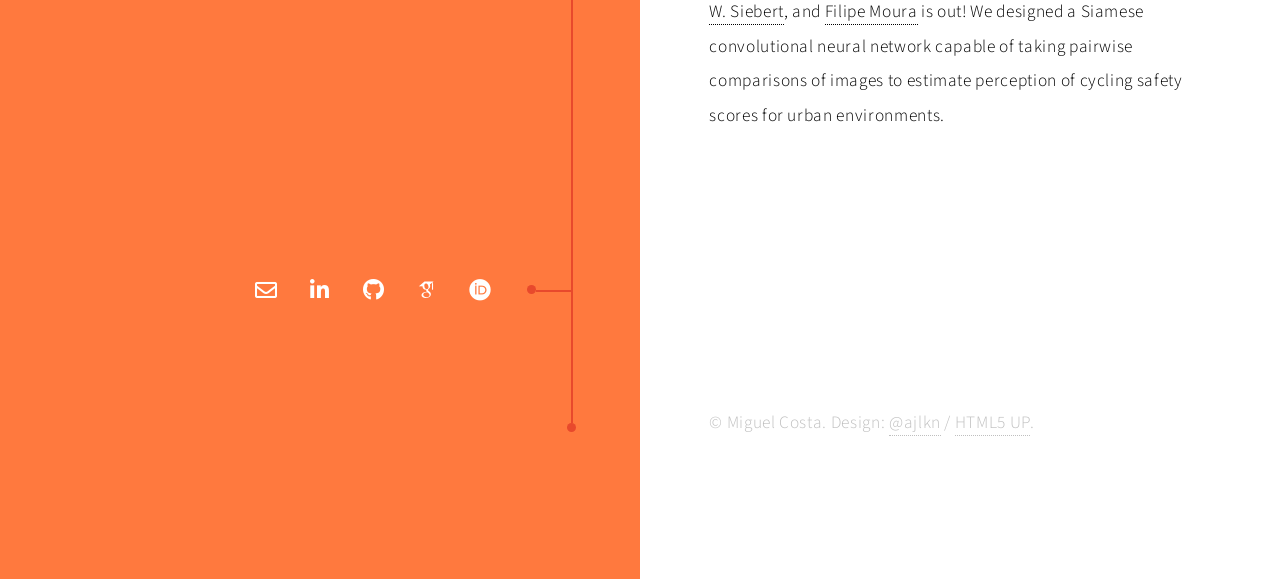
==== commit 092bcc11: "update april 24" ====
--- a/blog.html
+++ b/blog.html
@@ -42,6 +42,19 @@
       </header>
       <div class="content">
         <br>
+        <section>
+          <header>
+            <h4>April 24</h4>
+          </header>
+          <div class="content">
+            <p><strong>Climate AI Nordics.</strong> 
+              <a href="https://climateainordics.com/featured-member/2026-04-24-miguel-da-costa/">I have been featured!</a> 
+              Proof that if you stare at enough flood maps for long enough, people will eventually write about you. 
+              Or convincing neural networks to identify floods and training RL agents to pretend they understand transport and 
+              water dynamics may be even better than staring at flood maps. I will take what I can get.
+              </p> 
+          </div>
+        </section>
         <section>
           <header>
             <h4>April 20</h4>
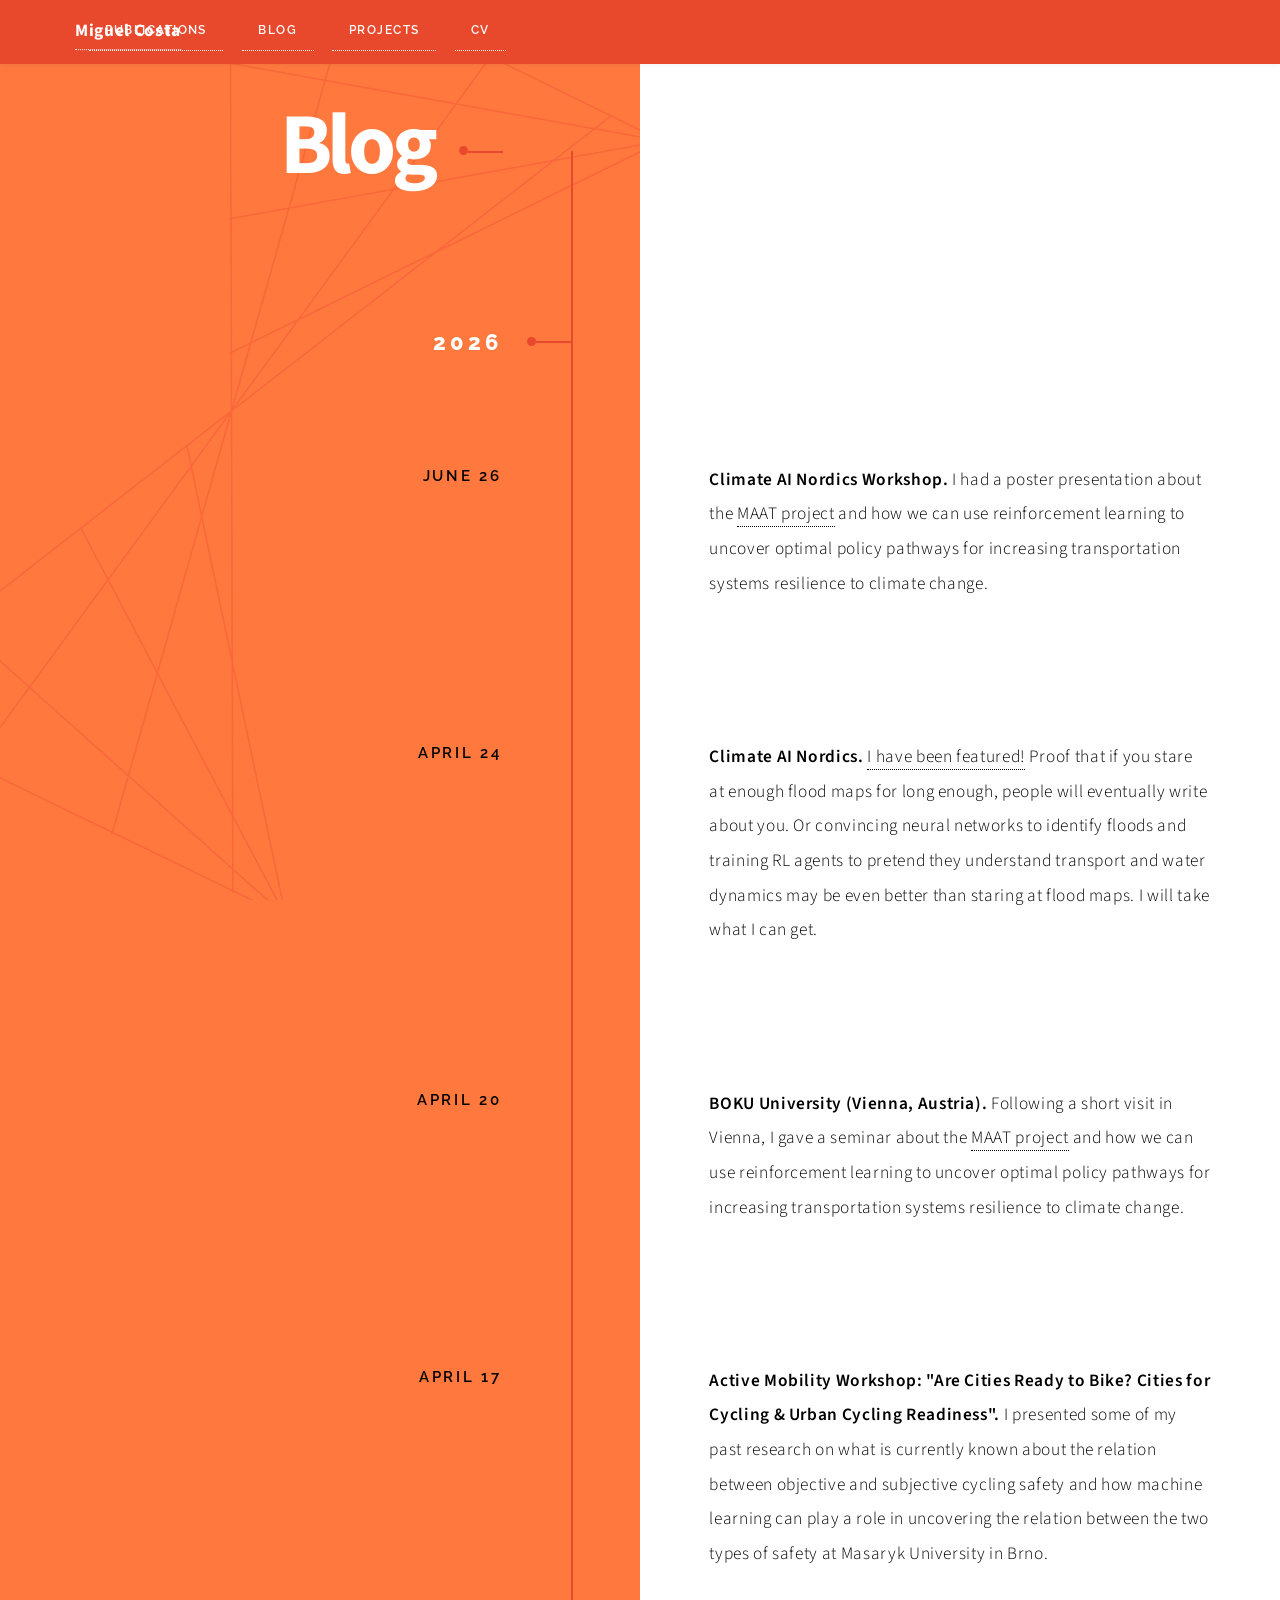
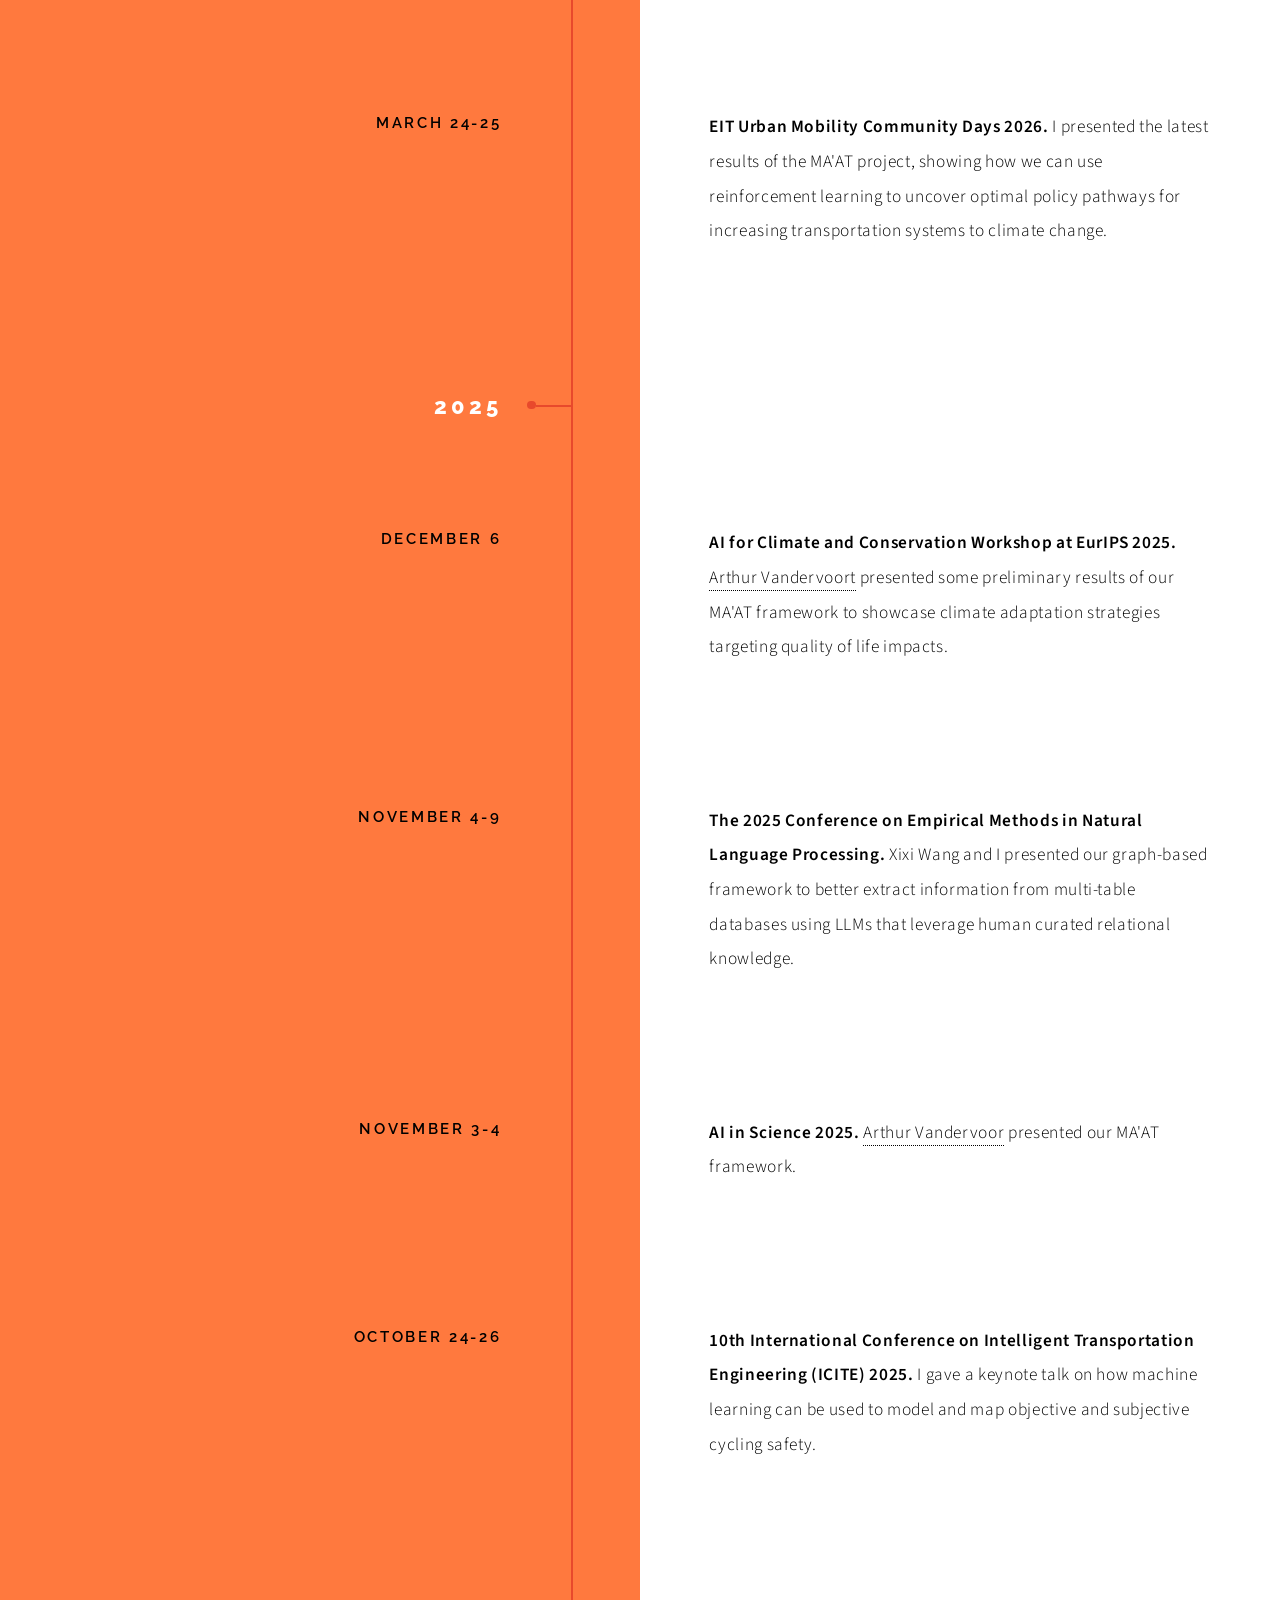
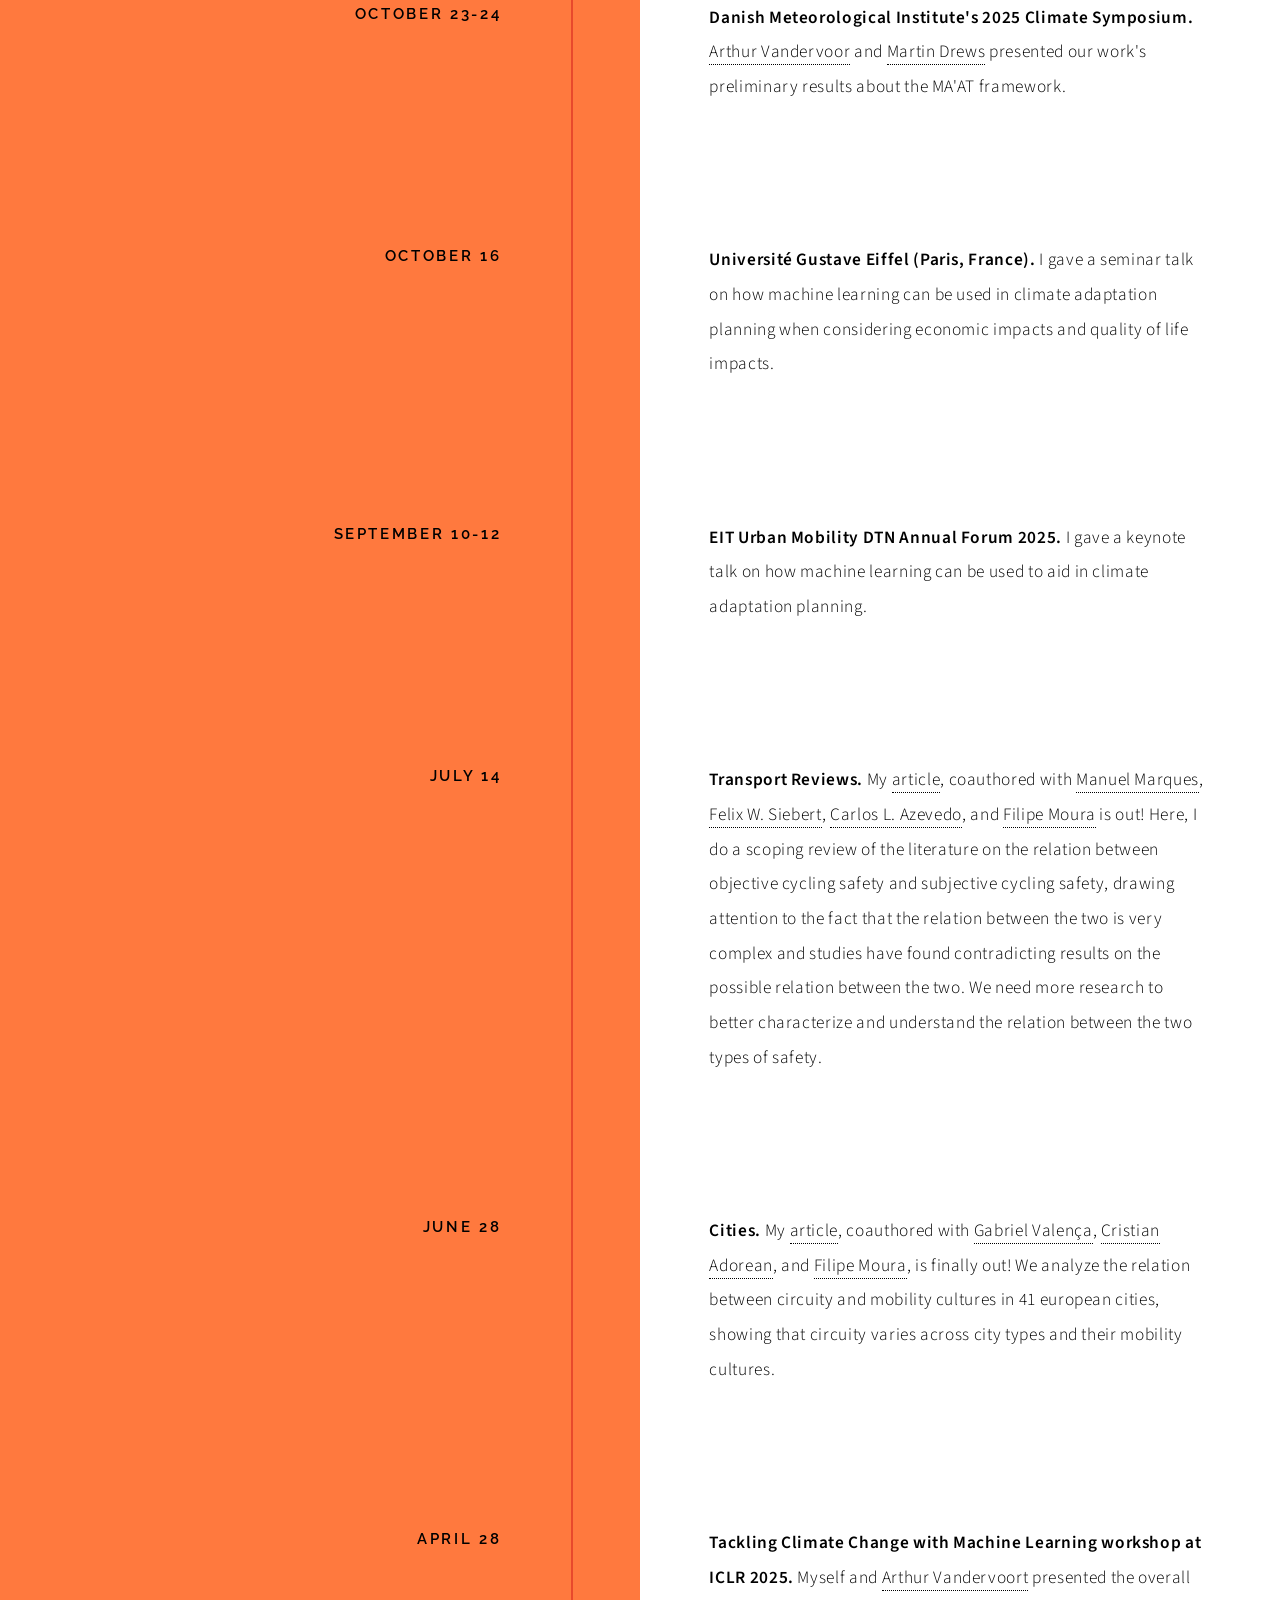
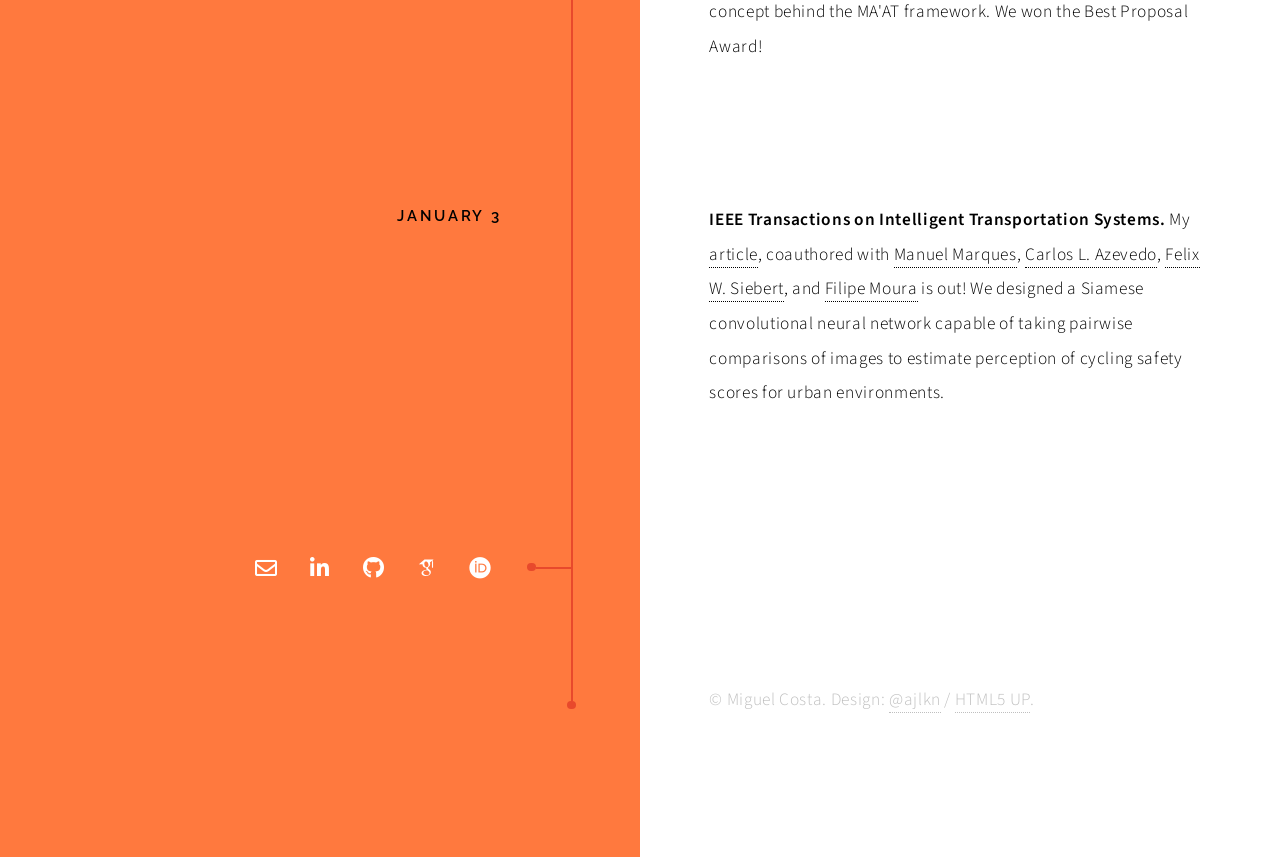
==== commit 98660bc0: "Website update august 7" ====
--- a/blog.html
+++ b/blog.html
@@ -42,6 +42,18 @@
       </header>
       <div class="content">
         <br>
+        <section>
+          <header>
+            <h4>June 26</h4>
+          </header>
+          <div class="content">
+            <p><strong>Climate AI Nordics Workshop.</strong> 
+              I had a poster presentation about the <a href="https://mlsm.man.dtu.dk/research-projects/maat/">MAAT project</a> 
+              and how we can use reinforcement learning to uncover optimal policy pathways for increasing transportation systems 
+              resilience to climate change.
+              </p> 
+          </div>
+        </section>
         <section>
           <header>
             <h4>April 24</h4>
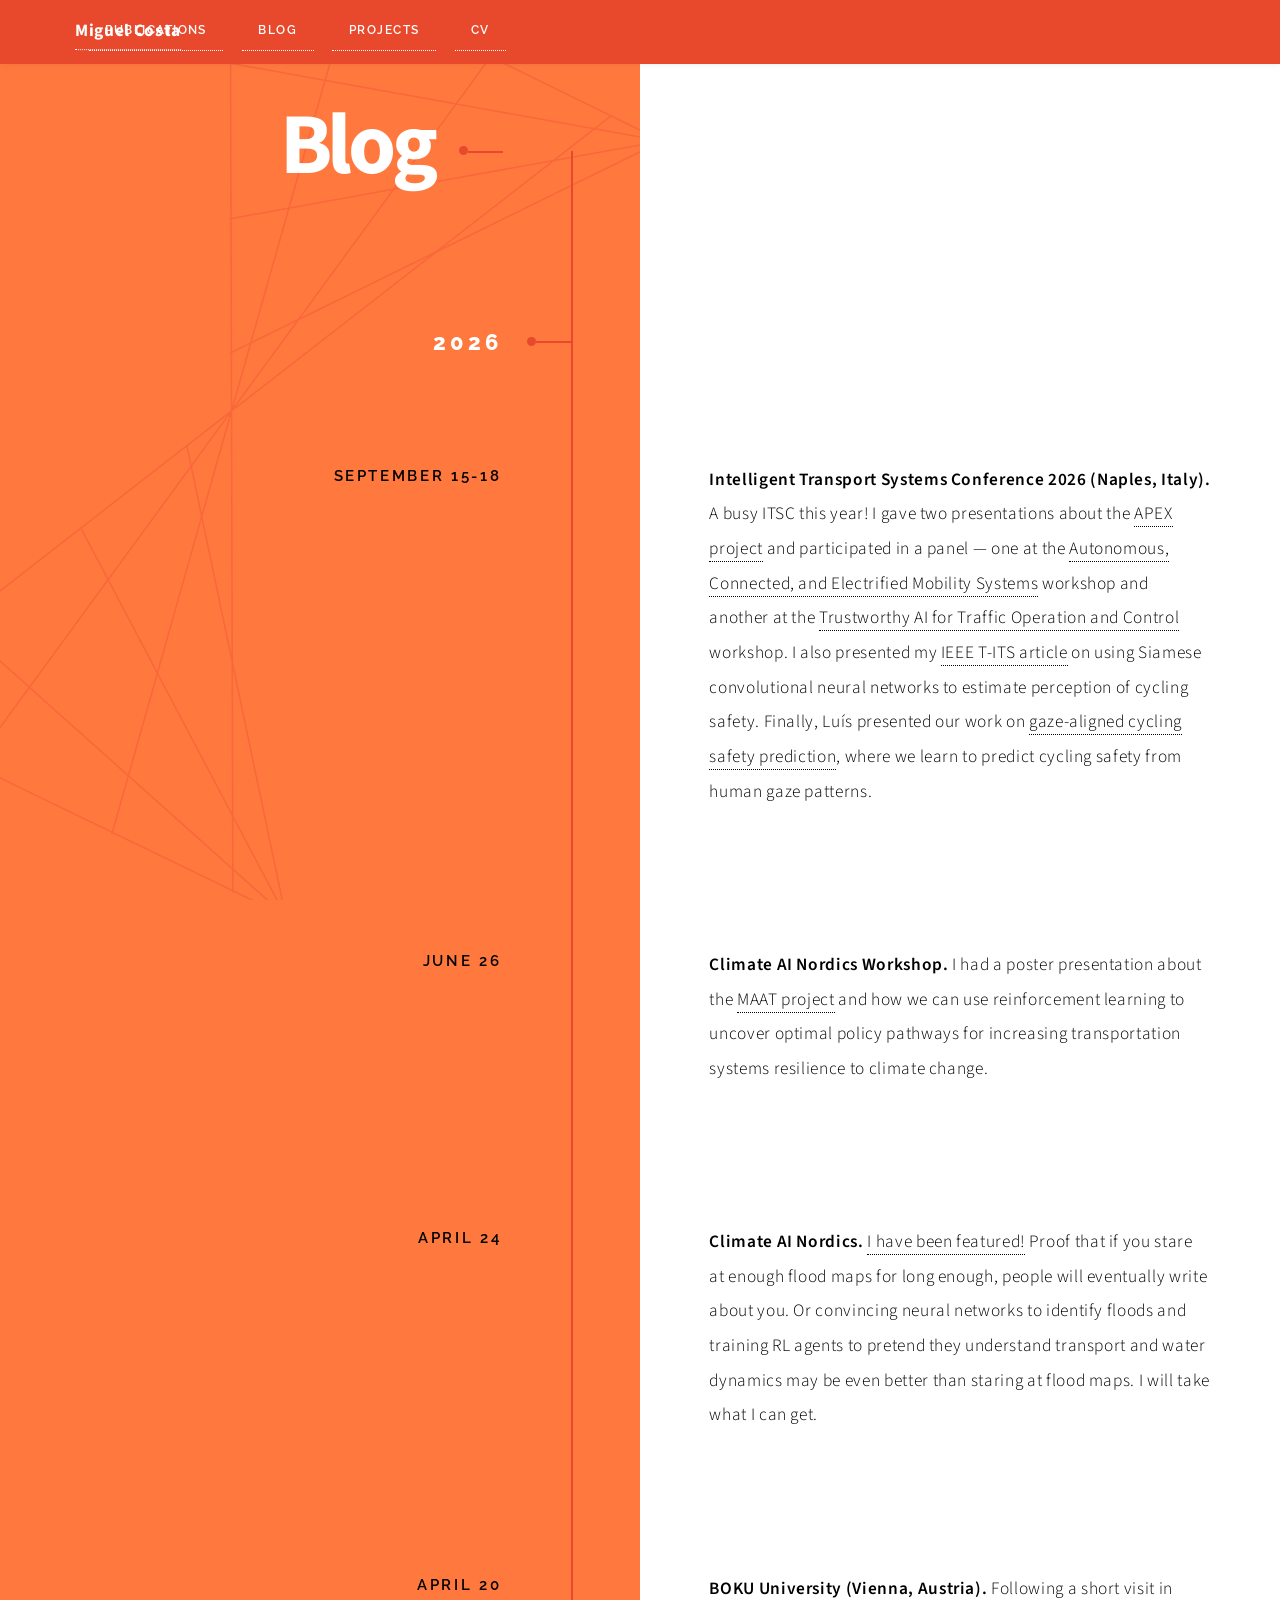
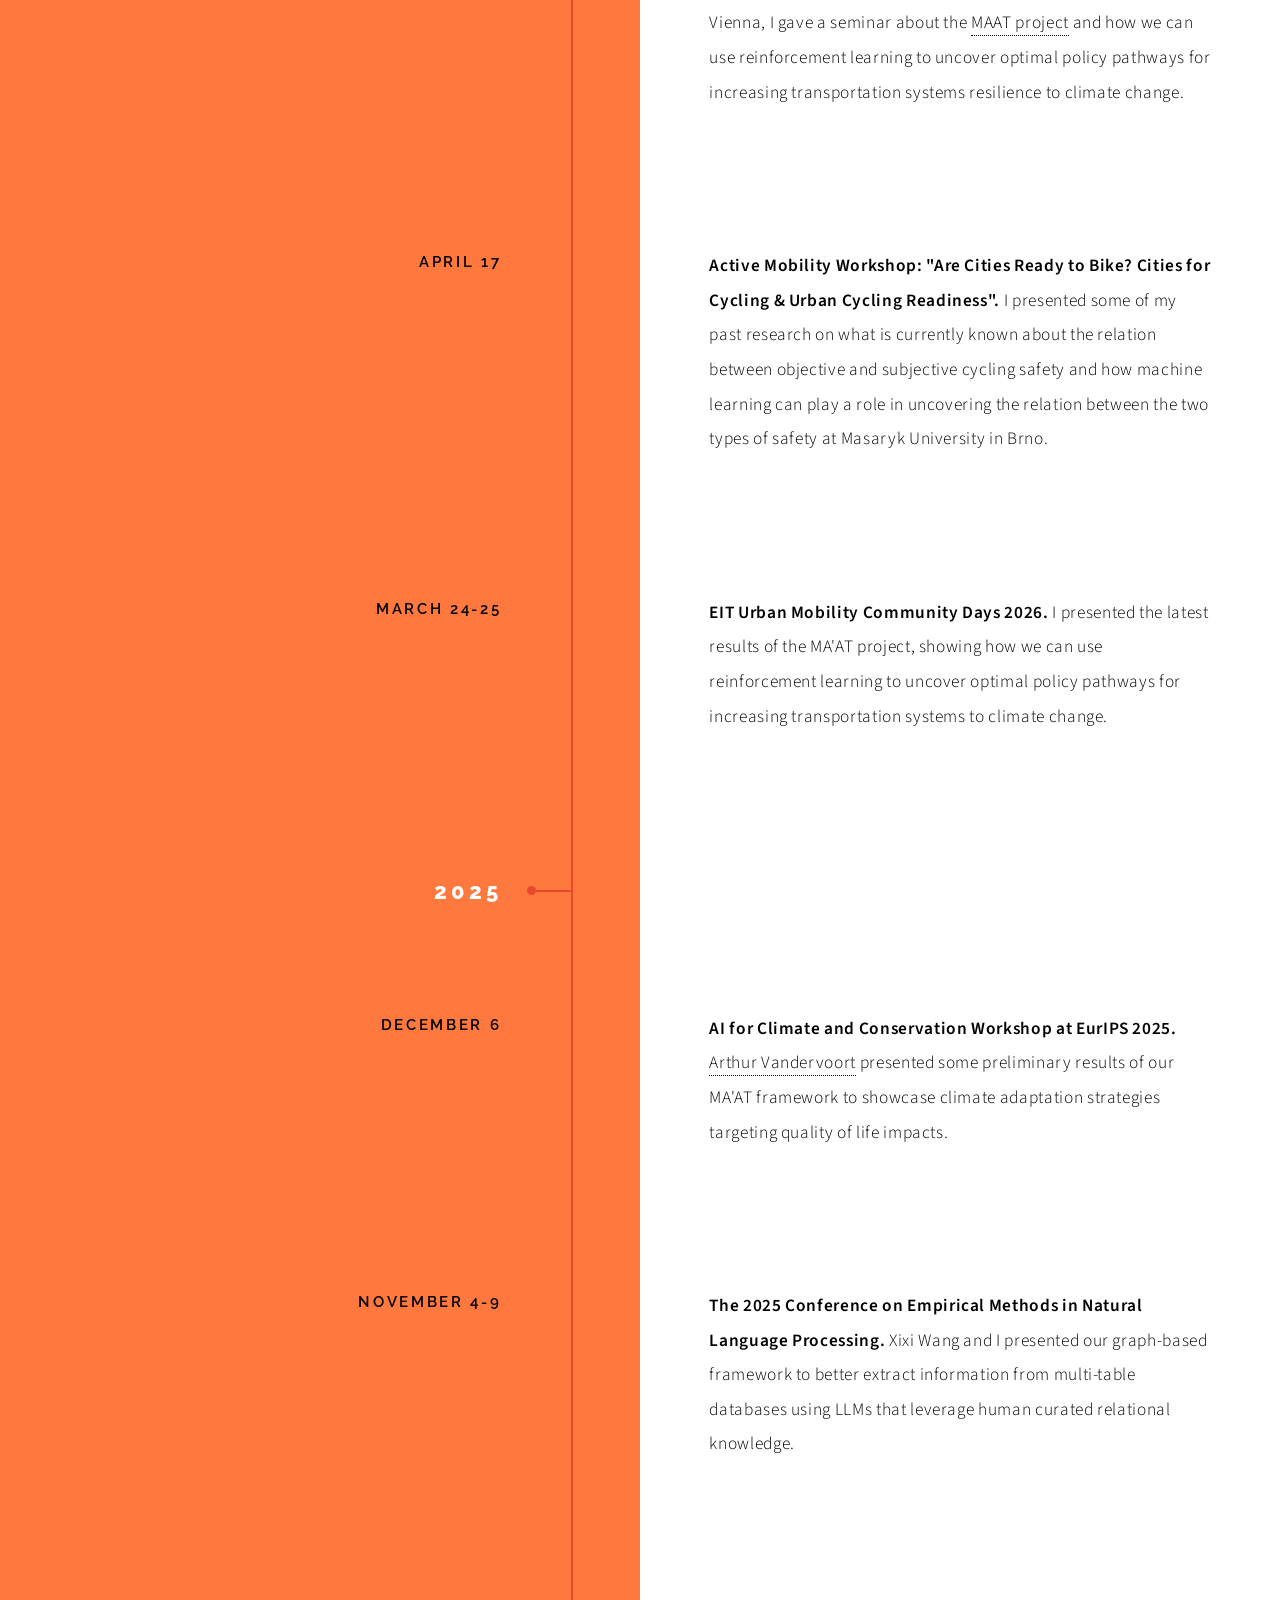
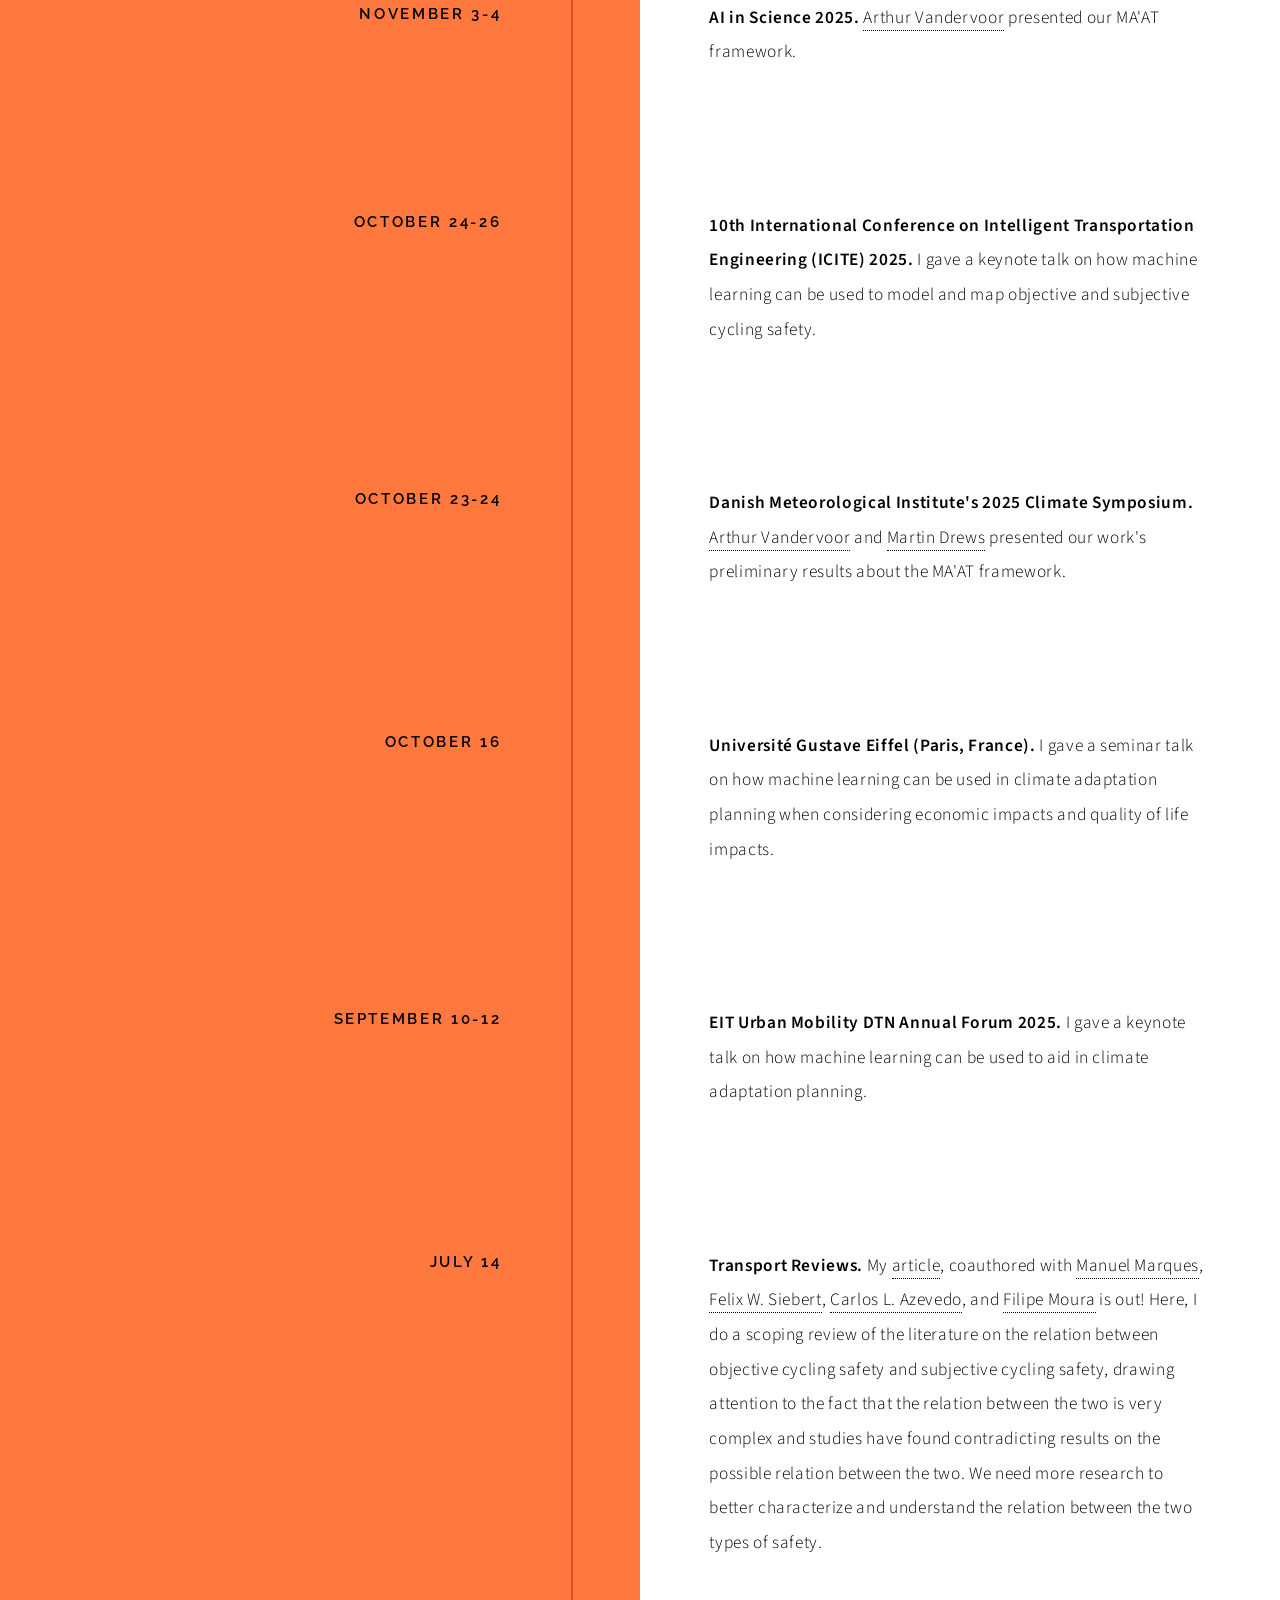
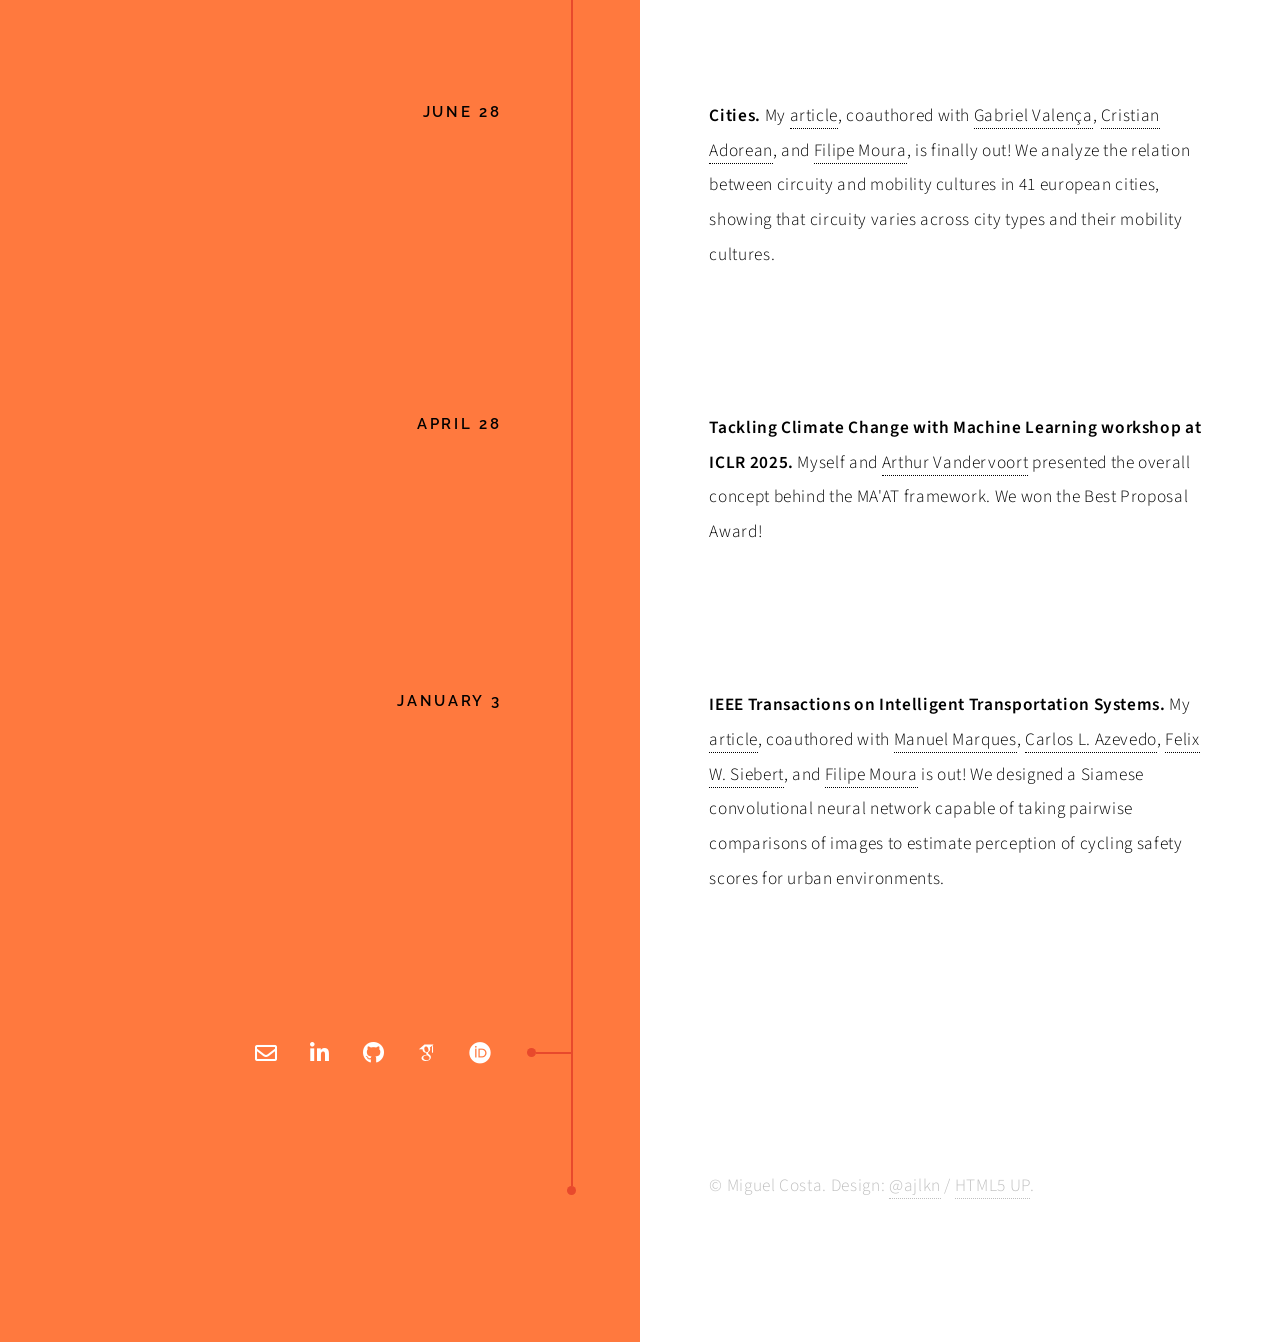
==== commit f9b4400f: "Add ITSC 2026 blog post (Sept 15-18) Insert a new blog section covering participation at the Intelli" ====
--- a/blog.html
+++ b/blog.html
@@ -42,6 +42,24 @@
       </header>
       <div class="content">
         <br>
+        <section>
+          <header>
+            <h4>September 15-18</h4>
+          </header>
+          <div class="content">
+            <p><strong>Intelligent Transport Systems Conference 2026 (Naples, Italy).</strong> 
+              A busy ITSC this year! I gave two presentations about the <a href="https://mlsm.man.dtu.dk/research-projects/apex/">APEX project</a> 
+              and participated in a panel — one at the 
+              <a href="https://sites.google.com/berkeley.edu/2026acemobility/home">Autonomous, Connected, and Electrified Mobility Systems</a> 
+              workshop and another at the <a href="https://itsc-workshop-trustworthy-ai.github.io/">Trustworthy AI for Traffic Operation and Control</a> workshop.
+              I also presented my <a href="https://ieeexplore.ieee.org/document/10824692">IEEE T-ITS article</a> on using Siamese convolutional 
+              neural networks to estimate perception of cycling safety. 
+              Finally, Luís presented our work on 
+              <a href="https://arxiv.org/abs/2605.24040">gaze-aligned cycling safety prediction</a>, where we learn to predict cycling safety 
+              from human gaze patterns.
+              </p> 
+          </div>
+        </section>
         <section>
           <header>
             <h4>June 26</h4>
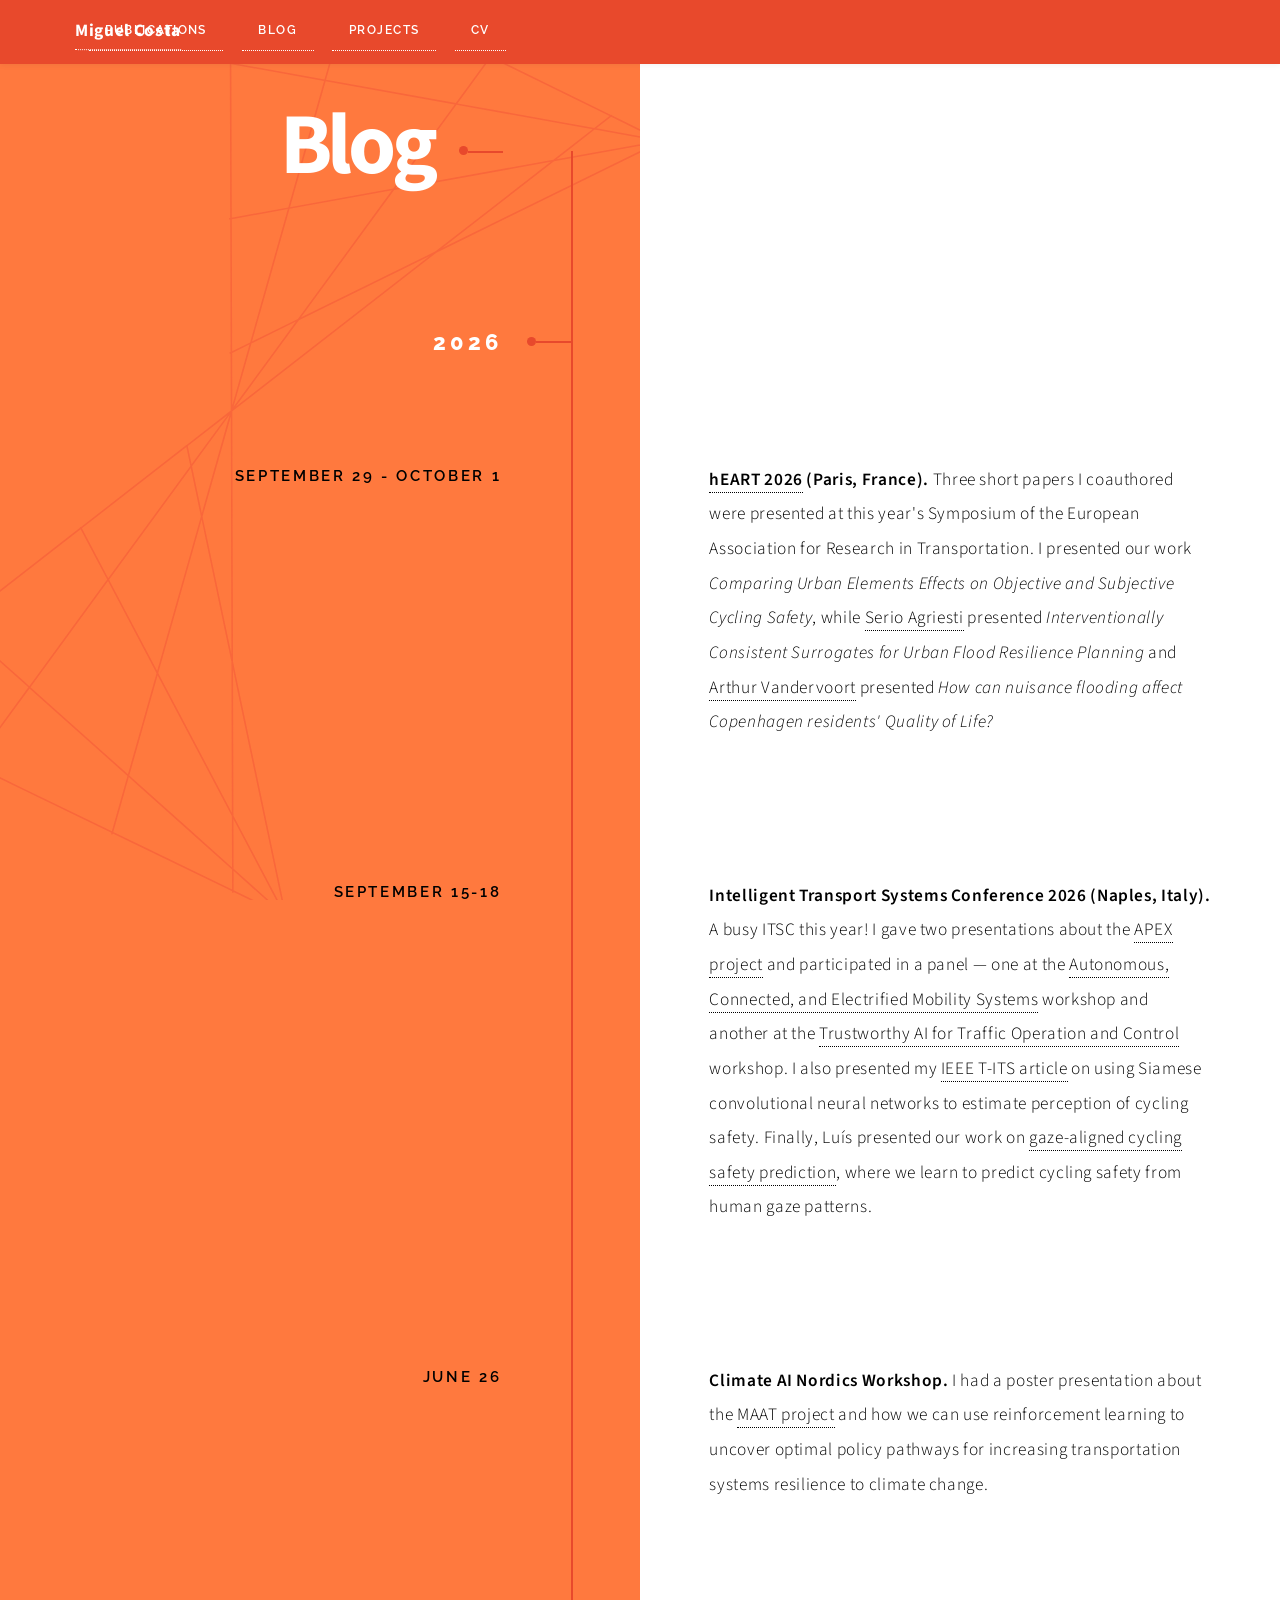
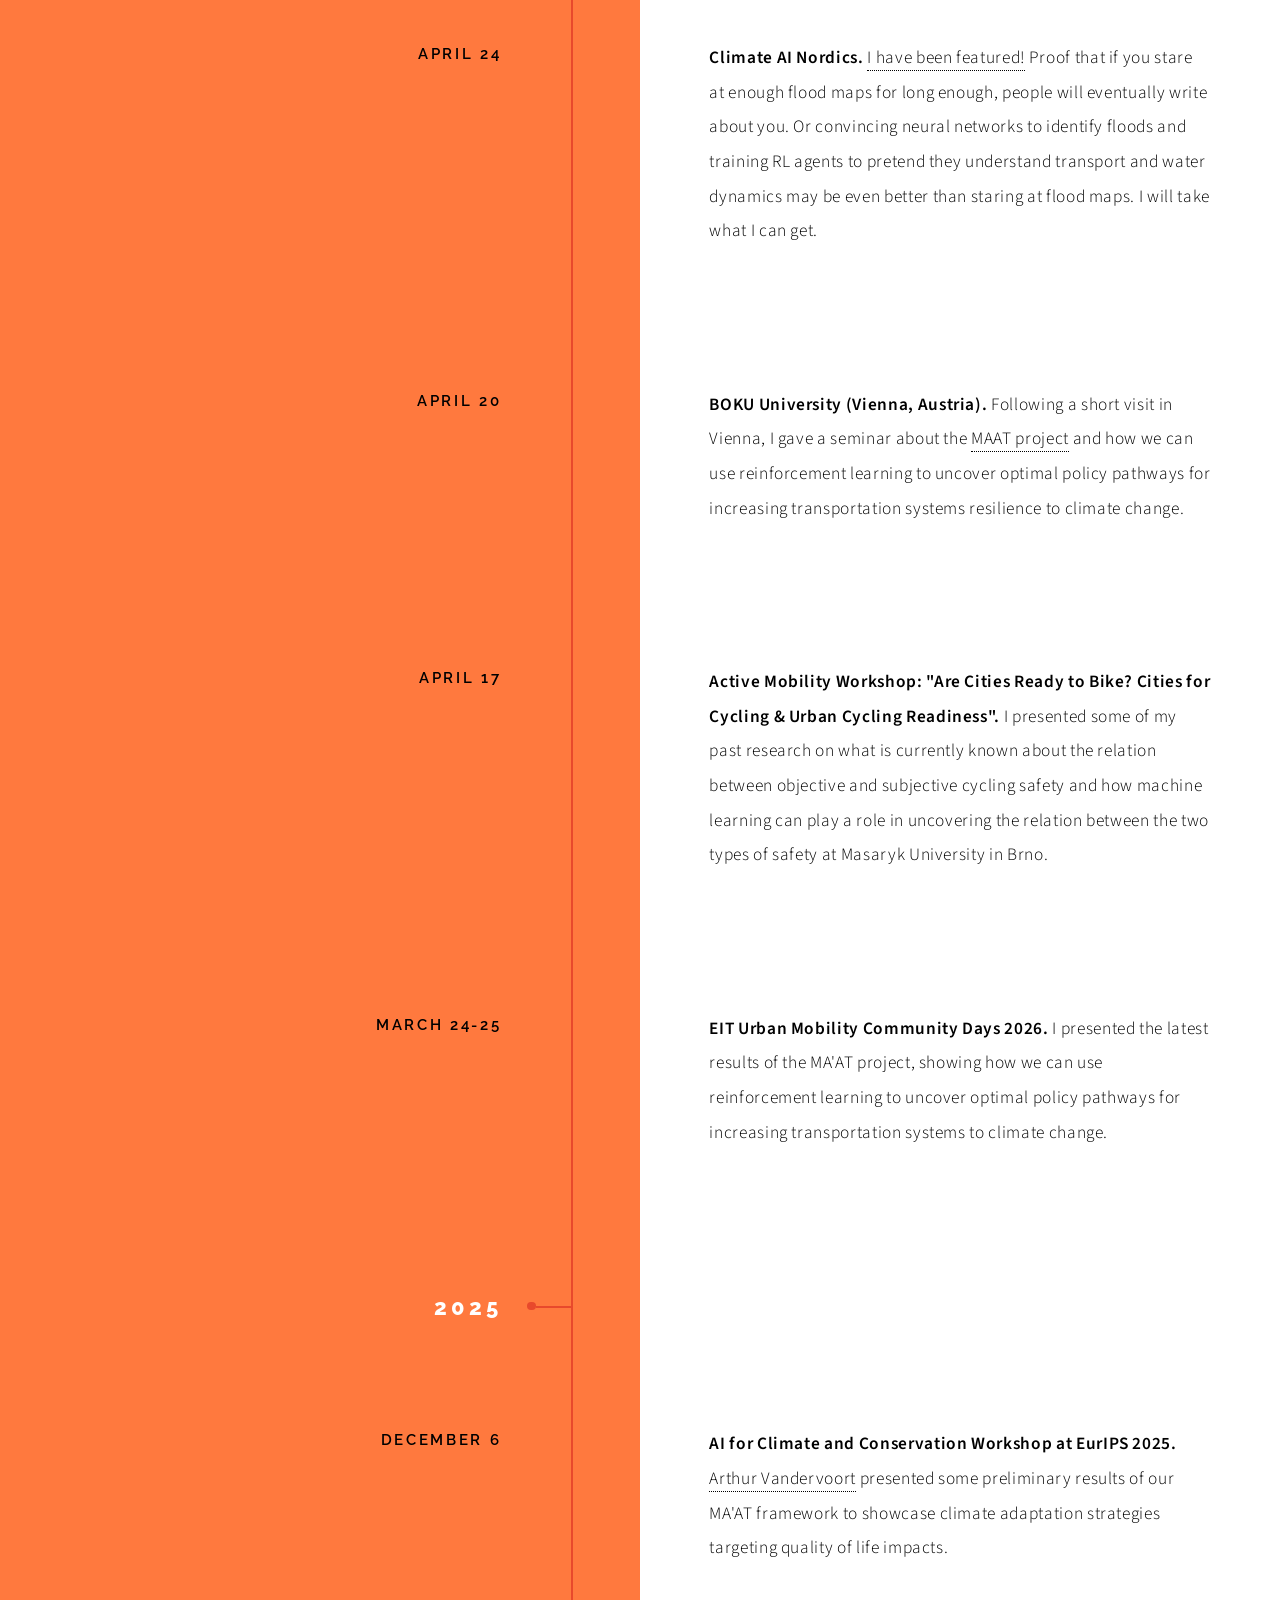
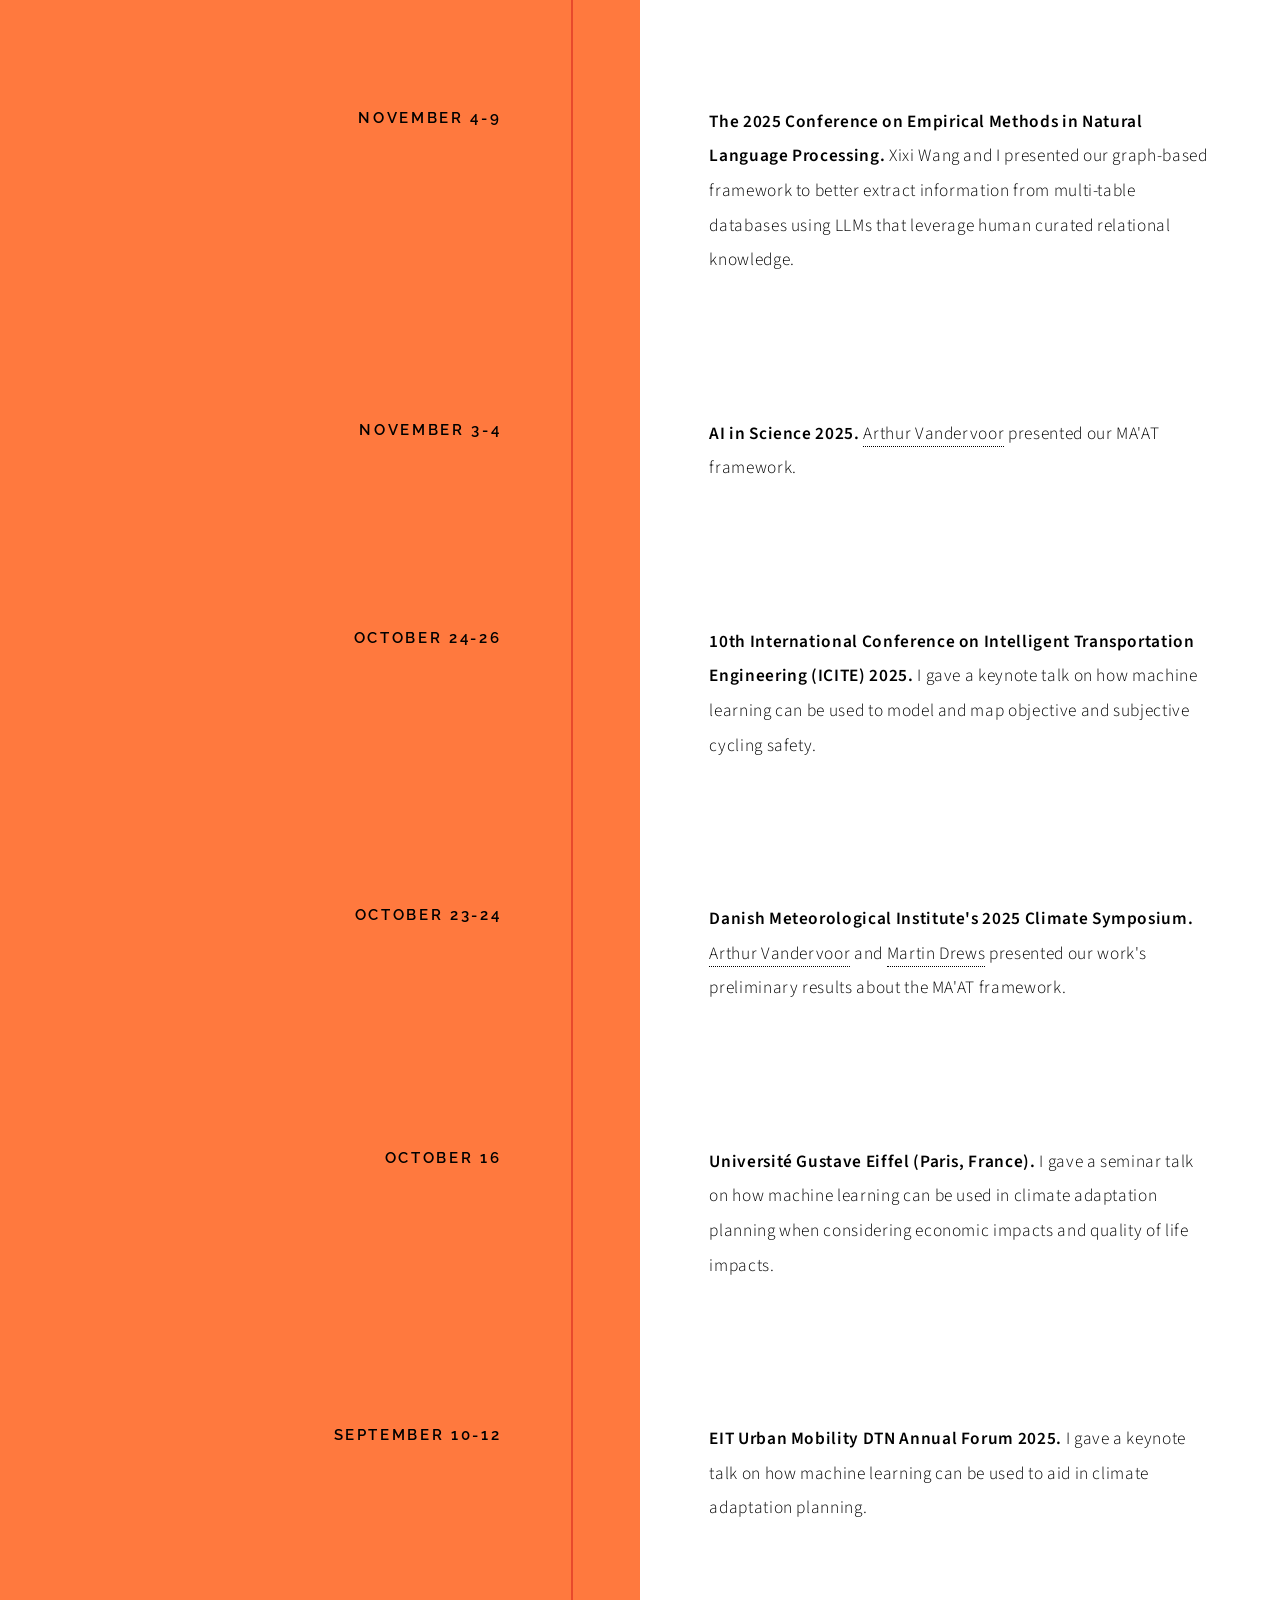
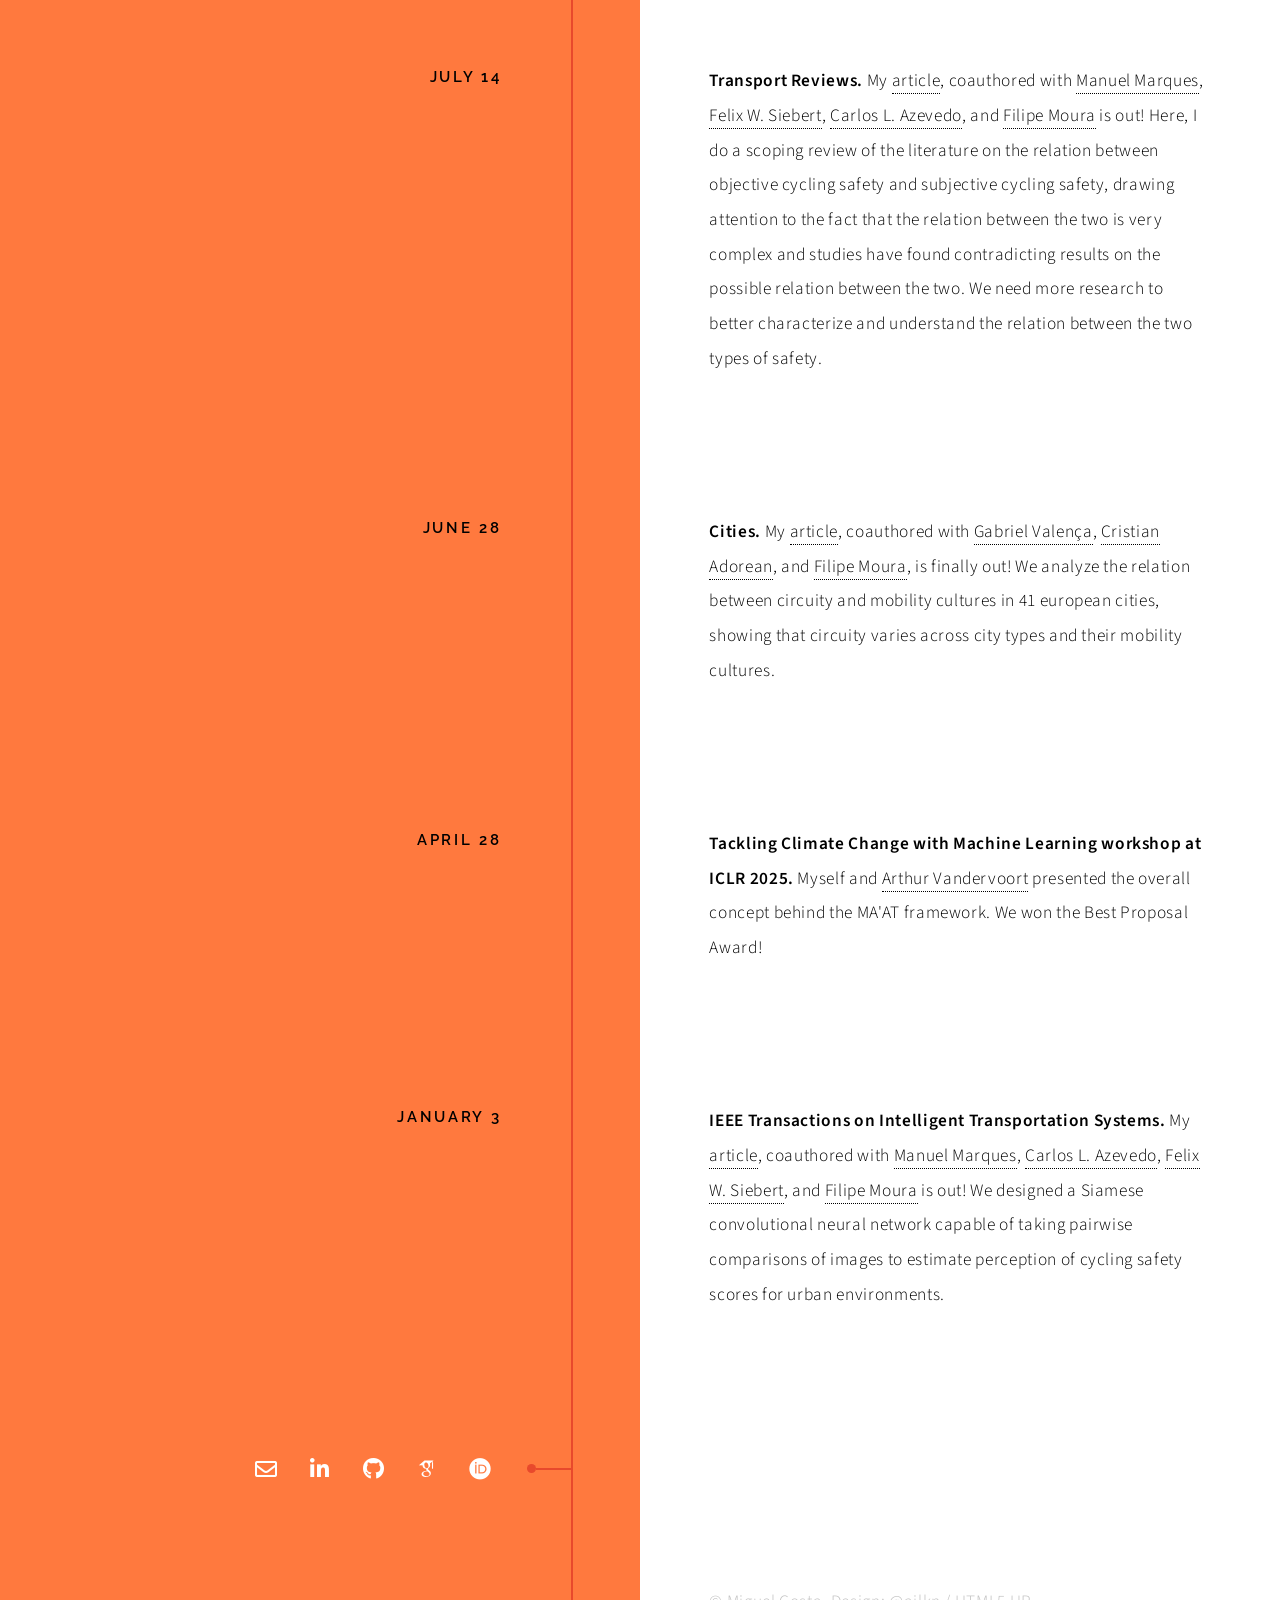
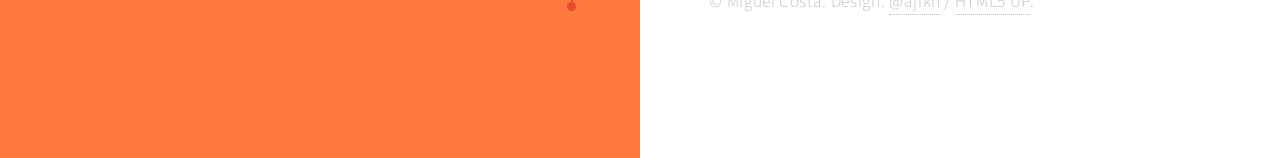
==== commit c0763396: "hEART 2026 update" ====
--- a/blog.html
+++ b/blog.html
@@ -42,6 +42,19 @@
       </header>
       <div class="content">
         <br>
+        <section>
+          <header>
+            <h4>September 29 - October 1</h4>
+          </header>
+          <div class="content">
+            <p><strong><a href="https://heart2026.fr/program">hEART 2026</a> (Paris, France).</strong>
+              Three short papers I coauthored were presented at this year's Symposium of the European Association for Research in Transportation.
+              I presented our work <em>Comparing Urban Elements Effects on Objective and Subjective Cycling Safety</em>, while 
+              <a href="https://scholar.google.com/citations?user=gx4oFMoAAAAJ">Serio Agriesti</a> presented <em>Interventionally Consistent Surrogates for Urban Flood Resilience Planning</em>
+              and <a href="https://scholar.google.com/citations?hl=en&user=GcJsgskAAAAJ">Arthur Vandervoort</a> presented <em>How can nuisance flooding affect Copenhagen residents' Quality of Life?</em>
+              </p>
+          </div>
+        </section>
         <section>
           <header>
             <h4>September 15-18</h4>
